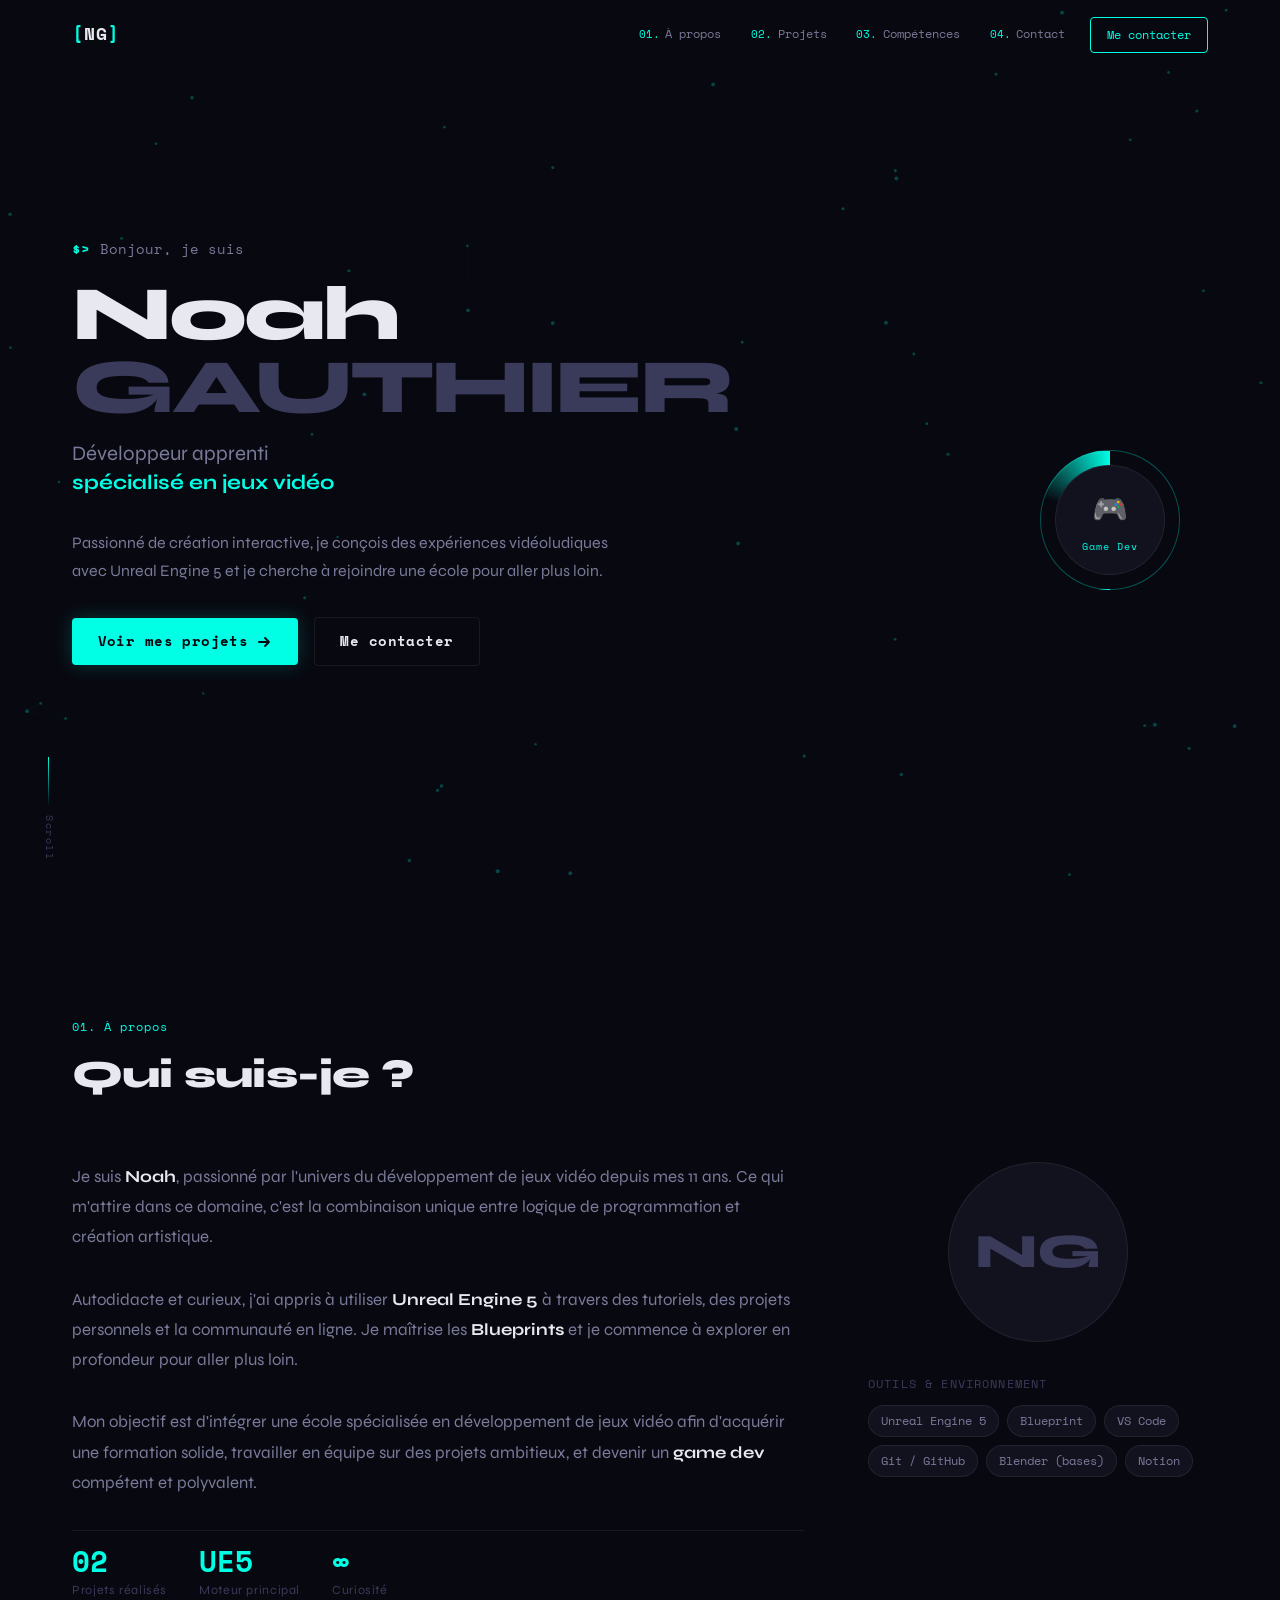
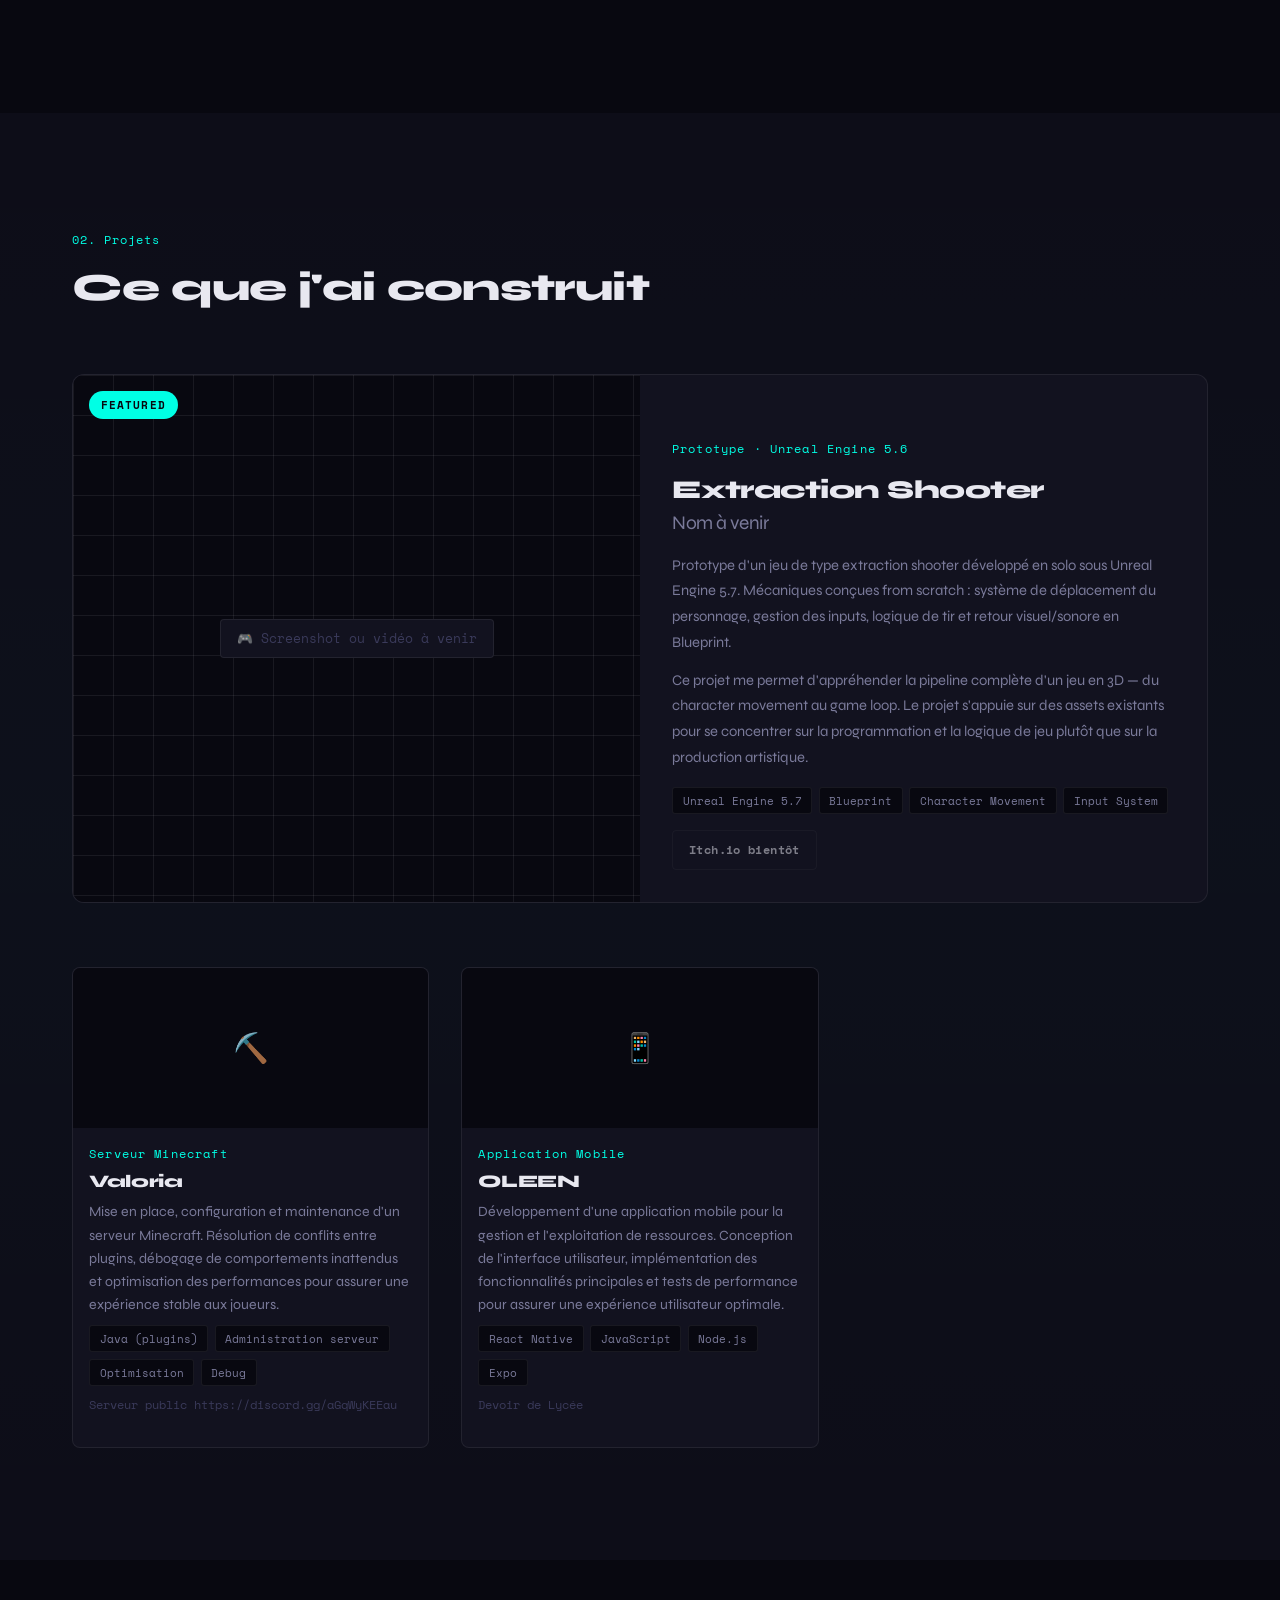
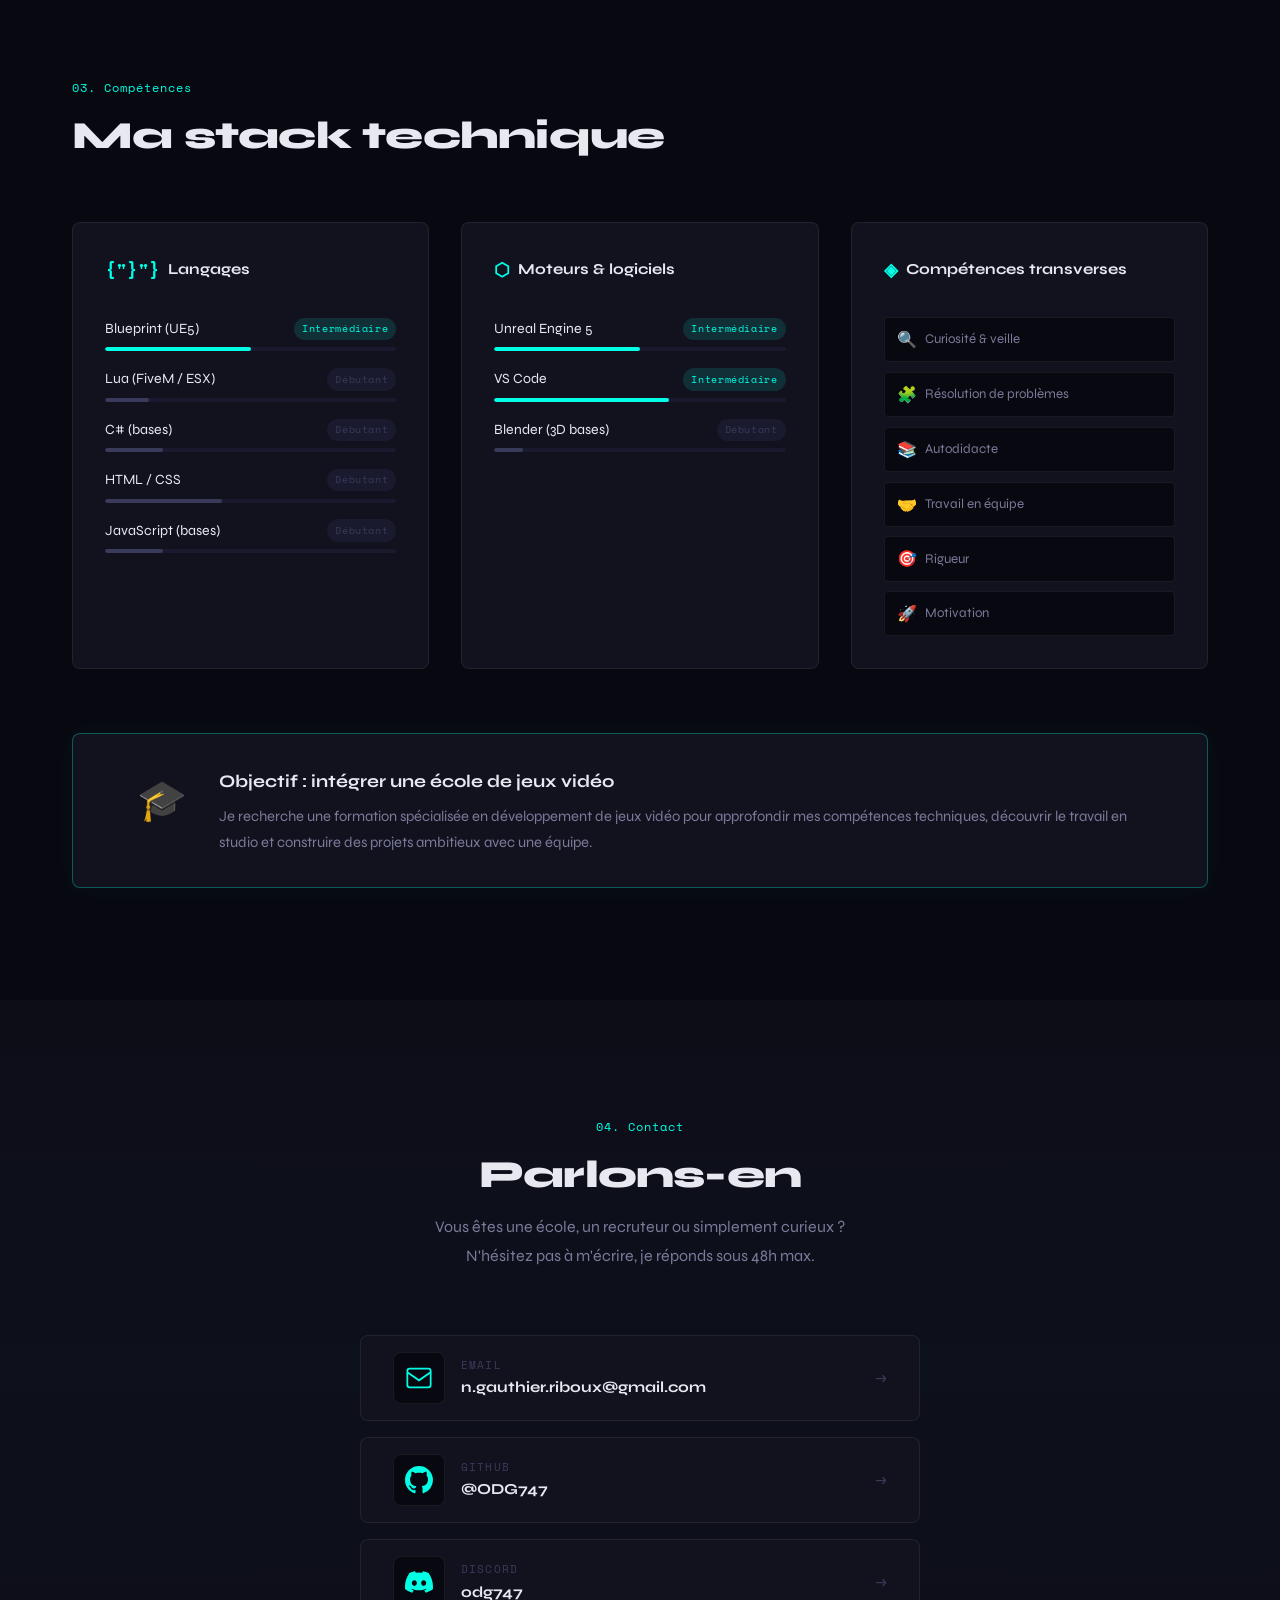
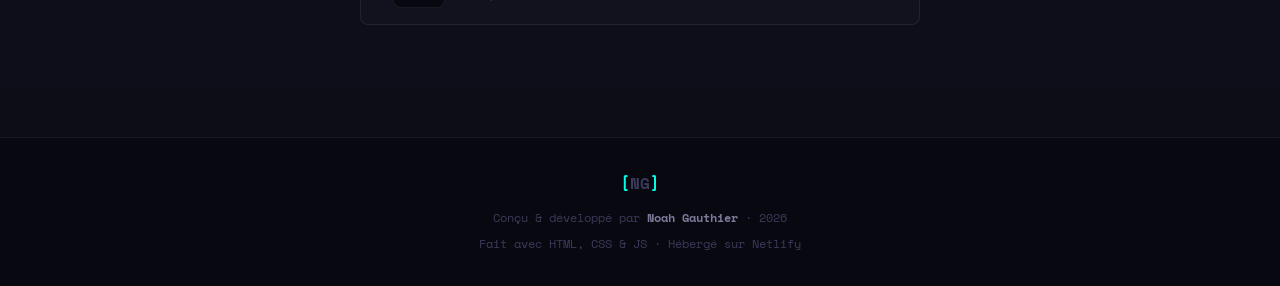
==== index.html @ 93fca639 "Mis à jour 29/05/2026" ====
<!DOCTYPE html>
<html lang="fr">
<head>
  <meta charset="UTF-8" />
  <meta name="viewport" content="width=device-width, initial-scale=1.0" />
  <meta name="description" content="Portfolio de Noah — Développeur passionné par les jeux vidéo, candidat en école de développement de jeux vidéo." />
  <meta name="author" content="Noah GAUTHIER" />
  <meta name="keywords" content="développeur jeux vidéo, Unreal Engine 5, portfolio, étudiant, game dev" />

  <meta property="og:title" content="Noah — Game Developer Portfolio" />
  <meta property="og:description" content="Développeur en devenir spécialisé en jeux vidéo · Unreal Engine 5 · Blueprint" />
  <meta property="og:type" content="website" />

  <title>Noah · Game Dev Portfolio</title>

  <link rel="icon" type="image/svg+xml" href="data:image/svg+xml,<svg xmlns='http://www.w3.org/2000/svg' viewBox='0 0 32 32'><rect width='32' height='32' rx='6' fill='%230a0a0f'/><path d='M8 16h4m0-4v8M20 12v8M20 16h4' stroke='%2300ffe5' stroke-width='2.5' stroke-linecap='round'/></svg>" />

  <link rel="preconnect" href="https://fonts.googleapis.com" />
  <link rel="preconnect" href="https://fonts.gstatic.com" crossorigin />
  <link href="https://fonts.googleapis.com/css2?family=Space+Mono:ital,wght@0,400;0,700;1,400&family=Syne:wght@400;700;800&display=swap" rel="stylesheet" />

  <link rel="stylesheet" href="style.css" />
</head>
<body>

  <canvas id="bg-canvas" aria-hidden="true"></canvas>

  <nav id="navbar" role="navigation" aria-label="Navigation principale">
    <div class="nav-inner">
      <a href="#hero" class="nav-logo" aria-label="Accueil">
        <span class="logo-bracket">[</span>NG<span class="logo-bracket">]</span>
      </a>

      <button class="nav-toggle" id="navToggle" aria-label="Ouvrir le menu" aria-expanded="false">
        <span></span><span></span><span></span>
      </button>

      <ul class="nav-links" id="navLinks" role="list">
        <li><a href="#about" class="nav-link"><span class="nav-num">01.</span>À propos</a></li>
        <li><a href="#projects" class="nav-link"><span class="nav-num">02.</span>Projets</a></li>
        <li><a href="#skills" class="nav-link"><span class="nav-num">03.</span>Compétences</a></li>
        <li><a href="#contact" class="nav-link"><span class="nav-num">04.</span>Contact</a></li>
        <li><a href="mailto:votre@email.com" class="nav-cta">Me contacter</a></li>
      </ul>
    </div>
  </nav>

  <main>

    <section id="hero" class="section-hero" aria-label="Présentation">
      <div class="hero-content">

        <p class="hero-greeting reveal">
          <span class="terminal-prompt">$></span> Bonjour, je suis
        </p>

        <h1 class="hero-name reveal reveal-delay-1">
          Noah<br />
          <span class="hero-name-sub">GAUTHIER</span>
        </h1>

        <h2 class="hero-title reveal reveal-delay-2">
          Développeur apprenti<br />
          <span class="accent">spécialisé en jeux vidéo</span>
        </h2>

        <p class="hero-desc reveal reveal-delay-3">
          Passionné de création interactive, je conçois des expériences vidéoludiques<br class="br-desktop" />
          avec Unreal Engine 5 et je cherche à rejoindre une école pour aller plus loin.
        </p>

        <div class="hero-actions reveal reveal-delay-4">
          <a href="#projects" class="btn btn-primary">
            <span>Voir mes projets</span>
            <svg width="16" height="16" viewBox="0 0 16 16" fill="none" aria-hidden="true">
              <path d="M3 8h10M9 4l4 4-4 4" stroke="currentColor" stroke-width="1.8" stroke-linecap="round" stroke-linejoin="round"/>
            </svg>
          </a>
          <a href="#contact" class="btn btn-ghost">Me contacter</a>
        </div>

        <div class="scroll-indicator reveal reveal-delay-4" aria-hidden="true">
          <span class="scroll-line"></span>
          <span class="scroll-text">Scroll</span>
        </div>
      </div>

      <div class="hero-badge reveal reveal-delay-3" aria-hidden="true">
        <div class="badge-ring"></div>
        <div class="badge-inner">
          <span class="badge-icon">🎮</span>
          <span class="badge-label">Game Dev</span>
        </div>
      </div>
    </section>

    <section id="about" class="section" aria-labelledby="about-title">
      <div class="container">
        <header class="section-header">
          <span class="section-tag">01. À propos</span>
          <h2 id="about-title" class="section-title">Qui suis-je ?</h2>
        </header>

        <div class="about-grid">
          <div class="about-text">
            <p class="about-p reveal">
              Je suis <strong>Noah</strong>, passionné par l'univers du développement de jeux vidéo depuis mes 11 ans.
              Ce qui m'attire dans ce domaine, c'est la combinaison unique entre logique de programmation et création artistique.
            </p>
            <p class="about-p reveal">
              Autodidacte et curieux, j'ai appris à utiliser <strong>Unreal Engine 5</strong> à travers des tutoriels,
              des projets personnels et la communauté en ligne. Je maîtrise les <strong>Blueprints</strong> et je commence
              à explorer en profondeur pour aller plus loin.
            </p>
            <p class="about-p reveal">
              Mon objectif est d'intégrer une école spécialisée en développement de jeux vidéo afin d'acquérir
              une formation solide, travailler en équipe sur des projets ambitieux, et devenir un
              <strong>game dev</strong> compétent et polyvalent.
            </p>

            <div class="about-highlights reveal">
              <div class="highlight-item">
                <span class="highlight-num">02</span>
                <span class="highlight-label">Projets réalisés</span>
              </div>
              <div class="highlight-item">
                <span class="highlight-num">UE5</span>
                <span class="highlight-label">Moteur principal</span>
              </div>
              <div class="highlight-item">
                <span class="highlight-num">∞</span>
                <span class="highlight-label">Curiosité</span>
              </div>
            </div>
          </div>

          <div class="about-side reveal">
            <div class="about-avatar" aria-hidden="true">
              <div class="avatar-placeholder">
                <span class="avatar-initials">NG</span>
                <div class="avatar-ring"></div>
              </div>
            </div>

            <div class="about-tools">
              <p class="tools-label">Outils & environnement</p>
              <ul class="tools-list" role="list">
                <li class="tool-tag">Unreal Engine 5</li>
                <li class="tool-tag">Blueprint</li>
                <li class="tool-tag">VS Code</li>
                <li class="tool-tag">Git / GitHub</li>
                <li class="tool-tag">Blender (bases)</li>
                <li class="tool-tag">Notion</li>
              </ul>
            </div>
          </div>
        </div>
      </div>
    </section>

    <section id="projects" class="section section-dark" aria-labelledby="projects-title">
      <div class="container">
        <header class="section-header">
          <span class="section-tag">02. Projets</span>
          <h2 id="projects-title" class="section-title">Ce que j'ai construit</h2>
        </header>

        <article class="project-featured reveal" aria-label="Projet principal">
          <div class="project-featured-visual">
            <div class="project-placeholder" aria-hidden="true">
              <div class="placeholder-grid"></div>
              <span class="placeholder-label">🎮 Screenshot ou vidéo à venir</span>
            </div>
            <div class="project-featured-badge">Featured</div>
          </div>

          <div class="project-featured-info">
            <p class="project-type">Prototype · Unreal Engine 5.6</p>
            <h3 class="project-title">Extraction Shooter<br />
              <span style="color:var(--text-muted);font-size:0.75em;font-weight:400;">Nom à venir</span>
            </h3>
            <div class="project-desc-box">
              <p>
                Prototype d'un jeu de type extraction shooter développé en solo sous Unreal Engine 5.7.
                Mécaniques conçues from scratch : système de déplacement du personnage, gestion des inputs,
                logique de tir et retour visuel/sonore en Blueprint.
              </p>
              <p>
                Ce projet me permet d'appréhender la pipeline complète d'un jeu en 3D — du character
                movement au game loop. Le projet s'appuie sur des assets existants pour se concentrer sur la programmation
                et la logique de jeu plutôt que sur la production artistique.
              </p>
            </div>
            <ul class="project-tech" role="list" aria-label="Technologies utilisées">
              <li>Unreal Engine 5.7</li>
              <li>Blueprint</li>
              <li>Character Movement</li>
              <li>Input System</li>
            </ul>
            <div class="project-links">
              <span class="btn btn-ghost btn-sm" style="opacity:0.5;cursor:default;">Itch.io bientôt</span>
            </div>
          </div>
        </article>

        <div class="projects-grid" role="list">

          <article class="project-card reveal" role="listitem">
            <div class="project-card-visual">
              <div class="project-placeholder small" aria-hidden="true">
                <span class="placeholder-label">⛏️</span>
              </div>
            </div>
            <div class="project-card-info">
              <p class="project-type">Serveur Minecraft</p>
              <h3 class="project-title">Valoria</h3>
              <p class="project-card-desc">
                Mise en place, configuration et maintenance d'un serveur Minecraft.
                Résolution de conflits entre plugins, débogage de comportements inattendus
                et optimisation des performances pour assurer une expérience stable aux joueurs.
              </p>
              <ul class="project-tech small" role="list">
                <li>Java (plugins)</li>
                <li>Administration serveur</li>
                <li>Optimisation</li>
                <li>Debug</li>
              </ul>
              <span class="project-link muted">Serveur public https://discord.gg/aGqWyKEEau</span>
            </div>
          </article>

          <article class="project-card reveal" role="listitem">
            <div class="project-card-visual">
              <div class="project-placeholder small" aria-hidden="true">
                <span class="placeholder-label">📱</span>
              </div>
            </div>
            <div class="project-card-info">
              <p class="project-type">Application Mobile</p>
              <h3 class="project-title">OLEEN</h3>
              <p class="project-card-desc">
                Développement d'une application mobile pour la gestion et l'exploitation de ressources.
                Conception de l'interface utilisateur, implémentation des fonctionnalités principales
                et tests de performance pour assurer une expérience utilisateur optimale.
              </p>
              <ul class="project-tech small" role="list">
                <li>React Native</li>
                <li>JavaScript</li>
                <li>Node.js</li>
                <li>Expo</li>
              </ul>
              <span class="project-link muted">Devoir de Lycée</span>
            </div>
          </article>

        </div>
      </div>
    </section>

    <section id="skills" class="section" aria-labelledby="skills-title">
      <div class="container">
        <header class="section-header">
          <span class="section-tag">03. Compétences</span>
          <h2 id="skills-title" class="section-title">Ma stack technique</h2>
        </header>

        <div class="skills-grid">

          <div class="skills-category reveal">
            <h3 class="skills-cat-title">
              <span class="cat-icon" aria-hidden="true">{"}"}</span>
              Langages
            </h3>
            <ul class="skills-list" role="list">
              <li class="skill-item">
                <div class="skill-header">
                  <span class="skill-name">Blueprint (UE5)</span>
                  <span class="skill-level intermediate">Intermédiaire</span>
                </div>
                <div class="skill-bar" role="progressbar" aria-valuenow="50" aria-valuemin="0" aria-valuemax="100" aria-label="Blueprint — 50%">
                  <div class="skill-fill accent" style="--fill: 50%"></div>
                </div>
              </li>
              <li class="skill-item">
                <div class="skill-header">
                  <span class="skill-name">Lua (FiveM / ESX)</span>
                  <span class="skill-level beginner">Débutant</span>
                </div>
                <div class="skill-bar" role="progressbar" aria-valuenow="15" aria-valuemin="0" aria-valuemax="100" aria-label="Lua — 15%">
                  <div class="skill-fill" style="--fill: 15%"></div>
                </div>
              </li>
              <li class="skill-item">
                <div class="skill-header">
                  <span class="skill-name">C# (bases)</span>
                  <span class="skill-level beginner">Débutant</span>
                </div>
                <div class="skill-bar" role="progressbar" aria-valuenow="20" aria-valuemin="0" aria-valuemax="100" aria-label="C# — 20%">
                  <div class="skill-fill" style="--fill: 20%"></div>
                </div>
              </li>
              <li class="skill-item">
                <div class="skill-header">
                  <span class="skill-name">HTML / CSS</span>
                  <span class="skill-level beginner">Débutant</span>
                </div>
                <div class="skill-bar" role="progressbar" aria-valuenow="40" aria-valuemin="0" aria-valuemax="100" aria-label="HTML/CSS — 40%">
                  <div class="skill-fill" style="--fill: 40%"></div>
                </div>
              </li>
              <li class="skill-item">
                <div class="skill-header">
                  <span class="skill-name">JavaScript (bases)</span>
                  <span class="skill-level beginner">Débutant</span>
                </div>
                <div class="skill-bar" role="progressbar" aria-valuenow="20" aria-valuemin="0" aria-valuemax="100" aria-label="JavaScript — 20%">
                  <div class="skill-fill" style="--fill: 20%"></div>
                </div>
              </li>
            </ul>
          </div>

          <div class="skills-category reveal">
            <h3 class="skills-cat-title">
              <span class="cat-icon" aria-hidden="true">⬡</span>
              Moteurs & logiciels
            </h3>
            <ul class="skills-list" role="list">
              <li class="skill-item">
                <div class="skill-header">
                  <span class="skill-name">Unreal Engine 5</span>
                  <span class="skill-level intermediate">Intermédiaire</span>
                </div>
                <div class="skill-bar" role="progressbar" aria-valuenow="50" aria-valuemin="0" aria-valuemax="100" aria-label="UE5 — 50%">
                  <div class="skill-fill accent" style="--fill: 50%"></div>
                </div>
              </li>
              <li class="skill-item">
                <div class="skill-header">
                  <span class="skill-name">VS Code</span>
                  <span class="skill-level intermediate">Intermédiaire</span>
                </div>
                <div class="skill-bar" role="progressbar" aria-valuenow="60" aria-valuemin="0" aria-valuemax="100" aria-label="VS Code — 60%">
                  <div class="skill-fill accent" style="--fill: 60%"></div>
                </div>
              </li>
              <li class="skill-item">
                <div class="skill-header">
                  <span class="skill-name">Blender (3D bases)</span>
                  <span class="skill-level beginner">Débutant</span>
                </div>
                <div class="skill-bar" role="progressbar" aria-valuenow="10" aria-valuemin="0" aria-valuemax="100" aria-label="Blender — 10%">
                  <div class="skill-fill" style="--fill: 10%"></div>
                </div>
              </li>
            </ul>
          </div>

          <div class="skills-category reveal">
            <h3 class="skills-cat-title">
              <span class="cat-icon" aria-hidden="true">◈</span>
              Compétences transverses
            </h3>
            <div class="soft-skills-grid" role="list">
              <div class="soft-skill" role="listitem">
                <span class="ss-icon" aria-hidden="true">🔍</span>
                <span>Curiosité & veille</span>
              </div>
              <div class="soft-skill" role="listitem">
                <span class="ss-icon" aria-hidden="true">🧩</span>
                <span>Résolution de problèmes</span>
              </div>
              <div class="soft-skill" role="listitem">
                <span class="ss-icon" aria-hidden="true">📚</span>
                <span>Autodidacte</span>
              </div>
              <div class="soft-skill" role="listitem">
                <span class="ss-icon" aria-hidden="true">🤝</span>
                <span>Travail en équipe</span>
              </div>
              <div class="soft-skill" role="listitem">
                <span class="ss-icon" aria-hidden="true">🎯</span>
                <span>Rigueur</span>
              </div>
              <div class="soft-skill" role="listitem">
                <span class="ss-icon" aria-hidden="true">🚀</span>
                <span>Motivation</span>
              </div>
            </div>
          </div>

        </div>

        <div class="objective-card reveal">
          <div class="objective-icon" aria-hidden="true">🎓</div>
          <div class="objective-text">
            <h3>Objectif : intégrer une école de jeux vidéo</h3>
            <p>
              Je recherche une formation spécialisée en développement de jeux vidéo pour approfondir
              mes compétences techniques, découvrir le travail en studio et construire des projets
              ambitieux avec une équipe.
            </p>
          </div>
        </div>
      </div>
    </section>

    <section id="contact" class="section section-dark" aria-labelledby="contact-title">
      <div class="container">
        <header class="section-header centered">
          <span class="section-tag">04. Contact</span>
          <h2 id="contact-title" class="section-title">Parlons-en</h2>
          <p class="contact-intro reveal">
            Vous êtes une école, un recruteur ou simplement curieux ?<br />
            N'hésitez pas à m'écrire, je réponds sous 48h max.
          </p>
        </header>

        <div class="contact-grid">

          <a href="mailto:n.gauthier.riboux@gmail.com" class="contact-card reveal" aria-label="Envoyer un email">
            <div class="contact-card-icon" aria-hidden="true">
              <svg viewBox="0 0 24 24" fill="none" stroke="currentColor" stroke-width="1.5" width="28" height="28">
                <rect x="2" y="4" width="20" height="16" rx="2"/>
                <path d="M2 7l10 7 10-7"/>
              </svg>
            </div>
            <div class="contact-card-info">
              <span class="contact-card-label">Email</span>
              <span class="contact-card-value">n.gauthier.riboux@gmail.com</span>
            </div>
            <span class="contact-card-arrow" aria-hidden="true">→</span>
          </a>

          <a href="https://github.com/ODG747" target="_blank" rel="noopener noreferrer" class="contact-card reveal" aria-label="Profil GitHub">
            <div class="contact-card-icon" aria-hidden="true">
              <svg viewBox="0 0 16 16" fill="currentColor" width="28" height="28">
                <path d="M8 0C3.58 0 0 3.58 0 8c0 3.54 2.29 6.53 5.47 7.59.4.07.55-.17.55-.38 0-.19-.01-.82-.01-1.49-2.01.37-2.53-.49-2.69-.94-.09-.23-.48-.94-.82-1.13-.28-.15-.68-.52-.01-.53.63-.01 1.08.58 1.23.82.72 1.21 1.87.87 2.33.66.07-.52.28-.87.51-1.07-1.78-.2-3.64-.89-3.64-3.95 0-.87.31-1.59.82-2.15-.08-.2-.36-1.02.08-2.12 0 0 .67-.21 2.2.82.64-.18 1.32-.27 2-.27.68 0 1.36.09 2 .27 1.53-1.04 2.2-.82 2.2-.82.44 1.1.16 1.92.08 2.12.51.56.82 1.27.82 2.15 0 3.07-1.87 3.75-3.65 3.95.29.25.54.73.54 1.48 0 1.07-.01 1.93-.01 2.2 0 .21.15.46.55.38A8.013 8.013 0 0016 8c0-4.42-3.58-8-8-8z"/>
              </svg>
            </div>
            <div class="contact-card-info">
              <span class="contact-card-label">GitHub</span>
              <span class="contact-card-value">@ODG747</span>
            </div>
            <span class="contact-card-arrow" aria-hidden="true">→</span>
          </a>

          <a href="https://discord.com/users/odg747" target="_blank" rel="noopener noreferrer" class="contact-card reveal" aria-label="Profil Discord">
            <div class="contact-card-icon" aria-hidden="true">
              <svg viewBox="0 0 24 24" fill="currentColor" width="28" height="28">
                <path d="M20.317 4.369a19.791 19.791 0 0 0-4.885-1.515.074.074 0 0 0-.079.037c-.21.375-.444.864-.608 1.25a18.27 18.27 0 0 0-5.487 0 12.64 12.64 0 0 0-.617-1.25.077.077 0 0 0-.079-.037A19.736 19.736 0 0 0 3.68 4.37a.07.07 0 0 0-.032.027C.533 9.045-.32 13.58.099 18.057a.082.082 0 0 0 .031.057 19.9 19.9 0 0 0 5.993 3.03.078.078 0 0 0 .084-.028c.462-.63.874-1.295 1.226-1.994a.076.076 0 0 0-.041-.106 13.107 13.107 0 0 1-1.872-.892.077.077 0 0 1-.008-.128 10.2 10.2 0 0 0 .372-.292.074.074 0 0 1 .077-.01c3.928 1.793 8.18 1.793 12.062 0a.074.074 0 0 1 .078.01c.12.098.246.198.373.292a.077.077 0 0 1-.006.127 12.299 12.299 0 0 1-1.873.892.077.077 0 0 0-.041.107c.36.698.772 1.362 1.225 1.993a.076.076 0 0 0 .084.028 19.839 19.839 0 0 0 6.002-3.03.077.077 0 0 0 .032-.054c.5-5.177-.838-9.673-3.549-13.66a.061.061 0 0 0-.031-.03zM8.02 15.33c-1.183 0-2.157-1.085-2.157-2.419 0-1.333.956-2.419 2.157-2.419 1.21 0 2.176 1.096 2.157 2.42 0 1.333-.956 2.418-2.157 2.418zm7.975 0c-1.183 0-2.157-1.085-2.157-2.419 0-1.333.955-2.419 2.157-2.419 1.21 0 2.176 1.096 2.157 2.42 0 1.333-.946 2.418-2.157 2.418z"/>
              </svg>
            </div>
            <div class="contact-card-info">
              <span class="contact-card-label">Discord</span>
              <span class="contact-card-value">odg747</span>
            </div>
            <span class="contact-card-arrow" aria-hidden="true">→</span>
          </a>

        </div>
      </div>
    </section>

  </main>

  <footer class="footer" role="contentinfo">
    <div class="footer-inner">
      <p class="footer-logo">
        <span class="logo-bracket">[</span>NG<span class="logo-bracket">]</span>
      </p>
      <p class="footer-copy">
        Conçu & développé par <strong>Noah Gauthier</strong> · <span id="footer-year"></span>
      </p>
      <p class="footer-built">
        Fait avec HTML, CSS & JS · Hébergé sur Netlify
      </p>
    </div>
  </footer>

  <script src="script.js"></script>
</body>
</html>
---- style.css ----
:root {
  --bg:           #080810;
  --bg-alt:       #0d0d18;
  --surface:      #12121f;
  --surface-2:    #1a1a2e;
  --border:       rgba(255,255,255,0.07);
  --border-hover: rgba(0,255,229,0.3);

  --accent:       #00ffe5;
  --accent-dim:   rgba(0,255,229,0.12);
  --accent-2:     #7b5cf0;

  --text:         #e8e8f0;
  --text-muted:   #7a7a9a;
  --text-faint:   #3a3a5a;

  --font-display: 'Syne', sans-serif;
  --font-mono:    'Space Mono', monospace;

  --gap-xs:  0.5rem;
  --gap-sm:  1rem;
  --gap-md:  2rem;
  --gap-lg:  4rem;
  --gap-xl:  7rem;

  --ease:    cubic-bezier(0.22, 0.61, 0.36, 1);
  --dur:     0.35s;
  --dur-fast:0.18s;

  --max-w:   1200px;
  --nav-h:   68px;
}

*, *::before, *::after { box-sizing: border-box; margin: 0; padding: 0; }

html {
  scroll-behavior: smooth;
  font-size: clamp(16px, 0.9vw + 4.5px, 20px);
}

body {
  background-color: var(--bg);
  color: var(--text);
  font-family: var(--font-display);
  line-height: 1.7;
  overflow-x: hidden;
  -webkit-font-smoothing: antialiased;
}

::selection { background: var(--accent); color: var(--bg); }

a { color: inherit; text-decoration: none; }
ul { list-style: none; }
img, video { display: block; max-width: 100%; }
button { cursor: pointer; border: none; background: none; }

::-webkit-scrollbar { width: 6px; }
::-webkit-scrollbar-track { background: var(--bg); }
::-webkit-scrollbar-thumb { background: var(--text-faint); border-radius: 3px; }
::-webkit-scrollbar-thumb:hover { background: var(--accent); }

#bg-canvas {
  position: fixed;
  inset: 0;
  z-index: 0;
  pointer-events: none;
  opacity: 0.45;
}

#navbar {
  position: fixed;
  top: 0; left: 0; right: 0;
  z-index: 100;
  height: var(--nav-h);
  transition: background var(--dur) var(--ease),
              backdrop-filter var(--dur) var(--ease),
              box-shadow var(--dur) var(--ease);
}

#navbar.scrolled {
  background: rgba(8, 8, 16, 0.88);
  backdrop-filter: blur(18px);
  box-shadow: 0 1px 0 var(--border);
}

.nav-inner {
  max-width: var(--max-w);
  margin: 0 auto;
  padding: 0 var(--gap-md);
  height: 100%;
  display: flex;
  align-items: center;
  justify-content: space-between;
  gap: var(--gap-md);
}

.nav-logo {
  font-family: var(--font-mono);
  font-size: 1.1rem;
  font-weight: 700;
  color: var(--text);
  letter-spacing: 0.05em;
  transition: color var(--dur-fast);
}
.nav-logo:hover { color: var(--accent); }
.logo-bracket { color: var(--accent); }

.nav-links {
  display: flex;
  align-items: center;
  gap: 0.25rem;
}

.nav-link {
  font-family: var(--font-mono);
  font-size: 0.78rem;
  color: var(--text-muted);
  padding: 0.4rem 0.8rem;
  border-radius: 4px;
  transition: color var(--dur-fast), background var(--dur-fast);
  display: flex;
  align-items: center;
  gap: 0.35rem;
}
.nav-link:hover { color: var(--accent); background: var(--accent-dim); }
.nav-num { color: var(--accent); font-size: 0.7rem; }

.nav-cta {
  font-family: var(--font-mono);
  font-size: 0.78rem;
  color: var(--accent);
  border: 1px solid var(--accent);
  padding: 0.45rem 1rem;
  border-radius: 4px;
  margin-left: 0.5rem;
  transition: background var(--dur-fast), color var(--dur-fast);
}
.nav-cta:hover { background: var(--accent); color: var(--bg); }

.nav-toggle {
  display: none;
  flex-direction: column;
  justify-content: center;
  align-items: center;
  gap: 5px;
  width: 36px; height: 36px;
  z-index: 110;
}
.nav-toggle span {
  display: block;
  width: 22px; height: 2px;
  background: var(--text);
  border-radius: 2px;
  transition: transform var(--dur) var(--ease), opacity var(--dur);
}
.nav-toggle.open span:nth-child(1) { transform: translateY(7px) rotate(45deg); }
.nav-toggle.open span:nth-child(2) { opacity: 0; }
.nav-toggle.open span:nth-child(3) { transform: translateY(-7px) rotate(-45deg); }

.container {
  max-width: var(--max-w);
  margin: 0 auto;
  padding: 0 var(--gap-md);
  position: relative;
  z-index: 1;
}

.section {
  padding: var(--gap-xl) 0;
  position: relative;
  z-index: 1;
}

.section-dark {
  background: var(--bg-alt);
}
.section-dark::before {
  content: '';
  position: absolute;
  inset: 0;
  background: linear-gradient(180deg, transparent 0%, rgba(0,255,229,0.015) 50%, transparent 100%);
  pointer-events: none;
}

.section-header {
  margin-bottom: var(--gap-lg);
}
.section-header.centered { text-align: center; }

.section-tag {
  display: inline-block;
  font-family: var(--font-mono);
  font-size: 0.78rem;
  color: var(--accent);
  letter-spacing: 0.08em;
  margin-bottom: var(--gap-sm);
}

.section-title {
  font-family: var(--font-display);
  font-size: clamp(2rem, 3vw, 3.8rem);
  font-weight: 800;
  line-height: 1.15;
  color: var(--text);
  letter-spacing: -0.02em;
}

.section-hero {
  min-height: 100svh;
  display: flex;
  align-items: center;
  padding: var(--nav-h) var(--gap-md) var(--gap-lg);
  position: relative;
  z-index: 1;
  max-width: var(--max-w);
  margin: 0 auto;
}

.hero-content { max-width: 700px; }

.hero-greeting {
  font-family: var(--font-mono);
  font-size: 0.9rem;
  color: var(--text-muted);
  margin-bottom: var(--gap-sm);
  display: flex;
  align-items: center;
  gap: 0.6rem;
}
.terminal-prompt {
  color: var(--accent);
  font-weight: 700;
}

.hero-name {
  font-family: var(--font-display);
  font-size: clamp(3.2rem, 6vw, 7.5rem);
  font-weight: 800;
  line-height: 0.95;
  letter-spacing: -0.04em;
  color: var(--text);
  margin-bottom: var(--gap-sm);
}
.hero-name-sub {
  color: var(--text-faint);
}

.hero-title {
  font-size: clamp(1.1rem, 1.6vw, 1.75rem);
  font-weight: 400;
  color: var(--text-muted);
  margin-bottom: var(--gap-md);
  line-height: 1.4;
}
.hero-title .accent { color: var(--accent); font-weight: 700; }

.hero-desc {
  font-size: 1rem;
  color: var(--text-muted);
  margin-bottom: var(--gap-md);
  line-height: 1.75;
  max-width: 540px;
}

.hero-actions {
  display: flex;
  align-items: center;
  gap: var(--gap-sm);
  flex-wrap: wrap;
}

.scroll-indicator {
  position: absolute;
  bottom: 2.5rem;
  left: 0;
  display: flex;
  flex-direction: column;
  align-items: center;
  gap: 0.5rem;
}
.scroll-line {
  display: block;
  width: 1px;
  height: 50px;
  background: linear-gradient(to bottom, var(--accent), transparent);
  animation: scrollPulse 2s ease-in-out infinite;
}
.scroll-text {
  font-family: var(--font-mono);
  font-size: 0.65rem;
  color: var(--text-faint);
  writing-mode: vertical-rl;
  letter-spacing: 0.15em;
}
@keyframes scrollPulse {
  0%, 100% { opacity: 0.3; transform: scaleY(0.8); }
  50%       { opacity: 1;   transform: scaleY(1); }
}

.hero-badge {
  position: absolute;
  right: max(2rem, calc(50% - 540px));
  top: 50%;
  transform: translateY(-50%);
  display: flex;
  align-items: center;
  justify-content: center;
  width: 140px; height: 140px;
}
.badge-ring {
  position: absolute;
  inset: 0;
  border: 1px solid var(--border-hover);
  border-radius: 50%;
  animation: badgeSpin 12s linear infinite;
  background: conic-gradient(from 0deg, transparent 80%, var(--accent) 100%);
}
.badge-inner {
  position: relative;
  display: flex;
  flex-direction: column;
  align-items: center;
  gap: 0.25rem;
  background: var(--surface);
  border-radius: 50%;
  width: 110px; height: 110px;
  justify-content: center;
  border: 1px solid var(--border);
}
.badge-icon { font-size: 1.8rem; }
.badge-label {
  font-family: var(--font-mono);
  font-size: 0.65rem;
  color: var(--accent);
  letter-spacing: 0.1em;
}
@keyframes badgeSpin {
  to { transform: rotate(360deg); }
}

.btn {
  display: inline-flex;
  align-items: center;
  gap: 0.5rem;
  font-family: var(--font-mono);
  font-size: 0.85rem;
  font-weight: 700;
  padding: 0.75rem 1.6rem;
  border-radius: 4px;
  transition: all var(--dur-fast) var(--ease);
  letter-spacing: 0.03em;
  white-space: nowrap;
}

.btn-primary {
  background: var(--accent);
  color: var(--bg);
  box-shadow: 0 0 20px rgba(0,255,229,0.2);
}
.btn-primary:hover {
  background: #00e6cf;
  box-shadow: 0 0 32px rgba(0,255,229,0.35);
  transform: translateY(-2px);
}

.btn-ghost {
  background: transparent;
  color: var(--text);
  border: 1px solid var(--border);
}
.btn-ghost:hover {
  border-color: var(--accent);
  color: var(--accent);
  background: var(--accent-dim);
}

.btn-sm { padding: 0.5rem 1rem; font-size: 0.78rem; }

.about-grid {
  display: grid;
  grid-template-columns: 1fr minmax(0, 340px);
  gap: var(--gap-lg);
  align-items: start;
}

.about-text { display: flex; flex-direction: column; gap: var(--gap-md); }

.about-p {
  font-size: 1.05rem;
  line-height: 1.8;
  color: var(--text-muted);
}
.about-p strong { color: var(--text); font-weight: 700; }

.about-highlights {
  display: flex;
  gap: var(--gap-md);
  padding-top: var(--gap-sm);
  border-top: 1px solid var(--border);
}
.highlight-item {
  display: flex;
  flex-direction: column;
  gap: 0.2rem;
}
.highlight-num {
  font-family: var(--font-mono);
  font-size: 1.8rem;
  font-weight: 700;
  color: var(--accent);
  line-height: 1;
}
.highlight-label {
  font-size: 0.78rem;
  color: var(--text-faint);
  letter-spacing: 0.05em;
}

.about-side {
  display: flex;
  flex-direction: column;
  gap: var(--gap-md);
  align-items: center;
}
.about-avatar { position: relative; }
.avatar-placeholder {
  width: 180px; height: 180px;
  background: var(--surface);
  border-radius: 50%;
  display: flex;
  align-items: center;
  justify-content: center;
  border: 1px solid var(--border);
  position: relative;
  overflow: hidden;
}
.avatar-placeholder img {
  width: 100%; height: 100%;
  object-fit: cover;
  border-radius: 50%;
}
.avatar-initials {
  font-family: var(--font-display);
  font-size: 3rem;
  font-weight: 800;
  color: var(--text-faint);
}
.avatar-ring {
  position: absolute;
  inset: -8px;
  border: 2px dashed var(--border);
  border-radius: 50%;
  animation: badgeSpin 20s linear infinite;
}

.about-tools { width: 100%; }
.tools-label {
  font-family: var(--font-mono);
  font-size: 0.72rem;
  color: var(--text-faint);
  letter-spacing: 0.1em;
  text-transform: uppercase;
  margin-bottom: 0.75rem;
}
.tools-list {
  display: flex;
  flex-wrap: wrap;
  gap: 0.5rem;
}
.tool-tag {
  font-family: var(--font-mono);
  font-size: 0.75rem;
  padding: 0.3rem 0.75rem;
  background: var(--surface);
  border: 1px solid var(--border);
  border-radius: 100px;
  color: var(--text-muted);
  transition: border-color var(--dur-fast), color var(--dur-fast);
}
.tool-tag:hover { border-color: var(--accent); color: var(--accent); }

.project-featured {
  display: grid;
  grid-template-columns: 1fr 1fr;
  gap: 0;
  background: var(--surface);
  border: 1px solid var(--border);
  border-radius: 12px;
  overflow: hidden;
  margin-bottom: var(--gap-lg);
  transition: border-color var(--dur) var(--ease),
              box-shadow var(--dur) var(--ease);
}
.project-featured:hover {
  border-color: var(--border-hover);
  box-shadow: 0 0 40px rgba(0,255,229,0.06);
}

.project-featured-visual {
  position: relative;
  min-height: 380px;
  overflow: hidden;
}
.project-featured-visual img {
  width: 100%; height: 100%;
  object-fit: cover;
  transition: transform 0.6s var(--ease);
}
.project-featured:hover .project-featured-visual img {
  transform: scale(1.04);
}

.project-placeholder {
  width: 100%; height: 100%;
  background: var(--bg);
  display: flex;
  align-items: center;
  justify-content: center;
  flex-direction: column;
  gap: 1rem;
  position: relative;
  overflow: hidden;
}
.placeholder-grid {
  position: absolute;
  inset: 0;
  background-image:
    linear-gradient(var(--border) 1px, transparent 1px),
    linear-gradient(90deg, var(--border) 1px, transparent 1px);
  background-size: 40px 40px;
}
.placeholder-label {
  position: relative;
  font-family: var(--font-mono);
  font-size: 0.8rem;
  color: var(--text-faint);
  text-align: center;
  padding: 0.5rem 1rem;
  background: var(--surface);
  border: 1px solid var(--border);
  border-radius: 4px;
}
.project-placeholder.small { min-height: 160px; }
.project-placeholder.small .placeholder-label {
  font-size: 1.8rem;
  background: none;
  border: none;
  padding: 0;
}

.project-featured-badge {
  position: absolute;
  top: 1rem; left: 1rem;
  font-family: var(--font-mono);
  font-size: 0.68rem;
  font-weight: 700;
  letter-spacing: 0.1em;
  text-transform: uppercase;
  padding: 0.3rem 0.75rem;
  background: var(--accent);
  color: var(--bg);
  border-radius: 100px;
}

.project-featured-info {
  padding: var(--gap-lg) var(--gap-md) var(--gap-md);
  display: flex;
  flex-direction: column;
  gap: var(--gap-sm);
}

.project-type {
  font-family: var(--font-mono);
  font-size: 0.72rem;
  color: var(--accent);
  letter-spacing: 0.1em;
}
.project-title {
  font-family: var(--font-display);
  font-size: 1.6rem;
  font-weight: 800;
  color: var(--text);
  line-height: 1.2;
  letter-spacing: -0.02em;
}
.project-desc-box {
  display: flex;
  flex-direction: column;
  gap: 0.75rem;
  color: var(--text-muted);
  font-size: 0.92rem;
  line-height: 1.75;
  flex: 1;
}

.project-tech {
  display: flex;
  flex-wrap: wrap;
  gap: 0.4rem;
  margin-top: auto;
}
.project-tech li,
.project-tech.small li {
  font-family: var(--font-mono);
  font-size: 0.7rem;
  padding: 0.2rem 0.6rem;
  background: var(--bg);
  border: 1px solid var(--border);
  border-radius: 3px;
  color: var(--text-muted);
}
.project-links { display: flex; gap: 0.75rem; flex-wrap: wrap; }

.projects-grid {
  display: grid;
  grid-template-columns: repeat(auto-fill, minmax(min(300px, 100%), 1fr));
  gap: var(--gap-md);
}

.project-card {
  background: var(--surface);
  border: 1px solid var(--border);
  border-radius: 8px;
  overflow: hidden;
  transition: border-color var(--dur) var(--ease),
              transform var(--dur) var(--ease),
              box-shadow var(--dur) var(--ease);
}
.project-card:hover {
  border-color: var(--border-hover);
  transform: translateY(-4px);
  box-shadow: 0 12px 30px rgba(0,0,0,0.3);
}
.project-card-visual { min-height: 160px; }
.project-card-info {
  padding: var(--gap-sm) var(--gap-sm) var(--gap-md);
  display: flex;
  flex-direction: column;
  gap: 0.5rem;
}
.project-card .project-title { font-size: 1.1rem; }
.project-card-desc { font-size: 0.88rem; color: var(--text-muted); line-height: 1.65; }

.project-link {
  font-family: var(--font-mono);
  font-size: 0.78rem;
  color: var(--accent);
  display: inline-flex;
  align-items: center;
  gap: 0.3rem;
  transition: gap var(--dur-fast);
}
.project-link:hover { gap: 0.6rem; }
.project-link.muted { color: var(--text-faint); pointer-events: none; }

.skills-grid {
  display: grid;
  grid-template-columns: repeat(auto-fill, minmax(min(300px, 100%), 1fr));
  gap: var(--gap-md);
  margin-bottom: var(--gap-lg);
}

.skills-category {
  background: var(--surface);
  border: 1px solid var(--border);
  border-radius: 8px;
  padding: var(--gap-md);
  transition: border-color var(--dur);
}
.skills-category:hover { border-color: var(--border-hover); }

.skills-cat-title {
  font-family: var(--font-display);
  font-size: 0.95rem;
  font-weight: 700;
  color: var(--text);
  margin-bottom: var(--gap-md);
  display: flex;
  align-items: center;
  gap: 0.5rem;
}
.cat-icon {
  font-family: var(--font-mono);
  color: var(--accent);
  font-size: 1.1rem;
}

.skills-list { display: flex; flex-direction: column; gap: var(--gap-sm); }

.skill-item { display: flex; flex-direction: column; gap: 0.4rem; }
.skill-header {
  display: flex;
  justify-content: space-between;
  align-items: center;
}
.skill-name { font-size: 0.88rem; color: var(--text); }
.skill-level {
  font-family: var(--font-mono);
  font-size: 0.65rem;
  letter-spacing: 0.06em;
  padding: 0.15rem 0.5rem;
  border-radius: 100px;
}
.skill-level.intermediate { color: var(--accent); background: var(--accent-dim); }
.skill-level.beginner { color: var(--text-faint); background: var(--surface-2); }

.skill-bar {
  height: 4px;
  background: var(--surface-2);
  border-radius: 2px;
  overflow: hidden;
}
.skill-fill {
  height: 100%;
  width: var(--fill);
  background: var(--text-faint);
  border-radius: 2px;
  transform-origin: left;
  transform: scaleX(0);
  transition: transform 1.2s var(--ease);
}
.skill-fill.accent { background: var(--accent); }
.skill-item.animated .skill-fill { transform: scaleX(1); }

.soft-skills-grid {
  display: grid;
  grid-template-columns: repeat(auto-fill, minmax(160px, 1fr));
  gap: 0.6rem;
}
.soft-skill {
  display: flex;
  align-items: center;
  gap: 0.5rem;
  font-size: 0.83rem;
  color: var(--text-muted);
  padding: 0.5rem 0.75rem;
  background: var(--bg);
  border-radius: 4px;
  border: 1px solid var(--border);
  transition: color var(--dur-fast), border-color var(--dur-fast);
}
.soft-skill:hover { color: var(--text); border-color: var(--border-hover); }
.ss-icon { font-size: 1rem; }

.objective-card {
  display: flex;
  align-items: flex-start;
  gap: var(--gap-md);
  background: var(--surface);
  border: 1px solid var(--border-hover);
  border-radius: 8px;
  padding: var(--gap-md) var(--gap-lg);
  box-shadow: 0 0 30px rgba(0,255,229,0.05);
}
.objective-icon { font-size: 2.5rem; flex-shrink: 0; }
.objective-text h3 {
  font-size: 1.1rem;
  font-weight: 700;
  color: var(--text);
  margin-bottom: 0.5rem;
}
.objective-text p { font-size: 0.92rem; color: var(--text-muted); line-height: 1.7; }

.contact-intro {
  font-size: 1rem;
  color: var(--text-muted);
  margin-top: var(--gap-sm);
  line-height: 1.8;
}

.contact-grid {
  display: flex;
  flex-direction: column;
  gap: var(--gap-sm);
  max-width: 560px;
  margin: var(--gap-lg) auto 0;
}

.contact-card {
  display: flex;
  align-items: center;
  gap: var(--gap-sm);
  background: var(--surface);
  border: 1px solid var(--border);
  border-radius: 8px;
  padding: var(--gap-sm) var(--gap-md);
  transition: border-color var(--dur), transform var(--dur), box-shadow var(--dur);
}
.contact-card:hover {
  border-color: var(--border-hover);
  transform: translateX(6px);
  box-shadow: 0 4px 20px rgba(0,0,0,0.2);
}
.contact-card-icon {
  width: 52px; height: 52px;
  background: var(--bg);
  border: 1px solid var(--border);
  border-radius: 8px;
  display: flex;
  align-items: center;
  justify-content: center;
  color: var(--accent);
  flex-shrink: 0;
}
.contact-card-info {
  display: flex;
  flex-direction: column;
  gap: 0.1rem;
  flex: 1;
}
.contact-card-label {
  font-family: var(--font-mono);
  font-size: 0.7rem;
  color: var(--text-faint);
  letter-spacing: 0.1em;
  text-transform: uppercase;
}
.contact-card-value {
  font-size: 0.95rem;
  color: var(--text);
  font-weight: 700;
}
.contact-card-arrow {
  font-family: var(--font-mono);
  font-size: 1.2rem;
  color: var(--text-faint);
  transition: color var(--dur-fast), transform var(--dur-fast);
}
.contact-card:hover .contact-card-arrow {
  color: var(--accent);
  transform: translateX(4px);
}

.footer {
  border-top: 1px solid var(--border);
  padding: var(--gap-md) 0;
  position: relative;
  z-index: 1;
}
.footer-inner {
  max-width: var(--max-w);
  margin: 0 auto;
  padding: 0 var(--gap-md);
  display: flex;
  flex-direction: column;
  align-items: center;
  gap: 0.4rem;
  text-align: center;
}
.footer-logo {
  font-family: var(--font-mono);
  font-size: 1rem;
  font-weight: 700;
  color: var(--text-faint);
  margin-bottom: 0.25rem;
}
.footer-copy, .footer-built {
  font-family: var(--font-mono);
  font-size: 0.72rem;
  color: var(--text-faint);
}
.footer-copy strong { color: var(--text-muted); }

.reveal {
  opacity: 0;
  transform: translateY(28px);
  transition: opacity 0.7s var(--ease), transform 0.7s var(--ease);
}
.reveal.visible {
  opacity: 1;
  transform: none;
}

.reveal-delay-1 { transition-delay: 0.1s; }
.reveal-delay-2 { transition-delay: 0.22s; }
.reveal-delay-3 { transition-delay: 0.35s; }
.reveal-delay-4 { transition-delay: 0.48s; }

@media (min-width: 1400px) {
  :root {
    --gap-xl: 9rem;
    --gap-lg: 5rem;
    --max-w:  1320px;
  }

  .hero-content { max-width: 820px; }
  .hero-desc { font-size: 1.1rem; max-width: 620px; }
  .about-p { font-size: 1.1rem; }
  .project-desc-box p { font-size: 1rem; }
  .project-card-desc { font-size: 0.95rem; }
  .objective-text p { font-size: 1rem; }
  .contact-intro { font-size: 1.05rem; }

  .hero-badge { width: 170px; height: 170px; }
  .badge-inner { width: 135px; height: 135px; }
  .badge-icon { font-size: 2.2rem; }
}

@media (max-width: 900px) {
  .about-grid { grid-template-columns: 1fr; }
  .about-side {
    flex-direction: row;
    justify-content: flex-start;
    align-items: center;
    flex-wrap: wrap;
    gap: var(--gap-md);
  }

  .project-featured { grid-template-columns: 1fr; }
  .project-featured-visual { min-height: 240px; }
  .project-featured-info { padding: var(--gap-md); }

  .hero-badge { display: none; }
  .br-desktop { display: none; }

  .objective-card { padding: var(--gap-md); gap: var(--gap-sm); }
}

@media (max-width: 640px) {
  :root { --gap-xl: 4rem; --gap-lg: 2.5rem; }

  .nav-toggle { display: flex; }

  .nav-links {
    position: fixed;
    inset: 0;
    background: rgba(8,8,16,0.97);
    backdrop-filter: blur(20px);
    flex-direction: column;
    justify-content: center;
    gap: 1.5rem;
    transform: translateX(100%);
    transition: transform 0.35s cubic-bezier(0.22, 0.61, 0.36, 1);
    padding: 4rem;
  }
  .nav-links.open { transform: none; }
  .nav-link, .nav-cta {
    font-size: 1.1rem;
    padding: 0.75rem 1rem;
  }
  .nav-cta { margin-left: 0; }

  .hero-name { font-size: clamp(2.5rem, 12vw, 3.5rem); }
  .hero-actions { flex-direction: column; align-items: flex-start; }
  .scroll-indicator { display: none; }

  .about-side { flex-direction: column; }
  .about-highlights { flex-wrap: wrap; gap: 1rem; }

  .project-featured { border-radius: 8px; }
  .project-featured-info { padding: 1rem; }

  .objective-card { flex-direction: column; text-align: center; align-items: center; }

  .contact-card:hover { transform: none; }

  .soft-skills-grid { grid-template-columns: 1fr 1fr; }
  .contact-grid { max-width: 100%; }

  .container { padding: 0 1rem; }
  .nav-inner { padding: 0 1rem; }
  .section-hero { padding-left: 1rem; padding-right: 1rem; }
}

@media (max-width: 400px) {
  .hero-name { font-size: clamp(2rem, 14vw, 3rem); }
  .btn { font-size: 0.78rem; padding: 0.65rem 1.1rem; }
  .project-featured-info { padding: 0.75rem; }
  .about-highlights { gap: 0.75rem; }
  .highlight-num { font-size: 1.4rem; }
}
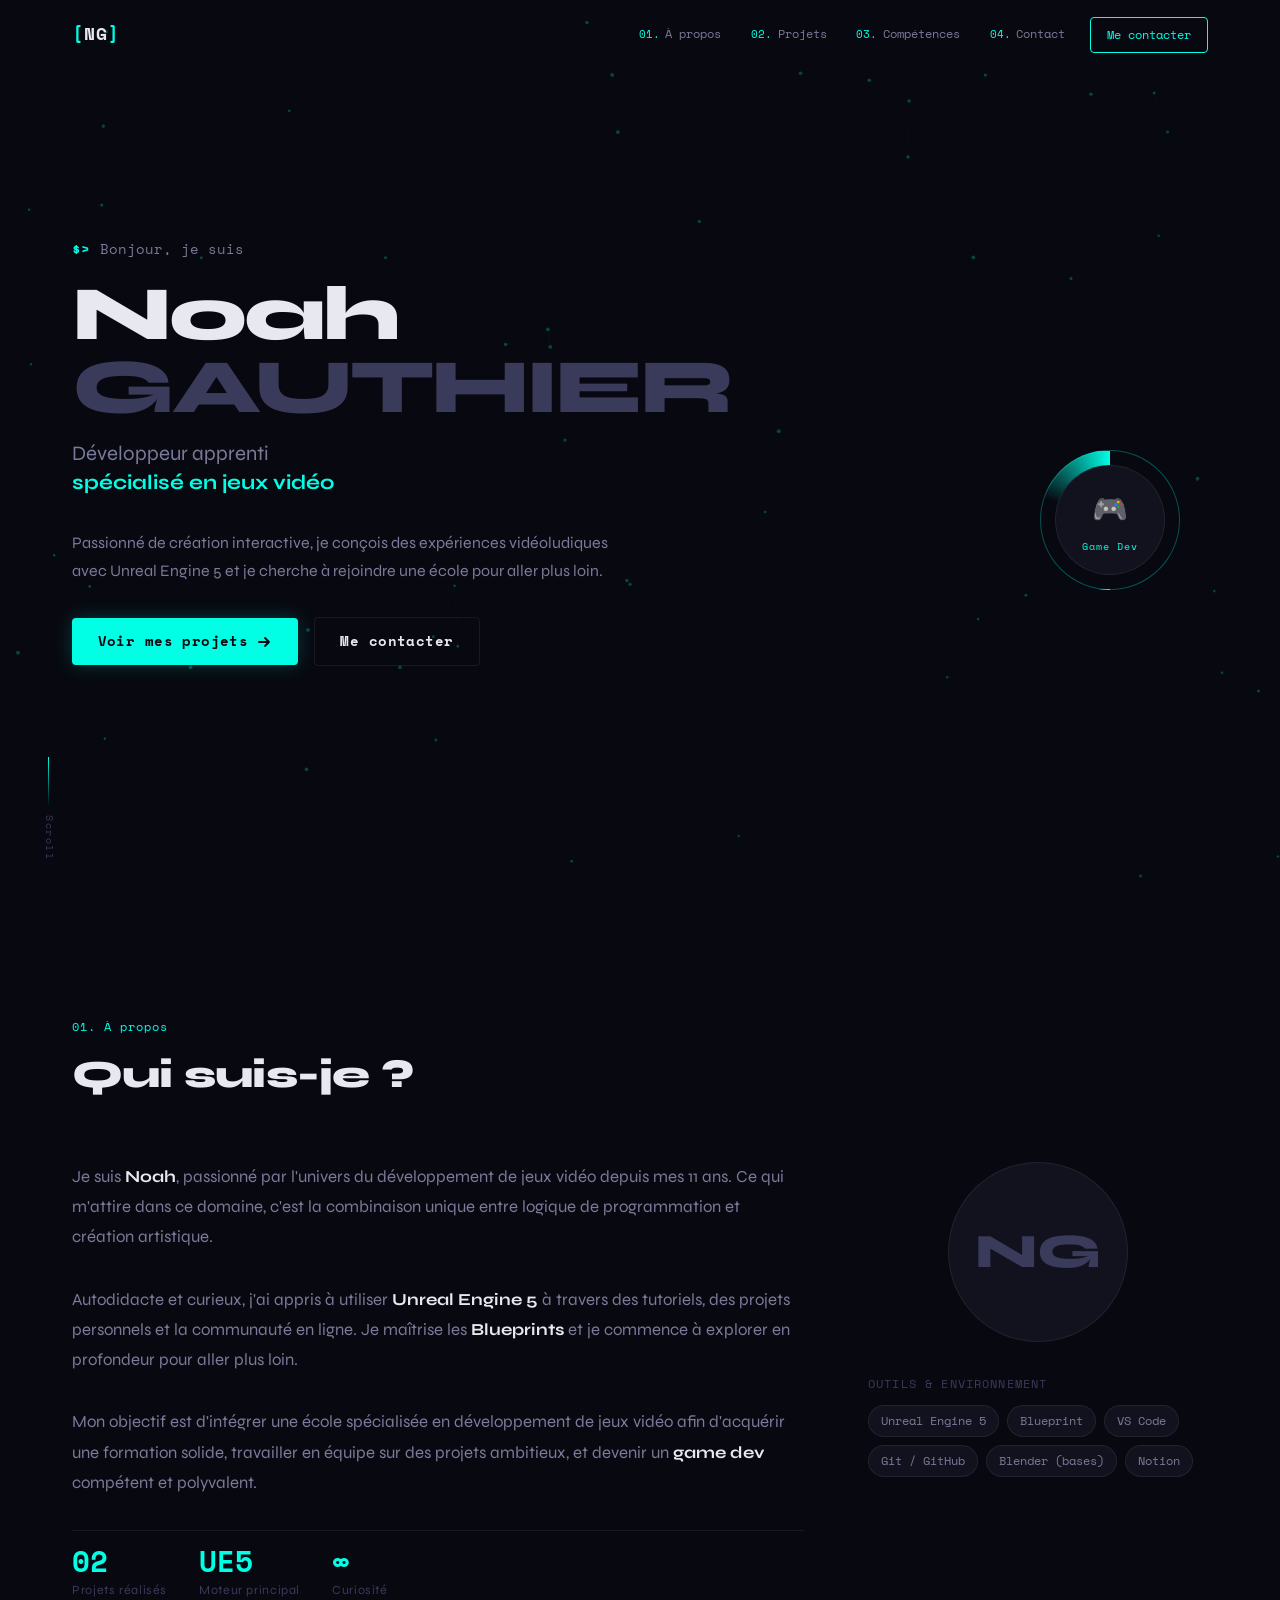
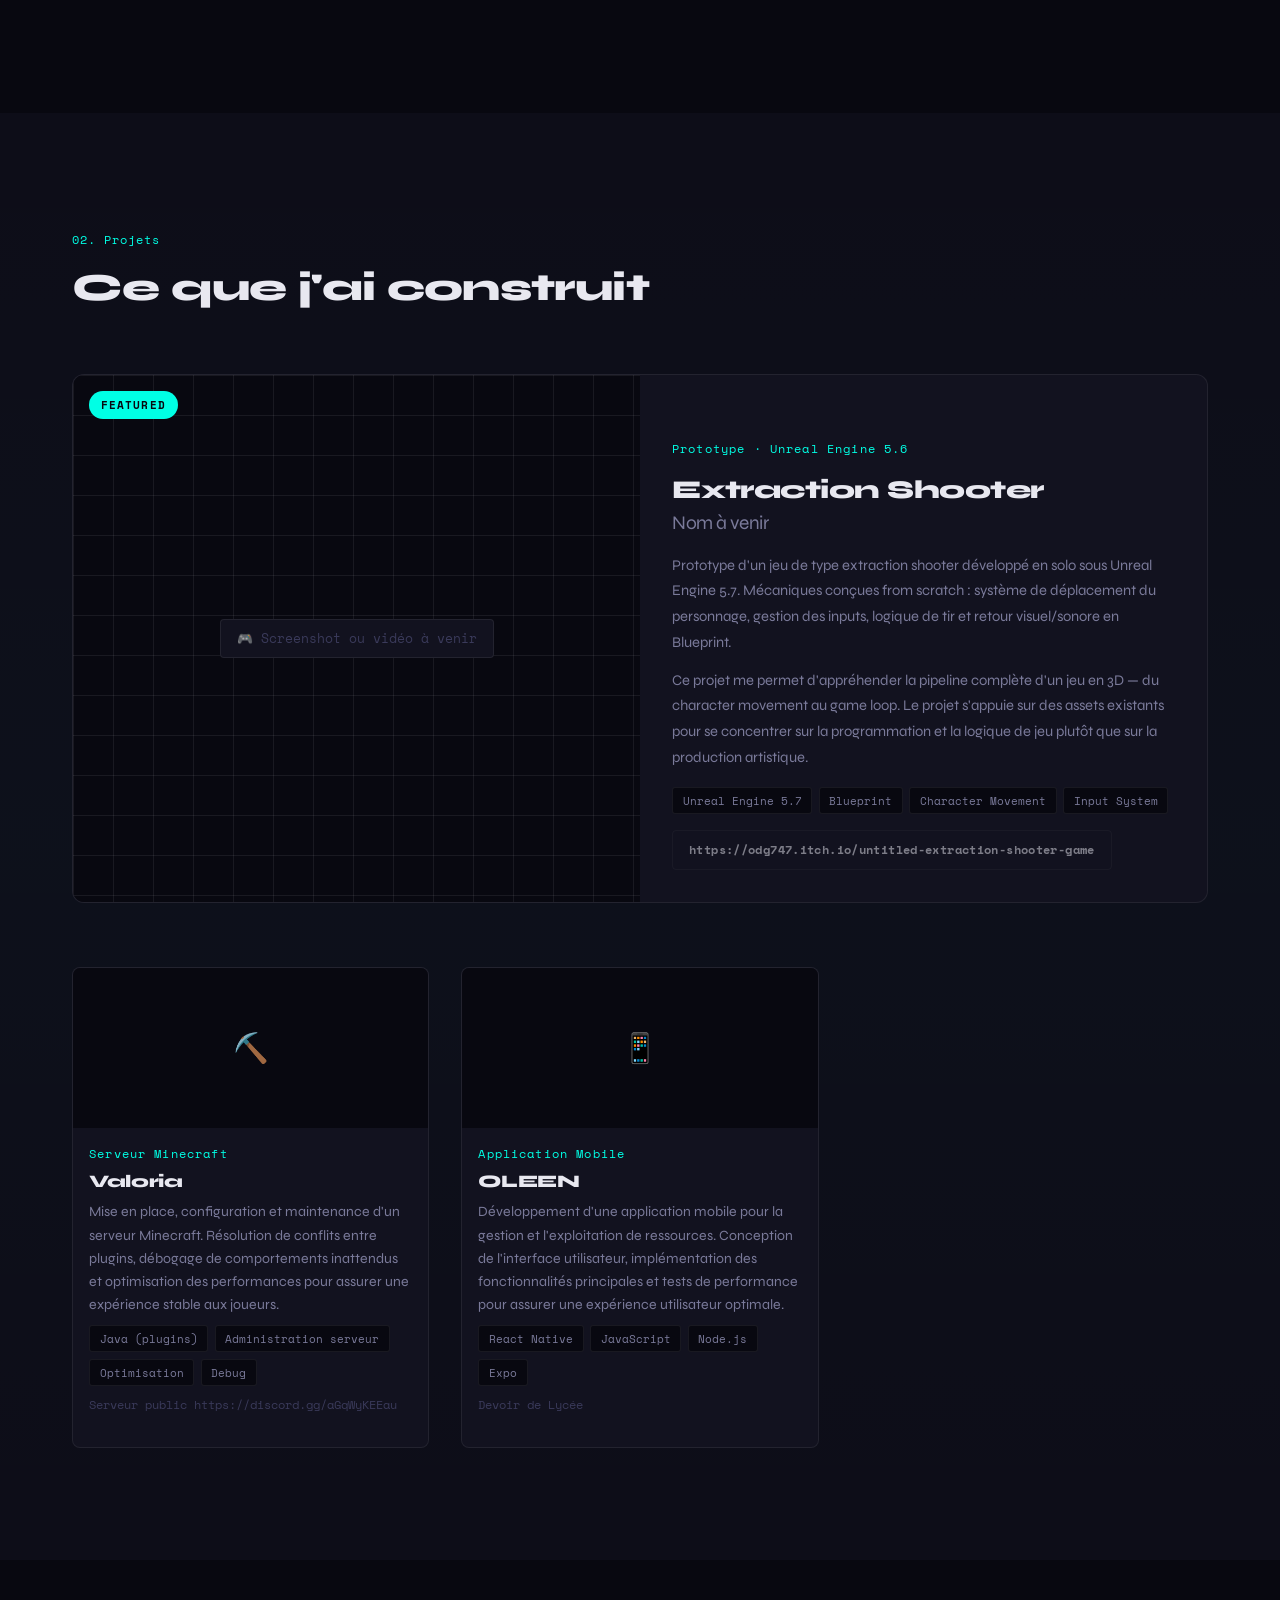
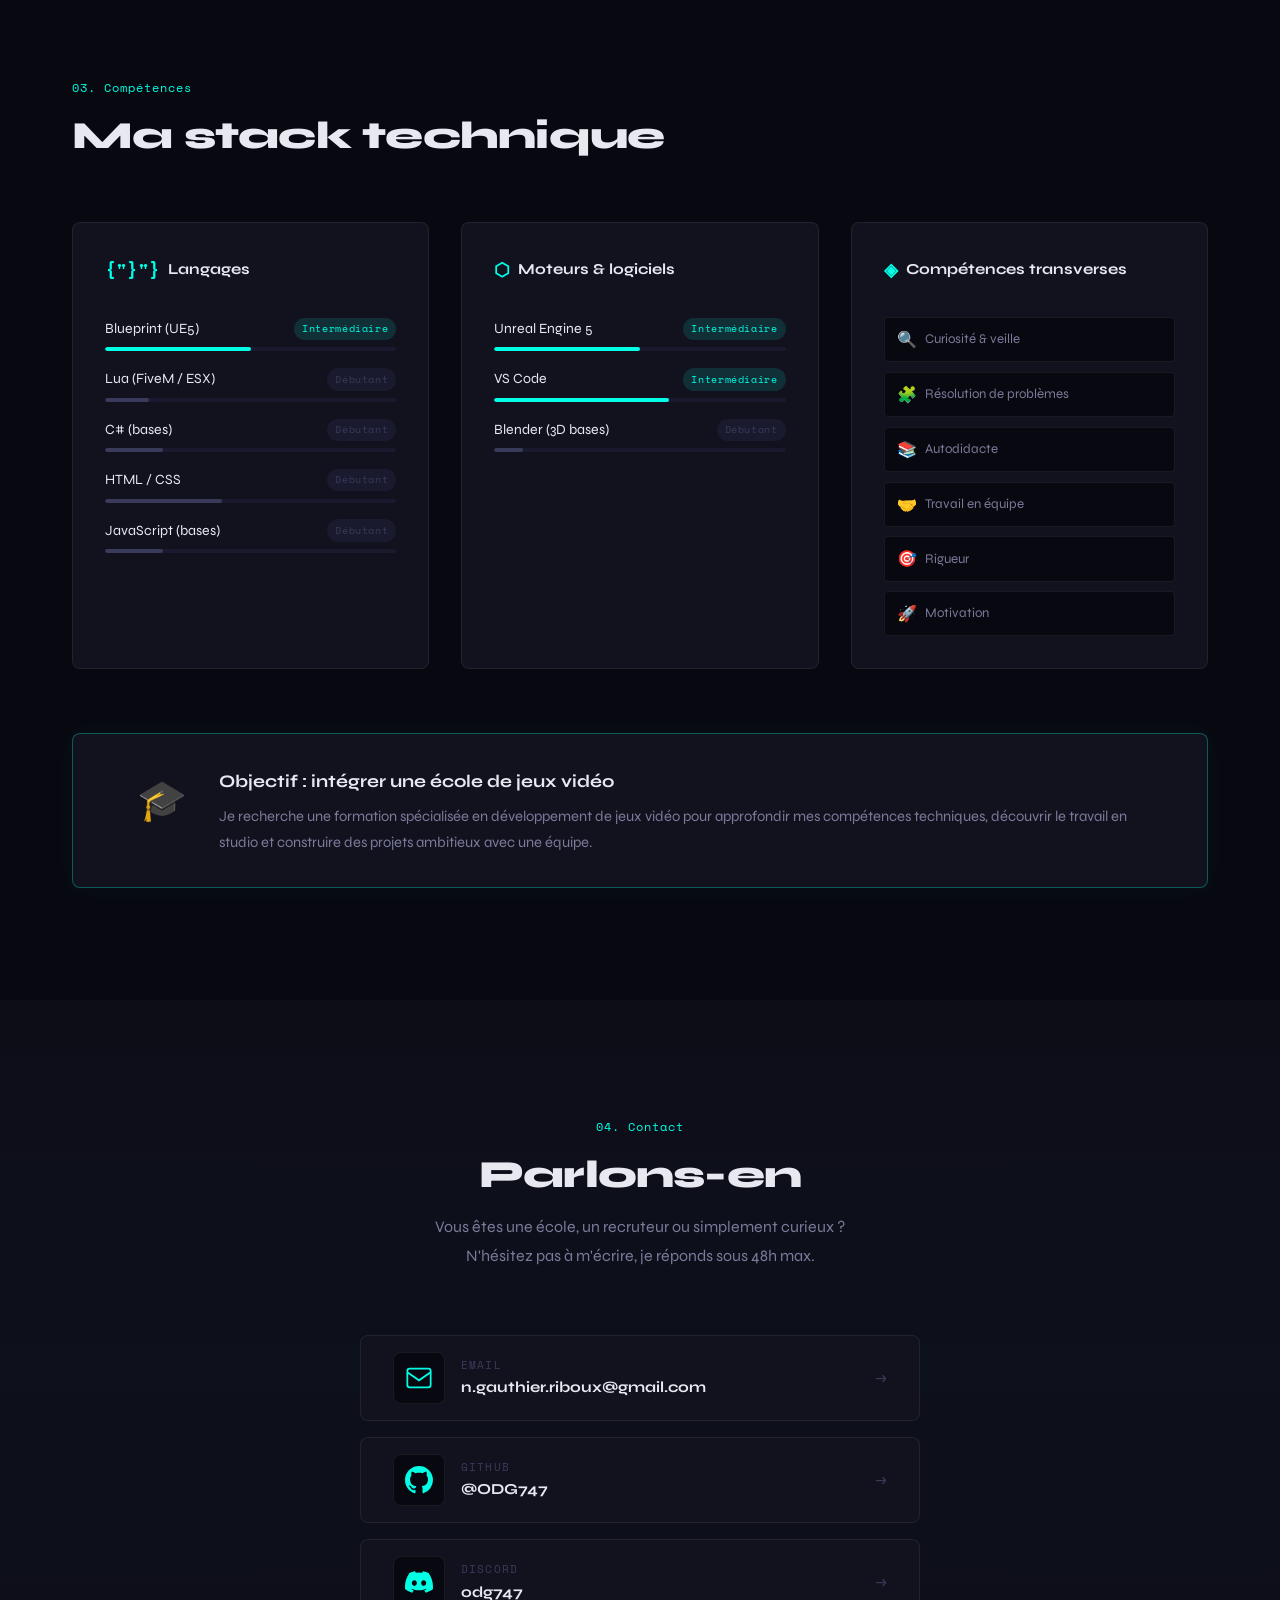
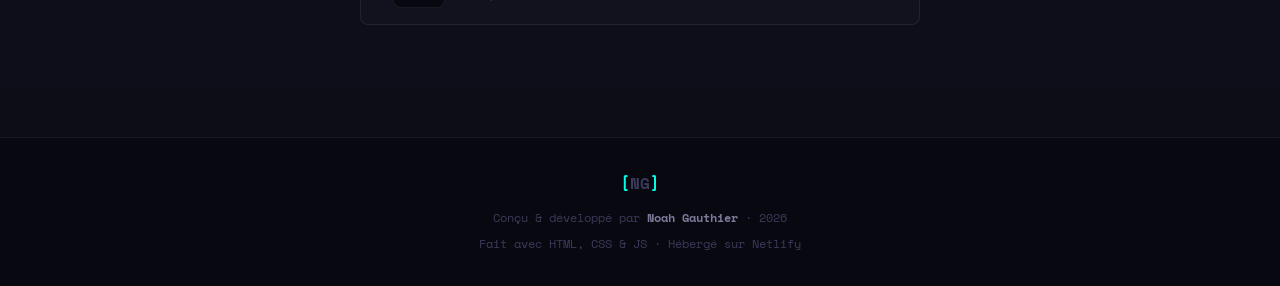
==== commit 725e8f87: "Mis à jour 29/05/2026" ====
--- a/index.html
+++ b/index.html
@@ -198,7 +198,7 @@
               <li>Input System</li>
             </ul>
             <div class="project-links">
-              <span class="btn btn-ghost btn-sm" style="opacity:0.5;cursor:default;">Itch.io bientôt</span>
+              <span class="btn btn-ghost btn-sm" style="opacity:0.5;cursor:default;">https://odg747.itch.io/untitled-extraction-shooter-game</span>
             </div>
           </div>
         </article>
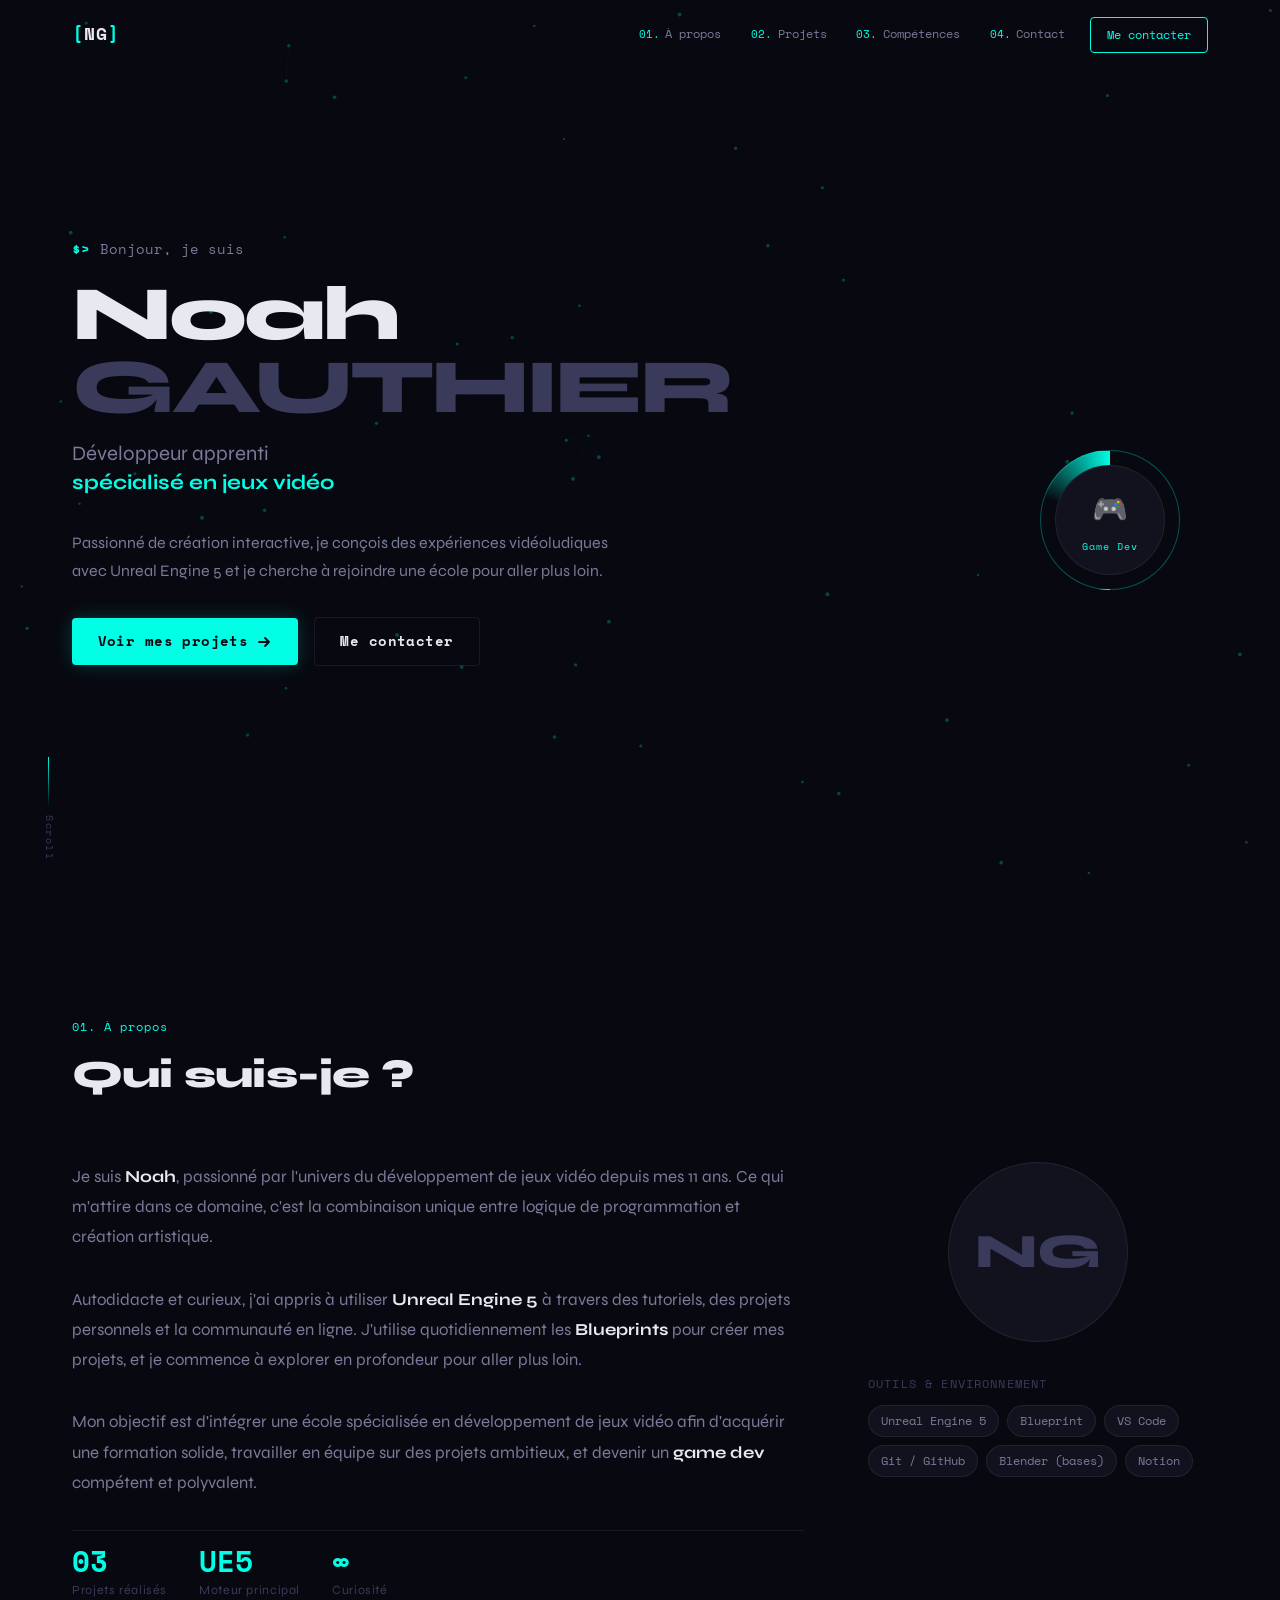
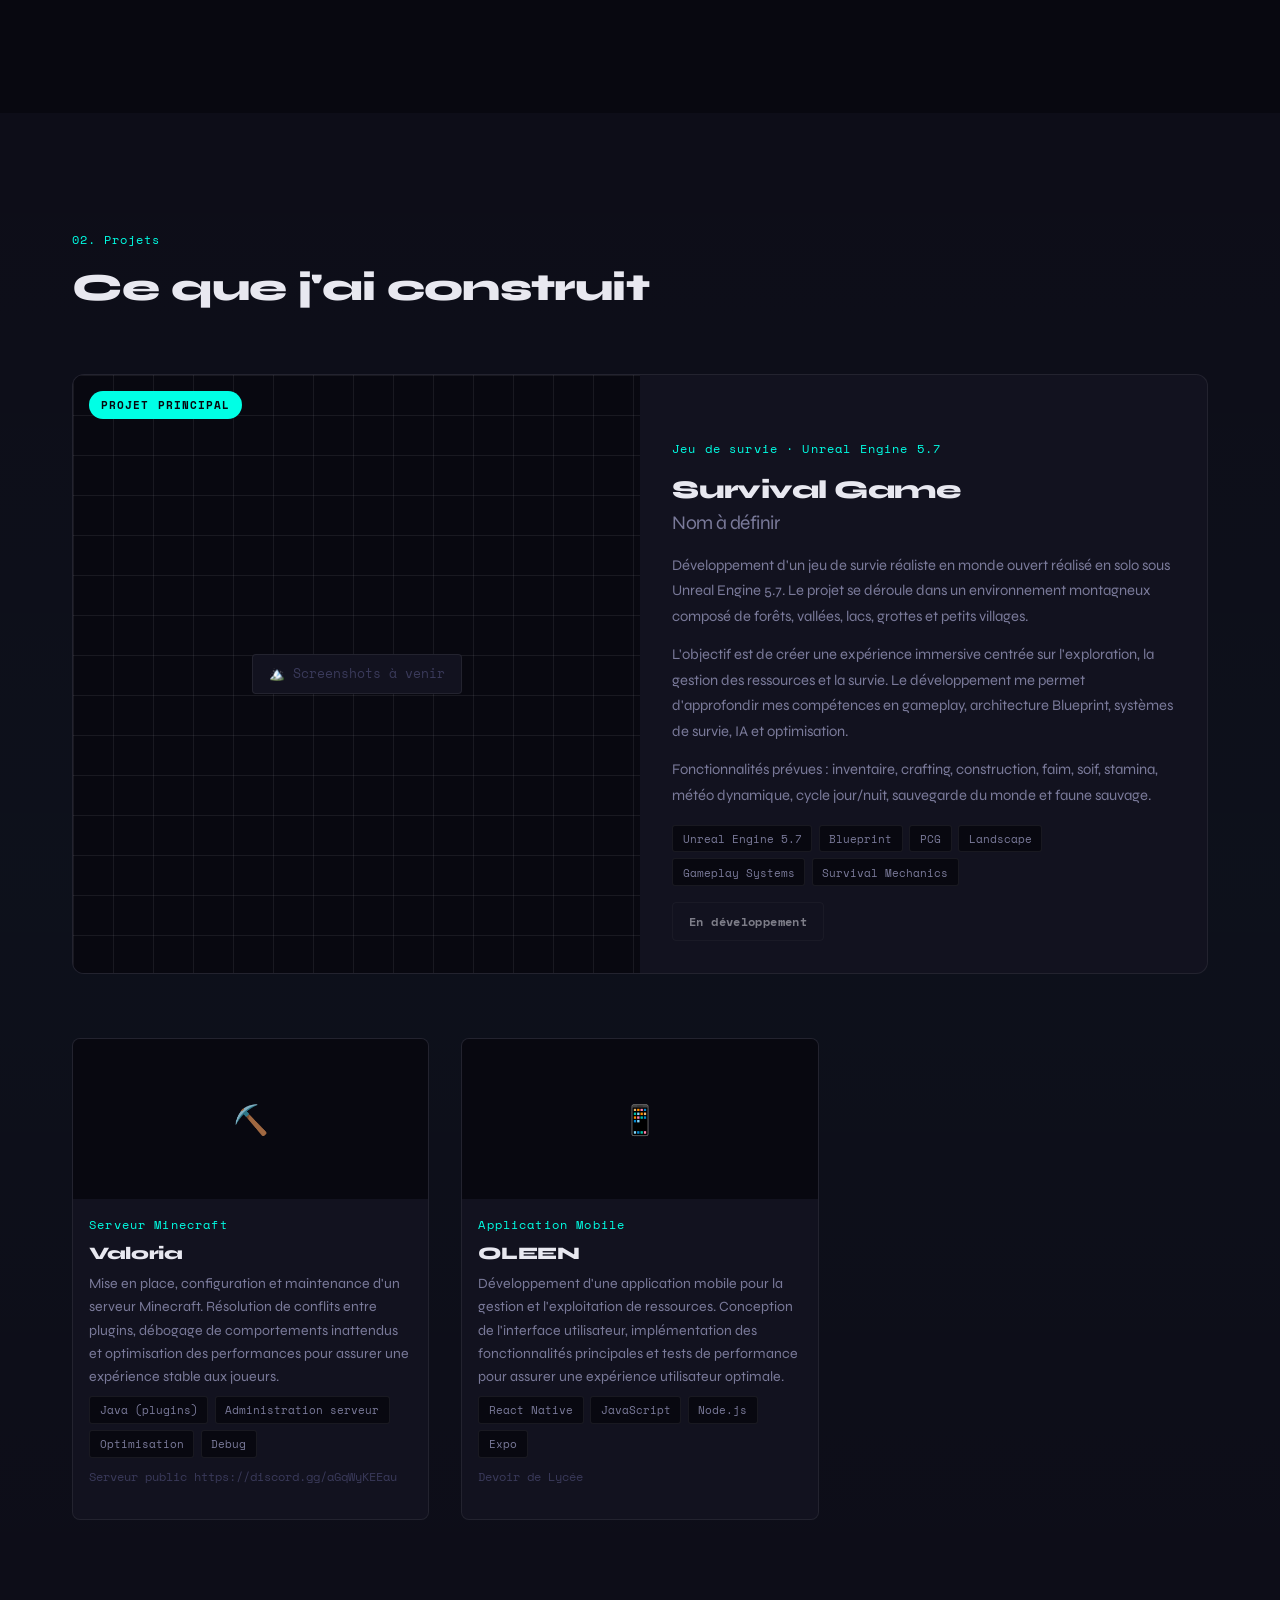
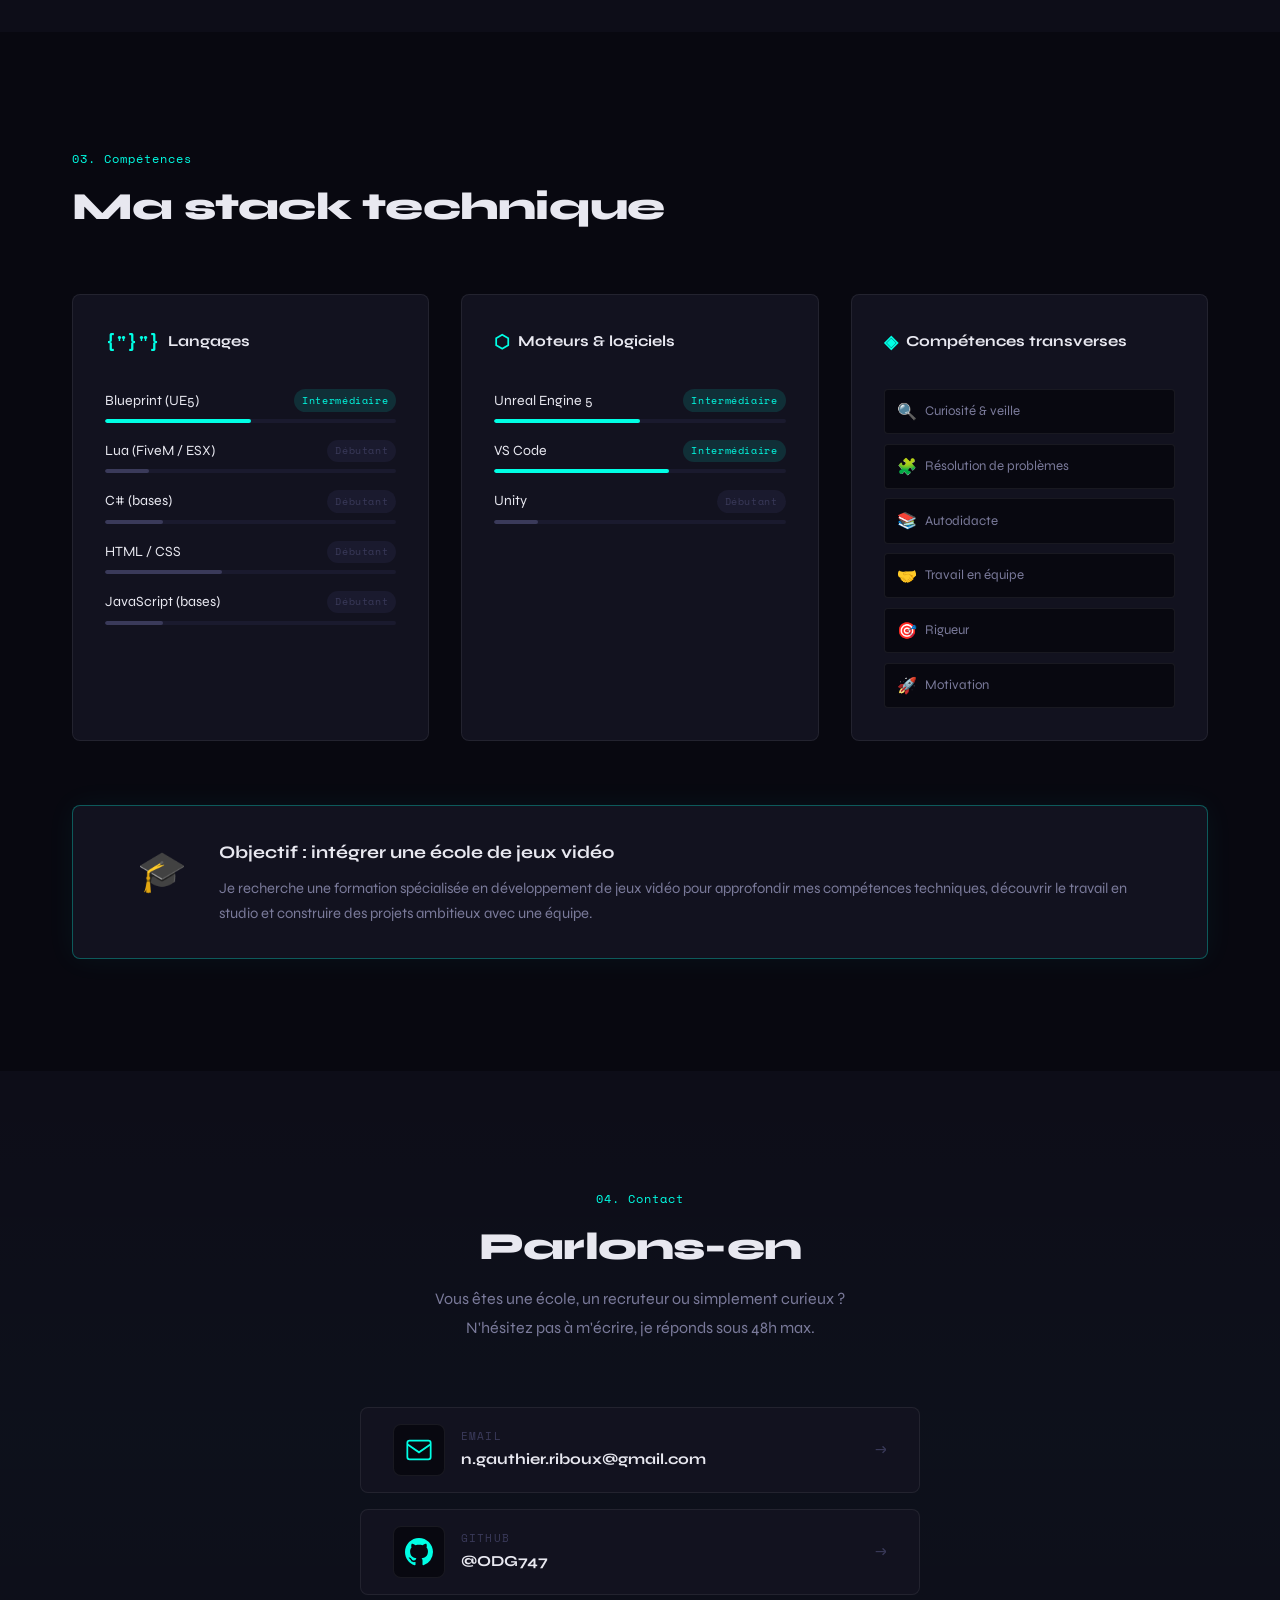
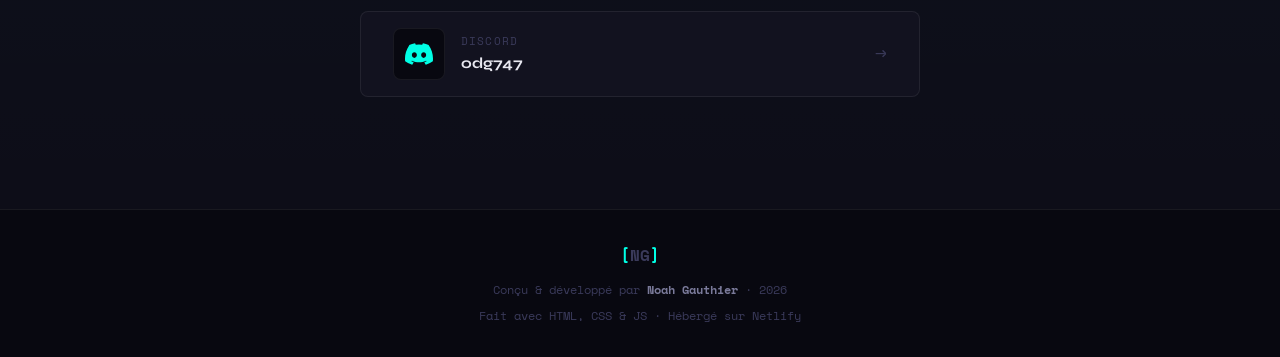
==== commit e5bd1cac: "30/05/2026" ====
--- a/index.html
+++ b/index.html
@@ -109,7 +109,7 @@
             </p>
             <p class="about-p reveal">
               Autodidacte et curieux, j'ai appris à utiliser <strong>Unreal Engine 5</strong> à travers des tutoriels,
-              des projets personnels et la communauté en ligne. Je maîtrise les <strong>Blueprints</strong> et je commence
+              des projets personnels et la communauté en ligne. J'utilise quotidiennement les <strong>Blueprints</strong> pour créer mes projets, et je commence
               à explorer en profondeur pour aller plus loin.
             </p>
             <p class="about-p reveal">
@@ -120,7 +120,7 @@
 
             <div class="about-highlights reveal">
               <div class="highlight-item">
-                <span class="highlight-num">02</span>
+                <span class="highlight-num">03</span>
                 <span class="highlight-label">Projets réalisés</span>
               </div>
               <div class="highlight-item">
@@ -165,6 +165,7 @@
           <h2 id="projects-title" class="section-title">Ce que j'ai construit</h2>
         </header>
 
+        <!--
         <article class="project-featured reveal" aria-label="Projet principal">
           <div class="project-featured-visual">
             <div class="project-placeholder" aria-hidden="true">
@@ -202,6 +203,58 @@
             </div>
           </div>
         </article>
+        -->
+
+        <article class="project-featured reveal" aria-label="Projet principal">
+          <div class="project-featured-visual">
+            <div class="project-placeholder" aria-hidden="true">
+              <div class="placeholder-grid"></div>
+              <span class="placeholder-label">🏔️ Screenshots à venir</span>
+            </div>
+            <div class="project-featured-badge">Projet principal</div>
+          </div>
+
+          <div class="project-featured-info">
+            <p class="project-type">Jeu de survie · Unreal Engine 5.7</p>
+            <h3 class="project-title">
+              Survival Game
+              <br />
+              <span style="color:var(--text-muted);font-size:0.75em;font-weight:400;">
+                Nom à définir
+              </span>
+            </h3>
+            <div class="project-desc-box">
+              <p>
+                Développement d'un jeu de survie réaliste en monde ouvert réalisé en solo sous Unreal Engine 5.7.
+                Le projet se déroule dans un environnement montagneux composé de forêts, vallées, lacs,
+                grottes et petits villages.
+              </p>
+              <p>
+                L'objectif est de créer une expérience immersive centrée sur l'exploration, la gestion des
+                ressources et la survie. Le développement me permet d'approfondir mes compétences en gameplay,
+                architecture Blueprint, systèmes de survie, IA et optimisation.
+              </p>
+              <p>
+                Fonctionnalités prévues :
+                inventaire, crafting, construction, faim, soif, stamina, météo dynamique,
+                cycle jour/nuit, sauvegarde du monde et faune sauvage.
+              </p>
+            </div>
+            <ul class="project-tech" role="list">
+              <li>Unreal Engine 5.7</li>
+              <li>Blueprint</li>
+              <li>PCG</li>
+              <li>Landscape</li>
+              <li>Gameplay Systems</li>
+              <li>Survival Mechanics</li>
+            </ul>
+            <div class="project-links">
+              <span class="btn btn-ghost btn-sm" style="opacity:0.5;cursor:default;">
+                En développement
+              </span>
+            </div>
+          </div>
+        </article>
 
         <div class="projects-grid" role="list">
 
@@ -346,11 +399,11 @@
               </li>
               <li class="skill-item">
                 <div class="skill-header">
-                  <span class="skill-name">Blender (3D bases)</span>
+                  <span class="skill-name">Unity</span>
                   <span class="skill-level beginner">Débutant</span>
                 </div>
-                <div class="skill-bar" role="progressbar" aria-valuenow="10" aria-valuemin="0" aria-valuemax="100" aria-label="Blender — 10%">
-                  <div class="skill-fill" style="--fill: 10%"></div>
+                <div class="skill-bar" role="progressbar" aria-valuenow="15" aria-valuemin="0" aria-valuemax="100" aria-label="Unity — 15%">
+                  <div class="skill-fill" style="--fill: 15%"></div>
                 </div>
               </li>
             </ul>
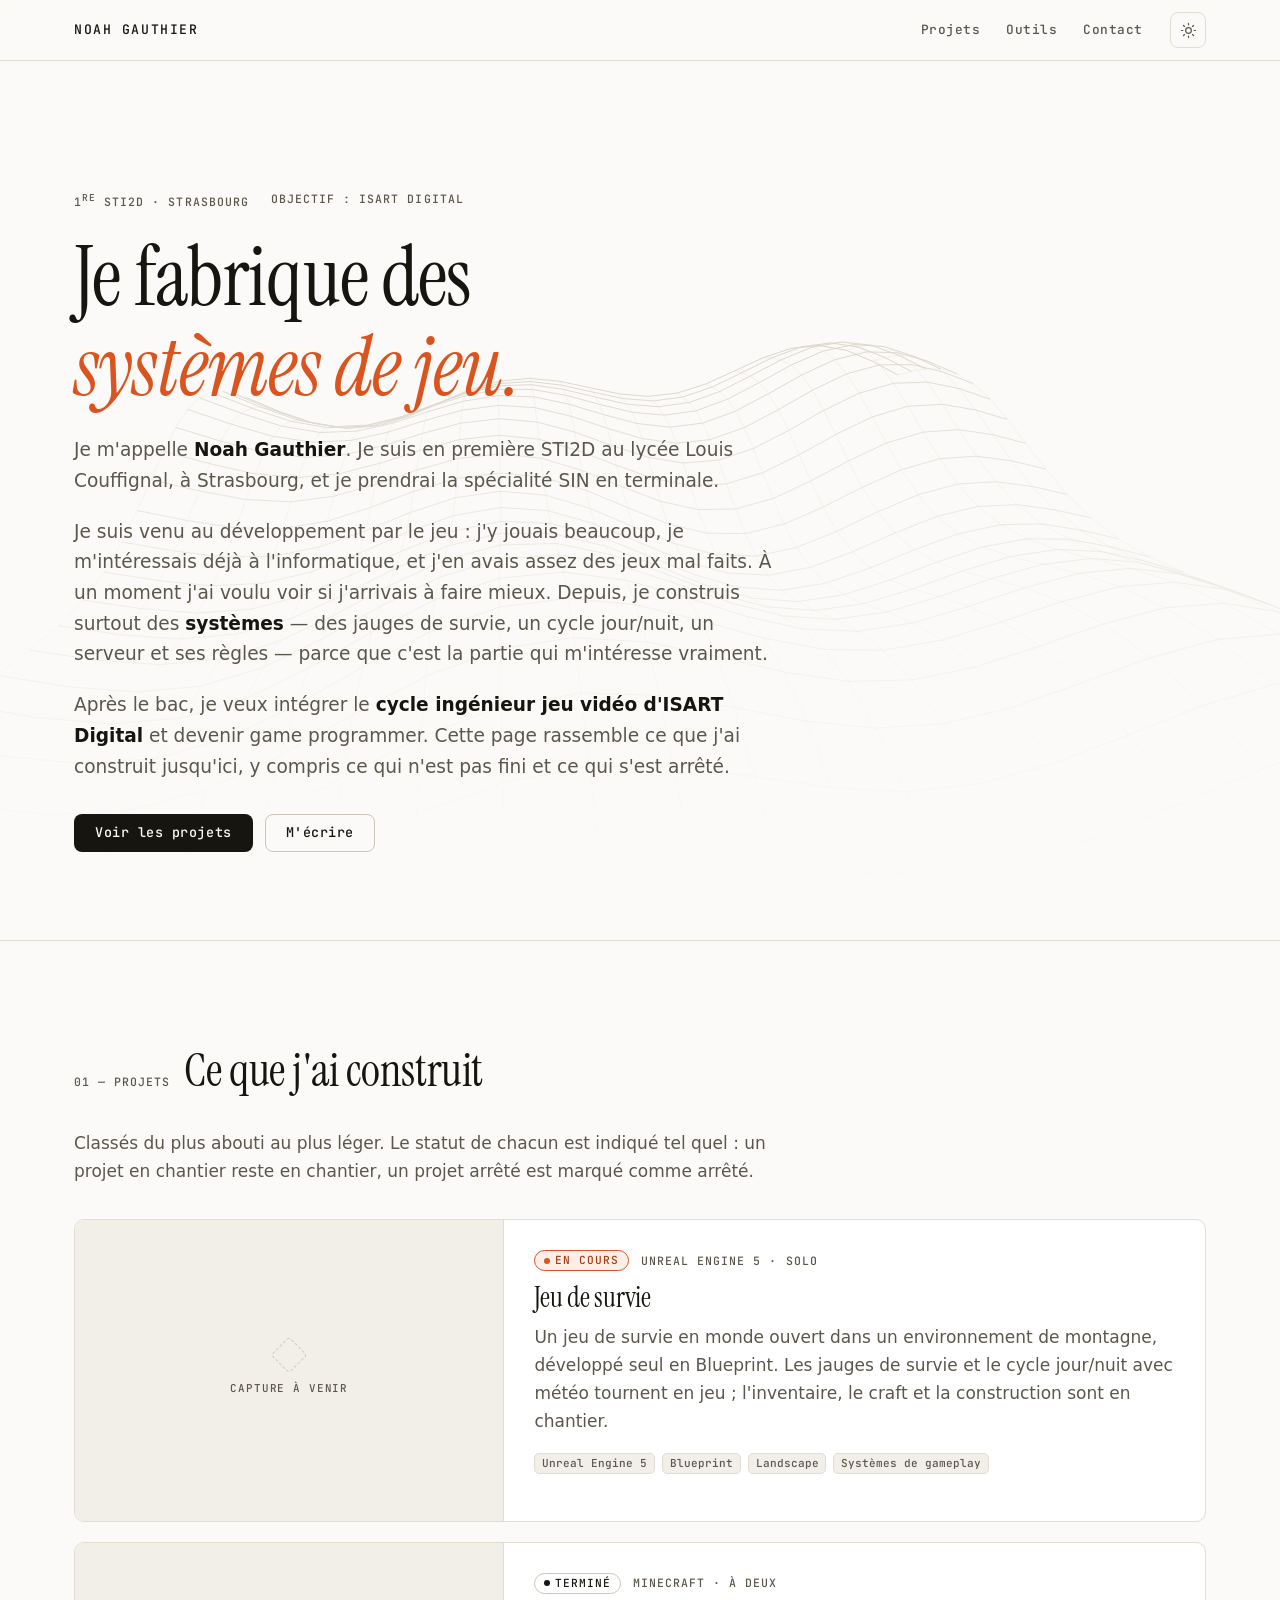
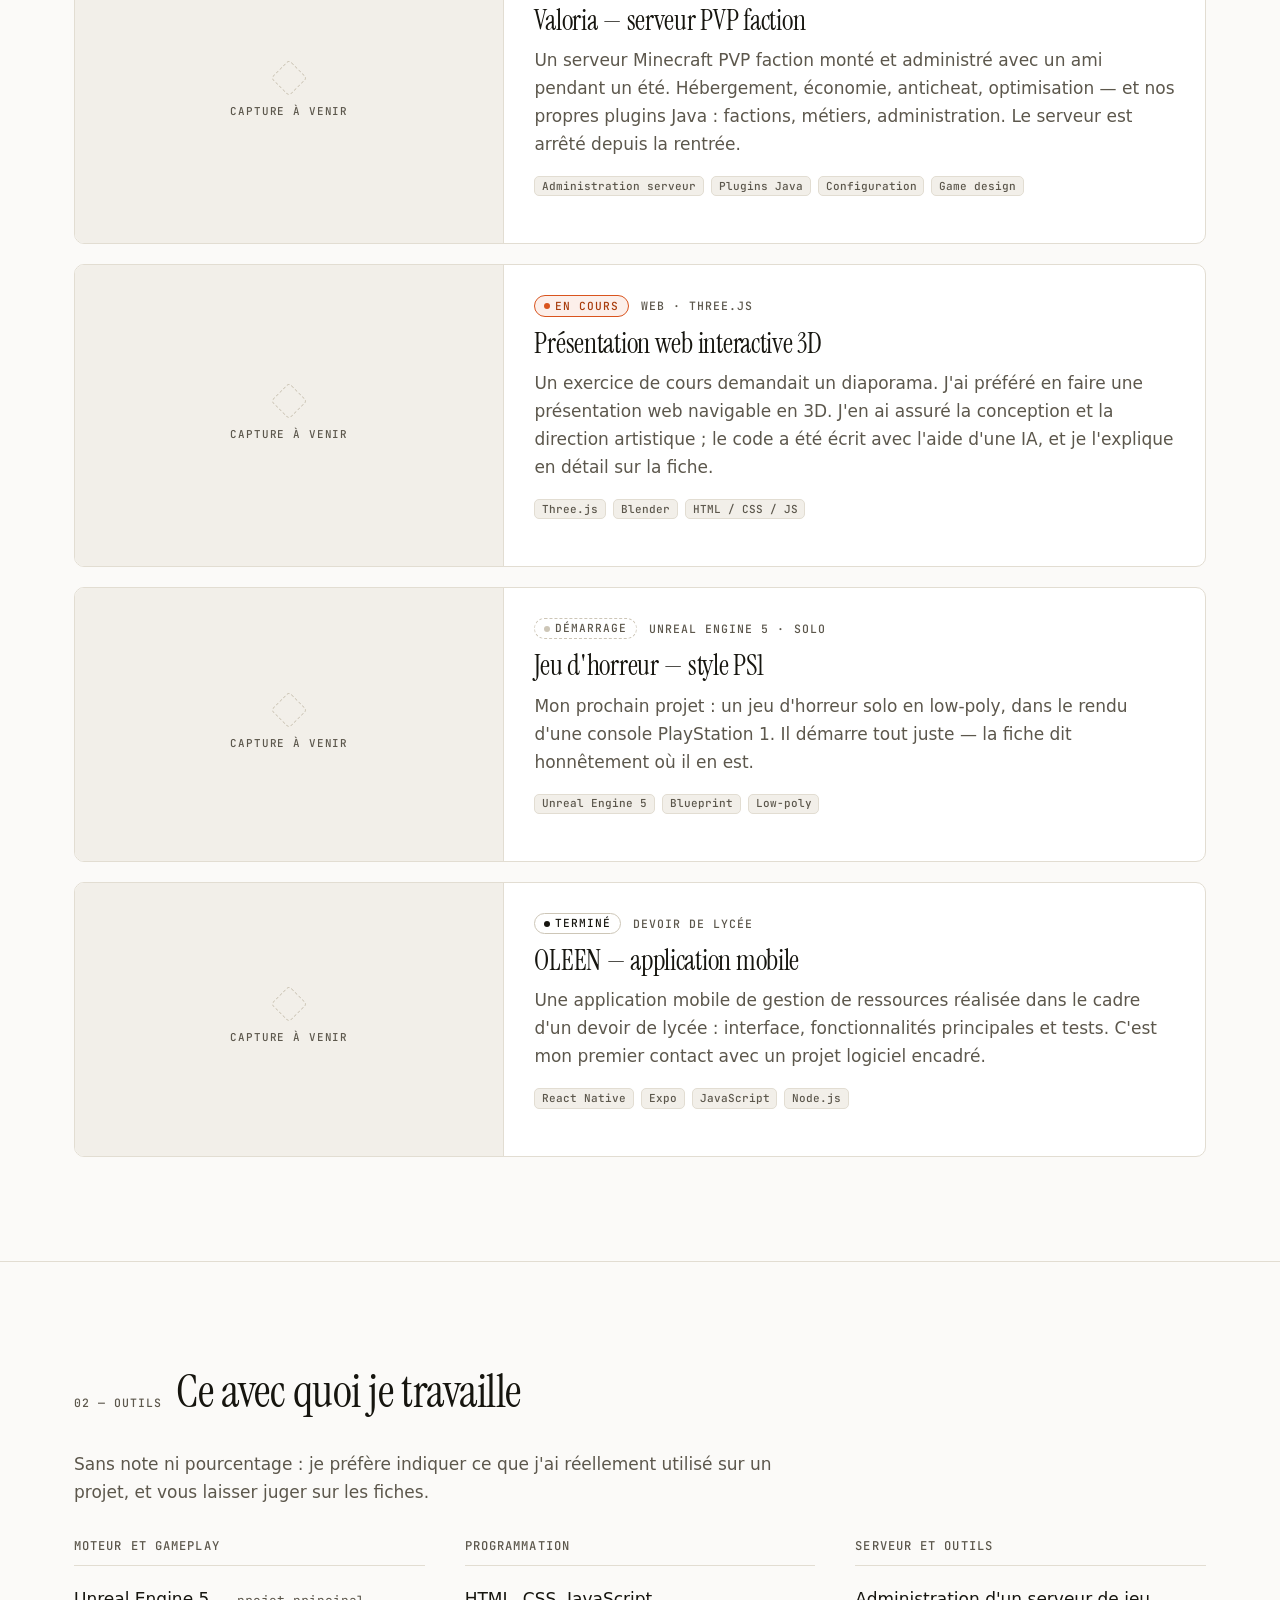
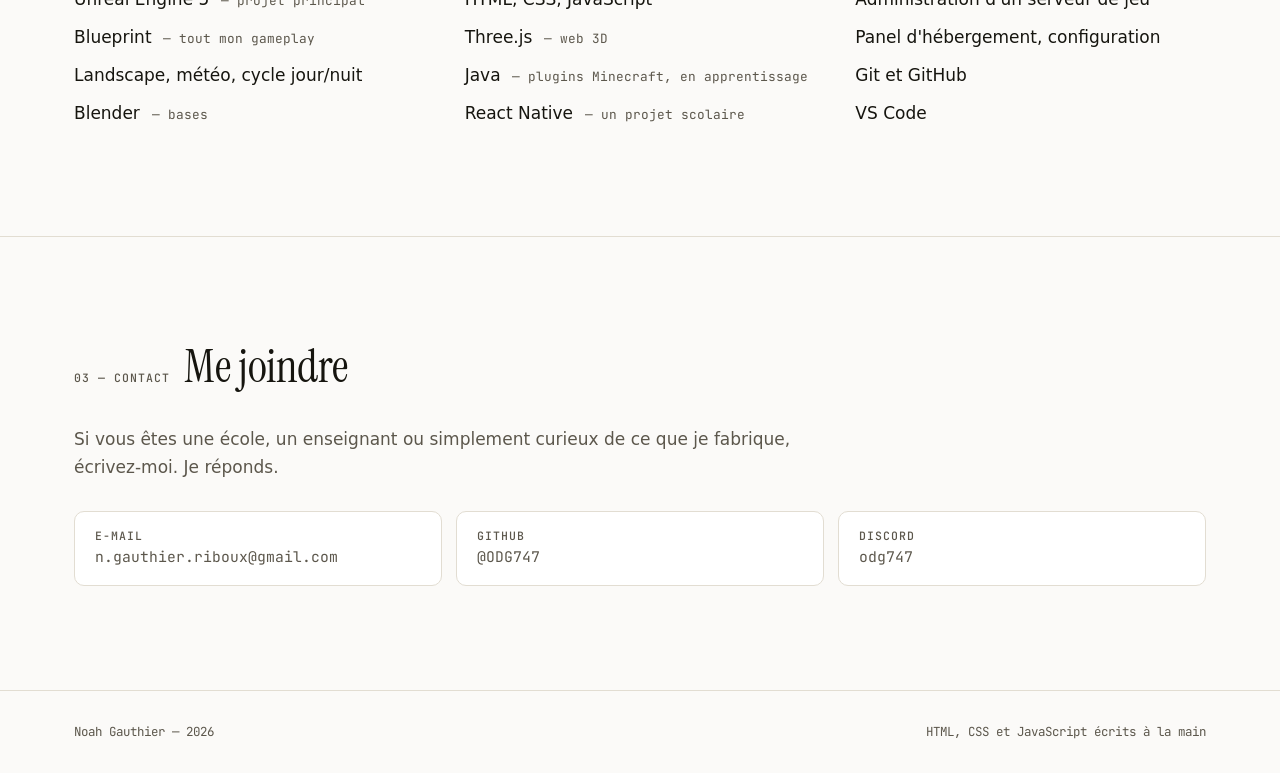
==== commit 8cc28926: "Refonte complète du portfolio Réécriture depuis zéro : nouveau contenu, nouvelle structure, nouvelle" ====
--- a/index.html
+++ b/index.html
@@ -1,536 +1,308 @@
-<!DOCTYPE html>
+<!doctype html>
 <html lang="fr">
 <head>
-  <meta charset="UTF-8" />
-  <meta name="viewport" content="width=device-width, initial-scale=1.0" />
-  <meta name="description" content="Portfolio de Noah — Développeur passionné par les jeux vidéo, candidat en école de développement de jeux vidéo." />
-  <meta name="author" content="Noah GAUTHIER" />
-  <meta name="keywords" content="développeur jeux vidéo, Unreal Engine 5, portfolio, étudiant, game dev" />
-
-  <meta property="og:title" content="Noah — Game Developer Portfolio" />
-  <meta property="og:description" content="Développeur en devenir spécialisé en jeux vidéo · Unreal Engine 5 · Blueprint" />
-  <meta property="og:type" content="website" />
-
-  <title>Noah · Game Dev Portfolio</title>
-
-  <link rel="icon" type="image/svg+xml" href="data:image/svg+xml,<svg xmlns='http://www.w3.org/2000/svg' viewBox='0 0 32 32'><rect width='32' height='32' rx='6' fill='%230a0a0f'/><path d='M8 16h4m0-4v8M20 12v8M20 16h4' stroke='%2300ffe5' stroke-width='2.5' stroke-linecap='round'/></svg>" />
-
-  <link rel="preconnect" href="https://fonts.googleapis.com" />
-  <link rel="preconnect" href="https://fonts.gstatic.com" crossorigin />
-  <link href="https://fonts.googleapis.com/css2?family=Space+Mono:ital,wght@0,400;0,700;1,400&family=Syne:wght@400;700;800&display=swap" rel="stylesheet" />
-
-  <link rel="stylesheet" href="style.css" />
+<meta charset="utf-8">
+<meta name="viewport" content="width=device-width, initial-scale=1">
+<title>Noah Gauthier — Portfolio</title>
+<meta name="description" content="Élève en 1re STI2D à Strasbourg. Je fabrique des systèmes de jeu sous Unreal Engine 5 et j'ai administré un serveur Minecraft PVP faction. Objectif : cycle ingénieur jeu vidéo à ISART Digital.">
+<meta name="author" content="Noah Gauthier">
+<meta name="theme-color" content="#fbfaf8" media="(prefers-color-scheme: light)">
+<meta name="theme-color" content="#100f0d" media="(prefers-color-scheme: dark)">
+<link rel="canonical" href="https://odg747.github.io/Portfolio/">
+
+<meta property="og:type" content="website">
+<meta property="og:locale" content="fr_FR">
+<meta property="og:site_name" content="Noah Gauthier">
+<meta property="og:title" content="Noah Gauthier — Portfolio">
+<meta property="og:description" content="Élève en 1re STI2D à Strasbourg. Systèmes de jeu sous Unreal Engine 5, serveur Minecraft PVP faction, web 3D. Objectif : ISART Digital, game programming.">
+<meta property="og:url" content="https://odg747.github.io/Portfolio/">
+<meta property="og:image" content="https://odg747.github.io/Portfolio/images/og.png">
+<meta property="og:image:width" content="1200">
+<meta property="og:image:height" content="630">
+<meta property="og:image:alt" content="Noah Gauthier — portfolio de développement de jeux vidéo">
+<meta name="twitter:card" content="summary_large_image">
+
+<link rel="icon" href="data:image/svg+xml,%3Csvg xmlns='http://www.w3.org/2000/svg' viewBox='0 0 32 32'%3E%3Crect width='32' height='32' rx='7' fill='%23d9541e'/%3E%3Ctext x='16' y='22' font-family='Georgia,serif' font-size='17' fill='%23fff' text-anchor='middle'%3ENG%3C/text%3E%3C/svg%3E">
+
+<link rel="preconnect" href="https://fonts.googleapis.com">
+<link rel="preconnect" href="https://fonts.gstatic.com" crossorigin>
+<!-- Les polices sont chargées sans bloquer l'affichage : si Google Fonts est lent
+     ou injoignable, le texte s'affiche tout de suite avec les polices de secours. -->
+<link rel="stylesheet" media="print" onload="this.media='all'" href="https://fonts.googleapis.com/css2?family=Instrument+Serif:ital@0;1&family=JetBrains+Mono:wght@400;500&display=swap">
+<noscript><link rel="stylesheet" href="https://fonts.googleapis.com/css2?family=Instrument+Serif:ital@0;1&family=JetBrains+Mono:wght@400;500&display=swap"></noscript>
+<link rel="stylesheet" href="assets/style.css">
+
+<script>
+  // Applique le thème enregistré avant le premier rendu, pour éviter le clignotement.
+  try {
+    var t = localStorage.getItem("theme");
+    if (t === "dark" || t === "light") document.documentElement.setAttribute("data-theme", t);
+  } catch (e) {}
+</script>
 </head>
+
 <body>
-
-  <canvas id="bg-canvas" aria-hidden="true"></canvas>
-
-  <nav id="navbar" role="navigation" aria-label="Navigation principale">
-    <div class="nav-inner">
-      <a href="#hero" class="nav-logo" aria-label="Accueil">
-        <span class="logo-bracket">[</span>NG<span class="logo-bracket">]</span>
-      </a>
-
-      <button class="nav-toggle" id="navToggle" aria-label="Ouvrir le menu" aria-expanded="false">
-        <span></span><span></span><span></span>
-      </button>
-
-      <ul class="nav-links" id="navLinks" role="list">
-        <li><a href="#about" class="nav-link"><span class="nav-num">01.</span>À propos</a></li>
-        <li><a href="#projects" class="nav-link"><span class="nav-num">02.</span>Projets</a></li>
-        <li><a href="#skills" class="nav-link"><span class="nav-num">03.</span>Compétences</a></li>
-        <li><a href="#contact" class="nav-link"><span class="nav-num">04.</span>Contact</a></li>
-        <li><a href="mailto:votre@email.com" class="nav-cta">Me contacter</a></li>
-      </ul>
+<a class="saut-contenu" href="#contenu">Aller au contenu</a>
+
+<header class="bandeau">
+  <div class="bandeau__interieur">
+    <a class="marque" href="./"><span class="marque__long">Noah Gauthier</span><span class="marque__court" aria-hidden="true">NG</span></a>
+    <nav class="nav" aria-label="Navigation principale">
+      <a href="#projets">Projets</a>
+      <a href="#outils">Outils</a>
+      <a href="#contact">Contact</a>
+    </nav>
+    <button class="bouton-theme" type="button" aria-label="Changer de thème">
+      <svg class="icone-soleil" viewBox="0 0 24 24" fill="none" stroke="currentColor" stroke-width="1.7" stroke-linecap="round" aria-hidden="true"><circle cx="12" cy="12" r="4"/><path d="M12 2v2M12 20v2M4.9 4.9l1.4 1.4M17.7 17.7l1.4 1.4M2 12h2M20 12h2M4.9 19.1l1.4-1.4M17.7 6.3l1.4-1.4"/></svg>
+      <svg class="icone-lune" viewBox="0 0 24 24" fill="none" stroke="currentColor" stroke-width="1.7" stroke-linecap="round" stroke-linejoin="round" aria-hidden="true"><path d="M21 12.8A9 9 0 1 1 11.2 3a7 7 0 0 0 9.8 9.8z"/></svg>
+    </button>
+  </div>
+</header>
+
+<main id="contenu">
+
+  <!-- ================= INTRO ================= -->
+  <section class="hero">
+    <canvas class="hero__toile" id="maillage" aria-hidden="true"></canvas>
+    <div class="hero__interieur">
+      <div class="hero__meta">
+        <span class="etiquette">1<sup>re</sup> STI2D · Strasbourg</span>
+        <span class="etiquette">Objectif : ISART Digital</span>
+      </div>
+      <h1>Je fabrique des<br><span class="accent">systèmes de jeu.</span></h1>
+      <div class="hero__intro">
+        <p>Je m'appelle <strong>Noah Gauthier</strong>. Je suis en première STI2D au lycée Louis
+        Couffignal, à Strasbourg, et je prendrai la spécialité SIN en terminale.</p>
+        <p>Je suis venu au développement par le jeu : j'y jouais beaucoup, je m'intéressais
+        déjà à l'informatique, et j'en avais assez des jeux mal faits. À un moment j'ai
+        voulu voir si j'arrivais à faire mieux. Depuis, je construis surtout des
+        <strong>systèmes</strong> — des jauges de survie, un cycle jour/nuit, un serveur
+        et ses règles — parce que c'est la partie qui m'intéresse vraiment.</p>
+        <p>Après le bac, je veux intégrer le <strong>cycle ingénieur jeu vidéo d'ISART Digital</strong>
+        et devenir game programmer. Cette page rassemble ce que j'ai construit jusqu'ici,
+        y compris ce qui n'est pas fini et ce qui s'est arrêté.</p>
+      </div>
+      <div class="hero__actions">
+        <a class="bouton bouton--plein" href="#projets">Voir les projets</a>
+        <a class="bouton bouton--vide" href="mailto:n.gauthier.riboux@gmail.com">M'écrire</a>
+      </div>
     </div>
-  </nav>
-
-  <main>
-
-    <section id="hero" class="section-hero" aria-label="Présentation">
-      <div class="hero-content">
-
-        <p class="hero-greeting reveal">
-          <span class="terminal-prompt">$></span> Bonjour, je suis
-        </p>
-
-        <h1 class="hero-name reveal reveal-delay-1">
-          Noah<br />
-          <span class="hero-name-sub">GAUTHIER</span>
-        </h1>
-
-        <h2 class="hero-title reveal reveal-delay-2">
-          Développeur apprenti<br />
-          <span class="accent">spécialisé en jeux vidéo</span>
-        </h2>
-
-        <p class="hero-desc reveal reveal-delay-3">
-          Passionné de création interactive, je conçois des expériences vidéoludiques<br class="br-desktop" />
-          avec Unreal Engine 5 et je cherche à rejoindre une école pour aller plus loin.
-        </p>
-
-        <div class="hero-actions reveal reveal-delay-4">
-          <a href="#projects" class="btn btn-primary">
-            <span>Voir mes projets</span>
-            <svg width="16" height="16" viewBox="0 0 16 16" fill="none" aria-hidden="true">
-              <path d="M3 8h10M9 4l4 4-4 4" stroke="currentColor" stroke-width="1.8" stroke-linecap="round" stroke-linejoin="round"/>
-            </svg>
-          </a>
-          <a href="#contact" class="btn btn-ghost">Me contacter</a>
+  </section>
+
+  <!-- ================= PROJETS ================= -->
+  <section class="section" id="projets">
+    <div class="enveloppe">
+      <div class="section__titre">
+        <span class="etiquette">01 — Projets</span>
+        <h2>Ce que j'ai construit</h2>
+      </div>
+      <p class="colonne" style="color:var(--encre-douce); margin-bottom:34px;">
+        Classés du plus abouti au plus léger. Le statut de chacun est indiqué tel quel :
+        un projet en chantier reste en chantier, un projet arrêté est marqué comme arrêté.
+      </p>
+
+      <div class="projets">
+
+        <!-- === PROJET : jeu de survie === -->
+        <article class="carte">
+          <div class="carte__visuel">
+            <img src="images/survie-ue5.webp" alt="Capture du jeu de survie développé sous Unreal Engine 5" loading="lazy" width="800" height="500">
+            <p class="visuel-absent">Capture à venir</p>
+          </div>
+          <div class="carte__corps">
+            <div class="carte__entete">
+              <span class="statut" data-statut="en-cours">En cours</span>
+              <span class="etiquette">Unreal Engine 5 · solo</span>
+            </div>
+            <h3><a href="projets/survie-ue5.html">Jeu de survie</a></h3>
+            <p class="carte__texte">
+              Un jeu de survie en monde ouvert dans un environnement de montagne, développé
+              seul en Blueprint. Les jauges de survie et le cycle jour/nuit avec météo
+              tournent en jeu ; l'inventaire, le craft et la construction sont en chantier.
+            </p>
+            <ul class="technos">
+              <li>Unreal Engine 5</li><li>Blueprint</li><li>Landscape</li><li>Systèmes de gameplay</li>
+            </ul>
+          </div>
+        </article>
+
+        <!-- === PROJET : serveur Valoria === -->
+        <article class="carte">
+          <div class="carte__visuel">
+            <img src="images/valoria.webp" alt="Capture du serveur Minecraft PVP faction Valoria" loading="lazy" width="800" height="500">
+            <p class="visuel-absent">Capture à venir</p>
+          </div>
+          <div class="carte__corps">
+            <div class="carte__entete">
+              <span class="statut" data-statut="termine">Terminé</span>
+              <span class="etiquette">Minecraft · à deux</span>
+            </div>
+            <h3><a href="projets/serveur-valoria.html">Valoria — serveur PVP faction</a></h3>
+            <p class="carte__texte">
+              Un serveur Minecraft PVP faction monté et administré avec un ami pendant un été.
+              Hébergement, économie, anticheat, optimisation — et nos propres plugins Java :
+              factions, métiers, administration. Le serveur est arrêté depuis la rentrée.
+            </p>
+            <ul class="technos">
+              <li>Administration serveur</li><li>Plugins Java</li><li>Configuration</li><li>Game design</li>
+            </ul>
+          </div>
+        </article>
+
+        <!-- === PROJET : présentation web 3D === -->
+        <article class="carte">
+          <div class="carte__visuel">
+            <img src="images/presentation-3d.webp" alt="Capture de la présentation web interactive en 3D" loading="lazy" width="800" height="500">
+            <p class="visuel-absent">Capture à venir</p>
+          </div>
+          <div class="carte__corps">
+            <div class="carte__entete">
+              <span class="statut" data-statut="en-cours">En cours</span>
+              <span class="etiquette">Web · Three.js</span>
+            </div>
+            <h3><a href="projets/presentation-3d.html">Présentation web interactive 3D</a></h3>
+            <p class="carte__texte">
+              Un exercice de cours demandait un diaporama. J'ai préféré en faire une
+              présentation web navigable en 3D. J'en ai assuré la conception et la
+              direction artistique ; le code a été écrit avec l'aide d'une IA, et je
+              l'explique en détail sur la fiche.
+            </p>
+            <ul class="technos">
+              <li>Three.js</li><li>Blender</li><li>HTML / CSS / JS</li>
+            </ul>
+          </div>
+        </article>
+
+        <!-- === PROJET : jeu d'horreur PS1 === -->
+        <article class="carte">
+          <div class="carte__visuel">
+            <img src="images/horreur-ps1.webp" alt="Capture du jeu d'horreur en style PS1" loading="lazy" width="800" height="500">
+            <p class="visuel-absent">Capture à venir</p>
+          </div>
+          <div class="carte__corps">
+            <div class="carte__entete">
+              <span class="statut" data-statut="demarrage">Démarrage</span>
+              <span class="etiquette">Unreal Engine 5 · solo</span>
+            </div>
+            <h3><a href="projets/horreur-ps1.html">Jeu d'horreur — style PS1</a></h3>
+            <p class="carte__texte">
+              Mon prochain projet : un jeu d'horreur solo en low-poly, dans le rendu
+              d'une console PlayStation 1. Il démarre tout juste — la fiche dit
+              honnêtement où il en est.
+            </p>
+            <ul class="technos">
+              <li>Unreal Engine 5</li><li>Blueprint</li><li>Low-poly</li>
+            </ul>
+          </div>
+        </article>
+
+        <!-- === PROJET : OLEEN === -->
+        <article class="carte">
+          <div class="carte__visuel">
+            <img src="images/oleen.webp" alt="Capture de l'application mobile OLEEN" loading="lazy" width="800" height="500">
+            <p class="visuel-absent">Capture à venir</p>
+          </div>
+          <div class="carte__corps">
+            <div class="carte__entete">
+              <span class="statut" data-statut="termine">Terminé</span>
+              <span class="etiquette">Devoir de lycée</span>
+            </div>
+            <h3><a href="projets/oleen.html">OLEEN — application mobile</a></h3>
+            <p class="carte__texte">
+              Une application mobile de gestion de ressources réalisée dans le cadre d'un
+              devoir de lycée : interface, fonctionnalités principales et tests. C'est mon
+              premier contact avec un projet logiciel encadré.
+            </p>
+            <ul class="technos">
+              <li>React Native</li><li>Expo</li><li>JavaScript</li><li>Node.js</li>
+            </ul>
+          </div>
+        </article>
+
+      </div>
+    </div>
+  </section>
+
+  <!-- ================= OUTILS ================= -->
+  <section class="section" id="outils">
+    <div class="enveloppe">
+      <div class="section__titre">
+        <span class="etiquette">02 — Outils</span>
+        <h2>Ce avec quoi je travaille</h2>
+      </div>
+      <p class="colonne" style="color:var(--encre-douce); margin-bottom:34px;">
+        Sans note ni pourcentage : je préfère indiquer ce que j'ai réellement utilisé sur
+        un projet, et vous laisser juger sur les fiches.
+      </p>
+      <div class="outils">
+        <div>
+          <h3>Moteur et gameplay</h3>
+          <ul>
+            <li>Unreal Engine 5 <span>— projet principal</span></li>
+            <li>Blueprint <span>— tout mon gameplay</span></li>
+            <li>Landscape, météo, cycle jour/nuit</li>
+            <li>Blender <span>— bases</span></li>
+          </ul>
         </div>
-
-        <div class="scroll-indicator reveal reveal-delay-4" aria-hidden="true">
-          <span class="scroll-line"></span>
-          <span class="scroll-text">Scroll</span>
+        <div>
+          <h3>Programmation</h3>
+          <ul>
+            <li>HTML, CSS, JavaScript</li>
+            <li>Three.js <span>— web 3D</span></li>
+            <li>Java <span>— plugins Minecraft, en apprentissage</span></li>
+            <li>React Native <span>— un projet scolaire</span></li>
+          </ul>
         </div>
-      </div>
-
-      <div class="hero-badge reveal reveal-delay-3" aria-hidden="true">
-        <div class="badge-ring"></div>
-        <div class="badge-inner">
-          <span class="badge-icon">🎮</span>
-          <span class="badge-label">Game Dev</span>
+        <div>
+          <h3>Serveur et outils</h3>
+          <ul>
+            <li>Administration d'un serveur de jeu</li>
+            <li>Panel d'hébergement, configuration</li>
+            <li>Git et GitHub</li>
+            <li>VS Code</li>
+          </ul>
         </div>
       </div>
-    </section>
-
-    <section id="about" class="section" aria-labelledby="about-title">
-      <div class="container">
-        <header class="section-header">
-          <span class="section-tag">01. À propos</span>
-          <h2 id="about-title" class="section-title">Qui suis-je ?</h2>
-        </header>
-
-        <div class="about-grid">
-          <div class="about-text">
-            <p class="about-p reveal">
-              Je suis <strong>Noah</strong>, passionné par l'univers du développement de jeux vidéo depuis mes 11 ans.
-              Ce qui m'attire dans ce domaine, c'est la combinaison unique entre logique de programmation et création artistique.
-            </p>
-            <p class="about-p reveal">
-              Autodidacte et curieux, j'ai appris à utiliser <strong>Unreal Engine 5</strong> à travers des tutoriels,
-              des projets personnels et la communauté en ligne. J'utilise quotidiennement les <strong>Blueprints</strong> pour créer mes projets, et je commence
-              à explorer en profondeur pour aller plus loin.
-            </p>
-            <p class="about-p reveal">
-              Mon objectif est d'intégrer une école spécialisée en développement de jeux vidéo afin d'acquérir
-              une formation solide, travailler en équipe sur des projets ambitieux, et devenir un
-              <strong>game dev</strong> compétent et polyvalent.
-            </p>
-
-            <div class="about-highlights reveal">
-              <div class="highlight-item">
-                <span class="highlight-num">03</span>
-                <span class="highlight-label">Projets réalisés</span>
-              </div>
-              <div class="highlight-item">
-                <span class="highlight-num">UE5</span>
-                <span class="highlight-label">Moteur principal</span>
-              </div>
-              <div class="highlight-item">
-                <span class="highlight-num">∞</span>
-                <span class="highlight-label">Curiosité</span>
-              </div>
-            </div>
-          </div>
-
-          <div class="about-side reveal">
-            <div class="about-avatar" aria-hidden="true">
-              <div class="avatar-placeholder">
-                <span class="avatar-initials">NG</span>
-                <div class="avatar-ring"></div>
-              </div>
-            </div>
-
-            <div class="about-tools">
-              <p class="tools-label">Outils & environnement</p>
-              <ul class="tools-list" role="list">
-                <li class="tool-tag">Unreal Engine 5</li>
-                <li class="tool-tag">Blueprint</li>
-                <li class="tool-tag">VS Code</li>
-                <li class="tool-tag">Git / GitHub</li>
-                <li class="tool-tag">Blender (bases)</li>
-                <li class="tool-tag">Notion</li>
-              </ul>
-            </div>
-          </div>
-        </div>
-      </div>
-    </section>
-
-    <section id="projects" class="section section-dark" aria-labelledby="projects-title">
-      <div class="container">
-        <header class="section-header">
-          <span class="section-tag">02. Projets</span>
-          <h2 id="projects-title" class="section-title">Ce que j'ai construit</h2>
-        </header>
-
-        <!--
-        <article class="project-featured reveal" aria-label="Projet principal">
-          <div class="project-featured-visual">
-            <div class="project-placeholder" aria-hidden="true">
-              <div class="placeholder-grid"></div>
-              <span class="placeholder-label">🎮 Screenshot ou vidéo à venir</span>
-            </div>
-            <div class="project-featured-badge">Featured</div>
-          </div>
-
-          <div class="project-featured-info">
-            <p class="project-type">Prototype · Unreal Engine 5.6</p>
-            <h3 class="project-title">Extraction Shooter<br />
-              <span style="color:var(--text-muted);font-size:0.75em;font-weight:400;">Nom à venir</span>
-            </h3>
-            <div class="project-desc-box">
-              <p>
-                Prototype d'un jeu de type extraction shooter développé en solo sous Unreal Engine 5.7.
-                Mécaniques conçues from scratch : système de déplacement du personnage, gestion des inputs,
-                logique de tir et retour visuel/sonore en Blueprint.
-              </p>
-              <p>
-                Ce projet me permet d'appréhender la pipeline complète d'un jeu en 3D — du character
-                movement au game loop. Le projet s'appuie sur des assets existants pour se concentrer sur la programmation
-                et la logique de jeu plutôt que sur la production artistique.
-              </p>
-            </div>
-            <ul class="project-tech" role="list" aria-label="Technologies utilisées">
-              <li>Unreal Engine 5.7</li>
-              <li>Blueprint</li>
-              <li>Character Movement</li>
-              <li>Input System</li>
-            </ul>
-            <div class="project-links">
-              <span class="btn btn-ghost btn-sm" style="opacity:0.5;cursor:default;">https://odg747.itch.io/untitled-extraction-shooter-game</span>
-            </div>
-          </div>
-        </article>
-        -->
-
-        <article class="project-featured reveal" aria-label="Projet principal">
-          <div class="project-featured-visual">
-            <div class="project-placeholder" aria-hidden="true">
-              <div class="placeholder-grid"></div>
-              <span class="placeholder-label">🏔️ Screenshots à venir</span>
-            </div>
-            <div class="project-featured-badge">Projet principal</div>
-          </div>
-
-          <div class="project-featured-info">
-            <p class="project-type">Jeu de survie · Unreal Engine 5.7</p>
-            <h3 class="project-title">
-              Survival Game
-              <br />
-              <span style="color:var(--text-muted);font-size:0.75em;font-weight:400;">
-                Nom à définir
-              </span>
-            </h3>
-            <div class="project-desc-box">
-              <p>
-                Développement d'un jeu de survie réaliste en monde ouvert réalisé en solo sous Unreal Engine 5.7.
-                Le projet se déroule dans un environnement montagneux composé de forêts, vallées, lacs,
-                grottes et petits villages.
-              </p>
-              <p>
-                L'objectif est de créer une expérience immersive centrée sur l'exploration, la gestion des
-                ressources et la survie. Le développement me permet d'approfondir mes compétences en gameplay,
-                architecture Blueprint, systèmes de survie, IA et optimisation.
-              </p>
-              <p>
-                Fonctionnalités prévues :
-                inventaire, crafting, construction, faim, soif, stamina, météo dynamique,
-                cycle jour/nuit, sauvegarde du monde et faune sauvage.
-              </p>
-            </div>
-            <ul class="project-tech" role="list">
-              <li>Unreal Engine 5.7</li>
-              <li>Blueprint</li>
-              <li>PCG</li>
-              <li>Landscape</li>
-              <li>Gameplay Systems</li>
-              <li>Survival Mechanics</li>
-            </ul>
-            <div class="project-links">
-              <span class="btn btn-ghost btn-sm" style="opacity:0.5;cursor:default;">
-                En développement
-              </span>
-            </div>
-          </div>
-        </article>
-
-        <div class="projects-grid" role="list">
-
-          <article class="project-card reveal" role="listitem">
-            <div class="project-card-visual">
-              <div class="project-placeholder small" aria-hidden="true">
-                <span class="placeholder-label">⛏️</span>
-              </div>
-            </div>
-            <div class="project-card-info">
-              <p class="project-type">Serveur Minecraft</p>
-              <h3 class="project-title">Valoria</h3>
-              <p class="project-card-desc">
-                Mise en place, configuration et maintenance d'un serveur Minecraft.
-                Résolution de conflits entre plugins, débogage de comportements inattendus
-                et optimisation des performances pour assurer une expérience stable aux joueurs.
-              </p>
-              <ul class="project-tech small" role="list">
-                <li>Java (plugins)</li>
-                <li>Administration serveur</li>
-                <li>Optimisation</li>
-                <li>Debug</li>
-              </ul>
-              <span class="project-link muted">Serveur public https://discord.gg/aGqWyKEEau</span>
-            </div>
-          </article>
-
-          <article class="project-card reveal" role="listitem">
-            <div class="project-card-visual">
-              <div class="project-placeholder small" aria-hidden="true">
-                <span class="placeholder-label">📱</span>
-              </div>
-            </div>
-            <div class="project-card-info">
-              <p class="project-type">Application Mobile</p>
-              <h3 class="project-title">OLEEN</h3>
-              <p class="project-card-desc">
-                Développement d'une application mobile pour la gestion et l'exploitation de ressources.
-                Conception de l'interface utilisateur, implémentation des fonctionnalités principales
-                et tests de performance pour assurer une expérience utilisateur optimale.
-              </p>
-              <ul class="project-tech small" role="list">
-                <li>React Native</li>
-                <li>JavaScript</li>
-                <li>Node.js</li>
-                <li>Expo</li>
-              </ul>
-              <span class="project-link muted">Devoir de Lycée</span>
-            </div>
-          </article>
-
-        </div>
-      </div>
-    </section>
-
-    <section id="skills" class="section" aria-labelledby="skills-title">
-      <div class="container">
-        <header class="section-header">
-          <span class="section-tag">03. Compétences</span>
-          <h2 id="skills-title" class="section-title">Ma stack technique</h2>
-        </header>
-
-        <div class="skills-grid">
-
-          <div class="skills-category reveal">
-            <h3 class="skills-cat-title">
-              <span class="cat-icon" aria-hidden="true">{"}"}</span>
-              Langages
-            </h3>
-            <ul class="skills-list" role="list">
-              <li class="skill-item">
-                <div class="skill-header">
-                  <span class="skill-name">Blueprint (UE5)</span>
-                  <span class="skill-level intermediate">Intermédiaire</span>
-                </div>
-                <div class="skill-bar" role="progressbar" aria-valuenow="50" aria-valuemin="0" aria-valuemax="100" aria-label="Blueprint — 50%">
-                  <div class="skill-fill accent" style="--fill: 50%"></div>
-                </div>
-              </li>
-              <li class="skill-item">
-                <div class="skill-header">
-                  <span class="skill-name">Lua (FiveM / ESX)</span>
-                  <span class="skill-level beginner">Débutant</span>
-                </div>
-                <div class="skill-bar" role="progressbar" aria-valuenow="15" aria-valuemin="0" aria-valuemax="100" aria-label="Lua — 15%">
-                  <div class="skill-fill" style="--fill: 15%"></div>
-                </div>
-              </li>
-              <li class="skill-item">
-                <div class="skill-header">
-                  <span class="skill-name">C# (bases)</span>
-                  <span class="skill-level beginner">Débutant</span>
-                </div>
-                <div class="skill-bar" role="progressbar" aria-valuenow="20" aria-valuemin="0" aria-valuemax="100" aria-label="C# — 20%">
-                  <div class="skill-fill" style="--fill: 20%"></div>
-                </div>
-              </li>
-              <li class="skill-item">
-                <div class="skill-header">
-                  <span class="skill-name">HTML / CSS</span>
-                  <span class="skill-level beginner">Débutant</span>
-                </div>
-                <div class="skill-bar" role="progressbar" aria-valuenow="40" aria-valuemin="0" aria-valuemax="100" aria-label="HTML/CSS — 40%">
-                  <div class="skill-fill" style="--fill: 40%"></div>
-                </div>
-              </li>
-              <li class="skill-item">
-                <div class="skill-header">
-                  <span class="skill-name">JavaScript (bases)</span>
-                  <span class="skill-level beginner">Débutant</span>
-                </div>
-                <div class="skill-bar" role="progressbar" aria-valuenow="20" aria-valuemin="0" aria-valuemax="100" aria-label="JavaScript — 20%">
-                  <div class="skill-fill" style="--fill: 20%"></div>
-                </div>
-              </li>
-            </ul>
-          </div>
-
-          <div class="skills-category reveal">
-            <h3 class="skills-cat-title">
-              <span class="cat-icon" aria-hidden="true">⬡</span>
-              Moteurs & logiciels
-            </h3>
-            <ul class="skills-list" role="list">
-              <li class="skill-item">
-                <div class="skill-header">
-                  <span class="skill-name">Unreal Engine 5</span>
-                  <span class="skill-level intermediate">Intermédiaire</span>
-                </div>
-                <div class="skill-bar" role="progressbar" aria-valuenow="50" aria-valuemin="0" aria-valuemax="100" aria-label="UE5 — 50%">
-                  <div class="skill-fill accent" style="--fill: 50%"></div>
-                </div>
-              </li>
-              <li class="skill-item">
-                <div class="skill-header">
-                  <span class="skill-name">VS Code</span>
-                  <span class="skill-level intermediate">Intermédiaire</span>
-                </div>
-                <div class="skill-bar" role="progressbar" aria-valuenow="60" aria-valuemin="0" aria-valuemax="100" aria-label="VS Code — 60%">
-                  <div class="skill-fill accent" style="--fill: 60%"></div>
-                </div>
-              </li>
-              <li class="skill-item">
-                <div class="skill-header">
-                  <span class="skill-name">Unity</span>
-                  <span class="skill-level beginner">Débutant</span>
-                </div>
-                <div class="skill-bar" role="progressbar" aria-valuenow="15" aria-valuemin="0" aria-valuemax="100" aria-label="Unity — 15%">
-                  <div class="skill-fill" style="--fill: 15%"></div>
-                </div>
-              </li>
-            </ul>
-          </div>
-
-          <div class="skills-category reveal">
-            <h3 class="skills-cat-title">
-              <span class="cat-icon" aria-hidden="true">◈</span>
-              Compétences transverses
-            </h3>
-            <div class="soft-skills-grid" role="list">
-              <div class="soft-skill" role="listitem">
-                <span class="ss-icon" aria-hidden="true">🔍</span>
-                <span>Curiosité & veille</span>
-              </div>
-              <div class="soft-skill" role="listitem">
-                <span class="ss-icon" aria-hidden="true">🧩</span>
-                <span>Résolution de problèmes</span>
-              </div>
-              <div class="soft-skill" role="listitem">
-                <span class="ss-icon" aria-hidden="true">📚</span>
-                <span>Autodidacte</span>
-              </div>
-              <div class="soft-skill" role="listitem">
-                <span class="ss-icon" aria-hidden="true">🤝</span>
-                <span>Travail en équipe</span>
-              </div>
-              <div class="soft-skill" role="listitem">
-                <span class="ss-icon" aria-hidden="true">🎯</span>
-                <span>Rigueur</span>
-              </div>
-              <div class="soft-skill" role="listitem">
-                <span class="ss-icon" aria-hidden="true">🚀</span>
-                <span>Motivation</span>
-              </div>
-            </div>
-          </div>
-
-        </div>
-
-        <div class="objective-card reveal">
-          <div class="objective-icon" aria-hidden="true">🎓</div>
-          <div class="objective-text">
-            <h3>Objectif : intégrer une école de jeux vidéo</h3>
-            <p>
-              Je recherche une formation spécialisée en développement de jeux vidéo pour approfondir
-              mes compétences techniques, découvrir le travail en studio et construire des projets
-              ambitieux avec une équipe.
-            </p>
-          </div>
-        </div>
-      </div>
-    </section>
-
-    <section id="contact" class="section section-dark" aria-labelledby="contact-title">
-      <div class="container">
-        <header class="section-header centered">
-          <span class="section-tag">04. Contact</span>
-          <h2 id="contact-title" class="section-title">Parlons-en</h2>
-          <p class="contact-intro reveal">
-            Vous êtes une école, un recruteur ou simplement curieux ?<br />
-            N'hésitez pas à m'écrire, je réponds sous 48h max.
-          </p>
-        </header>
-
-        <div class="contact-grid">
-
-          <a href="mailto:n.gauthier.riboux@gmail.com" class="contact-card reveal" aria-label="Envoyer un email">
-            <div class="contact-card-icon" aria-hidden="true">
-              <svg viewBox="0 0 24 24" fill="none" stroke="currentColor" stroke-width="1.5" width="28" height="28">
-                <rect x="2" y="4" width="20" height="16" rx="2"/>
-                <path d="M2 7l10 7 10-7"/>
-              </svg>
-            </div>
-            <div class="contact-card-info">
-              <span class="contact-card-label">Email</span>
-              <span class="contact-card-value">n.gauthier.riboux@gmail.com</span>
-            </div>
-            <span class="contact-card-arrow" aria-hidden="true">→</span>
-          </a>
-
-          <a href="https://github.com/ODG747" target="_blank" rel="noopener noreferrer" class="contact-card reveal" aria-label="Profil GitHub">
-            <div class="contact-card-icon" aria-hidden="true">
-              <svg viewBox="0 0 16 16" fill="currentColor" width="28" height="28">
-                <path d="M8 0C3.58 0 0 3.58 0 8c0 3.54 2.29 6.53 5.47 7.59.4.07.55-.17.55-.38 0-.19-.01-.82-.01-1.49-2.01.37-2.53-.49-2.69-.94-.09-.23-.48-.94-.82-1.13-.28-.15-.68-.52-.01-.53.63-.01 1.08.58 1.23.82.72 1.21 1.87.87 2.33.66.07-.52.28-.87.51-1.07-1.78-.2-3.64-.89-3.64-3.95 0-.87.31-1.59.82-2.15-.08-.2-.36-1.02.08-2.12 0 0 .67-.21 2.2.82.64-.18 1.32-.27 2-.27.68 0 1.36.09 2 .27 1.53-1.04 2.2-.82 2.2-.82.44 1.1.16 1.92.08 2.12.51.56.82 1.27.82 2.15 0 3.07-1.87 3.75-3.65 3.95.29.25.54.73.54 1.48 0 1.07-.01 1.93-.01 2.2 0 .21.15.46.55.38A8.013 8.013 0 0016 8c0-4.42-3.58-8-8-8z"/>
-              </svg>
-            </div>
-            <div class="contact-card-info">
-              <span class="contact-card-label">GitHub</span>
-              <span class="contact-card-value">@ODG747</span>
-            </div>
-            <span class="contact-card-arrow" aria-hidden="true">→</span>
-          </a>
-
-          <a href="https://discord.com/users/odg747" target="_blank" rel="noopener noreferrer" class="contact-card reveal" aria-label="Profil Discord">
-            <div class="contact-card-icon" aria-hidden="true">
-              <svg viewBox="0 0 24 24" fill="currentColor" width="28" height="28">
-                <path d="M20.317 4.369a19.791 19.791 0 0 0-4.885-1.515.074.074 0 0 0-.079.037c-.21.375-.444.864-.608 1.25a18.27 18.27 0 0 0-5.487 0 12.64 12.64 0 0 0-.617-1.25.077.077 0 0 0-.079-.037A19.736 19.736 0 0 0 3.68 4.37a.07.07 0 0 0-.032.027C.533 9.045-.32 13.58.099 18.057a.082.082 0 0 0 .031.057 19.9 19.9 0 0 0 5.993 3.03.078.078 0 0 0 .084-.028c.462-.63.874-1.295 1.226-1.994a.076.076 0 0 0-.041-.106 13.107 13.107 0 0 1-1.872-.892.077.077 0 0 1-.008-.128 10.2 10.2 0 0 0 .372-.292.074.074 0 0 1 .077-.01c3.928 1.793 8.18 1.793 12.062 0a.074.074 0 0 1 .078.01c.12.098.246.198.373.292a.077.077 0 0 1-.006.127 12.299 12.299 0 0 1-1.873.892.077.077 0 0 0-.041.107c.36.698.772 1.362 1.225 1.993a.076.076 0 0 0 .084.028 19.839 19.839 0 0 0 6.002-3.03.077.077 0 0 0 .032-.054c.5-5.177-.838-9.673-3.549-13.66a.061.061 0 0 0-.031-.03zM8.02 15.33c-1.183 0-2.157-1.085-2.157-2.419 0-1.333.956-2.419 2.157-2.419 1.21 0 2.176 1.096 2.157 2.42 0 1.333-.956 2.418-2.157 2.418zm7.975 0c-1.183 0-2.157-1.085-2.157-2.419 0-1.333.955-2.419 2.157-2.419 1.21 0 2.176 1.096 2.157 2.42 0 1.333-.946 2.418-2.157 2.418z"/>
-              </svg>
-            </div>
-            <div class="contact-card-info">
-              <span class="contact-card-label">Discord</span>
-              <span class="contact-card-value">odg747</span>
-            </div>
-            <span class="contact-card-arrow" aria-hidden="true">→</span>
-          </a>
-
-        </div>
-      </div>
-    </section>
-
-  </main>
-
-  <footer class="footer" role="contentinfo">
-    <div class="footer-inner">
-      <p class="footer-logo">
-        <span class="logo-bracket">[</span>NG<span class="logo-bracket">]</span>
+    </div>
+  </section>
+
+  <!-- ================= CONTACT ================= -->
+  <section class="section" id="contact">
+    <div class="enveloppe">
+      <div class="section__titre">
+        <span class="etiquette">03 — Contact</span>
+        <h2>Me joindre</h2>
+      </div>
+      <p class="colonne" style="color:var(--encre-douce);">
+        Si vous êtes une école, un enseignant ou simplement curieux de ce que je fabrique,
+        écrivez-moi. Je réponds.
       </p>
-      <p class="footer-copy">
-        Conçu & développé par <strong>Noah Gauthier</strong> · <span id="footer-year"></span>
-      </p>
-      <p class="footer-built">
-        Fait avec HTML, CSS & JS · Hébergé sur Netlify
-      </p>
+      <div class="contacts">
+        <a href="mailto:n.gauthier.riboux@gmail.com">
+          <span class="etiquette">E-mail</span>
+          <span>n.gauthier.riboux@gmail.com</span>
+        </a>
+        <a href="https://github.com/ODG747" rel="me noopener">
+          <span class="etiquette">GitHub</span>
+          <span>@ODG747</span>
+        </a>
+        <a href="https://discord.com/users/odg747" rel="noopener">
+          <span class="etiquette">Discord</span>
+          <span>odg747</span>
+        </a>
+      </div>
     </div>
-  </footer>
-
-  <script src="script.js"></script>
+  </section>
+
+</main>
+
+<footer class="pied">
+  <div class="enveloppe pied__interieur">
+    <span>Noah Gauthier — 2026</span>
+    <span>HTML, CSS et JavaScript écrits à la main</span>
+  </div>
+</footer>
+
+<script src="assets/site.js" defer></script>
 </body>
-</html>+</html>
--- a/assets/style.css
+++ b/assets/style.css
@@ -0,0 +1,472 @@
+/* =========================================================================
+   Portfolio — Noah Gauthier
+   Feuille de style unique. Organisée en 8 sections :
+   1. Jetons (couleurs, typo, espaces)  5. Cartes projet
+   2. Base et accessibilité             6. Fiches projet
+   3. En-tête et navigation             7. Pied de page
+   4. Mise en page générale             8. Impression
+   ========================================================================= */
+
+/* 1. JETONS ------------------------------------------------------------- */
+
+:root {
+  /* Thème clair (valeurs de référence : toutes les couleurs sont définies ici) */
+  --fond:          #fbfaf8;
+  --fond-creux:    #f2efe9;
+  --fond-carte:    #ffffff;
+  --trait:         #e2ddd2;
+  --trait-fort:    #cdc6b7;
+  --encre:         #16150f;
+  --encre-douce:   #5c574c;
+  --accent:        #d9541e;
+  --accent-encre:  #a83c0c;
+  --accent-voile:  rgba(217, 84, 30, 0.09);
+  --ombre:         0 1px 2px rgba(22, 21, 15, .05), 0 8px 24px -16px rgba(22, 21, 15, .25);
+
+  --serif: "Instrument Serif", "Iowan Old Style", Georgia, "Times New Roman", serif;
+  --sans:  ui-sans-serif, system-ui, -apple-system, "Segoe UI", Inter, Roboto, "Helvetica Neue", Arial, sans-serif;
+  --mono:  "JetBrains Mono", ui-monospace, SFMono-Regular, "SF Mono", Menlo, Consolas, monospace;
+
+  --lisible: 68ch;      /* largeur de la colonne de lecture */
+  --large:   1180px;    /* largeur maximale de la page */
+  --gouttiere: 24px;
+
+  --rayon: 10px;
+  --transition: 180ms cubic-bezier(.2, .6, .3, 1);
+
+  color-scheme: light dark;
+}
+
+/* Thème sombre : par préférence système, sauf choix explicite « clair » */
+@media (prefers-color-scheme: dark) {
+  :root:not([data-theme="light"]) {
+    --fond:         #100f0d;
+    --fond-creux:   #171613;
+    --fond-carte:   #1a1815;
+    --trait:        #2c2925;
+    --trait-fort:   #423d36;
+    --encre:        #edeae3;
+    --encre-douce:  #a39c8e;
+    --accent:       #ff8a4c;
+    --accent-encre: #ff9a5c;
+    --accent-voile: rgba(255, 138, 76, 0.12);
+    --ombre:        0 1px 2px rgba(0, 0, 0, .5), 0 8px 24px -16px rgba(0, 0, 0, .8);
+  }
+}
+
+/* Thème sombre : choix explicite (le bouton gagne dans les deux sens) */
+:root[data-theme="dark"] {
+  --fond:         #100f0d;
+  --fond-creux:   #171613;
+  --fond-carte:   #1a1815;
+  --trait:        #2c2925;
+  --trait-fort:   #423d36;
+  --encre:        #edeae3;
+  --encre-douce:  #a39c8e;
+  --accent:       #ff8a4c;
+  --accent-encre: #ff9a5c;
+  --accent-voile: rgba(255, 138, 76, 0.12);
+  --ombre:        0 1px 2px rgba(0, 0, 0, .5), 0 8px 24px -16px rgba(0, 0, 0, .8);
+}
+
+/* 2. BASE ET ACCESSIBILITÉ ---------------------------------------------- */
+
+*, *::before, *::after { box-sizing: border-box; }
+
+html { -webkit-text-size-adjust: 100%; scroll-behavior: smooth; }
+@media (prefers-reduced-motion: reduce) {
+  html { scroll-behavior: auto; }
+  *, *::before, *::after {
+    animation-duration: .01ms !important;
+    animation-iteration-count: 1 !important;
+    transition-duration: .01ms !important;
+  }
+}
+
+body {
+  margin: 0;
+  background: var(--fond);
+  color: var(--encre);
+  font-family: var(--sans);
+  font-size: 17px;
+  line-height: 1.65;
+  -webkit-font-smoothing: antialiased;
+  text-rendering: optimizeLegibility;
+}
+
+h1, h2, h3 { font-family: var(--serif); font-weight: 400; line-height: 1.08; letter-spacing: -.01em; margin: 0; }
+h1 { font-size: clamp(2.8rem, 9vw, 5.2rem); }
+h2 { font-size: clamp(2rem, 5vw, 2.9rem); }
+h3 { font-size: clamp(1.4rem, 3vw, 1.75rem); }
+
+p  { margin: 0 0 1.1em; }
+p:last-child { margin-bottom: 0; }
+
+a { color: var(--accent-encre); text-decoration-thickness: 1px; text-underline-offset: 3px; }
+a:hover { text-decoration-thickness: 2px; }
+
+img { max-width: 100%; height: auto; display: block; }
+
+:focus-visible {
+  outline: 2px solid var(--accent);
+  outline-offset: 3px;
+  border-radius: 3px;
+}
+
+.saut-contenu {
+  position: absolute; left: 8px; top: -60px; z-index: 100;
+  padding: 10px 16px; border-radius: var(--rayon);
+  background: var(--encre); color: var(--fond);
+  font: 500 .85rem/1 var(--mono); text-decoration: none;
+  transition: top var(--transition);
+}
+.saut-contenu:focus { top: 8px; }
+
+.visuellement-cache {
+  position: absolute; width: 1px; height: 1px; padding: 0; margin: -1px;
+  overflow: hidden; clip: rect(0 0 0 0); white-space: nowrap; border: 0;
+}
+
+/* Étiquette monospace : sert à distinguer une donnée d'une phrase */
+.etiquette {
+  font: 500 .72rem/1 var(--mono);
+  letter-spacing: .09em;
+  text-transform: uppercase;
+  color: var(--encre-douce);
+}
+
+/* Pastille de statut */
+.statut {
+  display: inline-flex; align-items: center; gap: .5em;
+  padding: .38em .75em .34em;
+  border: 1px solid var(--trait-fort);
+  border-radius: 100px;
+  font: 500 .7rem/1 var(--mono);
+  letter-spacing: .09em; text-transform: uppercase;
+  color: var(--encre-douce);
+  white-space: nowrap;
+}
+.statut::before {
+  content: ""; width: 6px; height: 6px; border-radius: 50%;
+  background: var(--trait-fort); flex: none;
+}
+.statut[data-statut="termine"]   { color: var(--encre); border-color: var(--trait-fort); }
+.statut[data-statut="termine"]::before   { background: var(--encre); }
+.statut[data-statut="en-cours"]  { color: var(--accent-encre); border-color: var(--accent); background: var(--accent-voile); }
+.statut[data-statut="en-cours"]::before  { background: var(--accent); }
+.statut[data-statut="demarrage"] { color: var(--encre-douce); border-style: dashed; }
+
+/* 3. EN-TÊTE ET NAVIGATION ---------------------------------------------- */
+
+.bandeau {
+  position: sticky; top: 0; z-index: 50;
+  background: color-mix(in srgb, var(--fond) 88%, transparent);
+  backdrop-filter: blur(10px);
+  border-bottom: 1px solid var(--trait);
+}
+.bandeau__interieur {
+  max-width: var(--large); margin: 0 auto;
+  padding: 12px var(--gouttiere);
+  display: flex; align-items: center; gap: 16px;
+}
+.marque {
+  font: 500 .82rem/1 var(--mono);
+  letter-spacing: .12em; text-transform: uppercase;
+  color: var(--encre); text-decoration: none; margin-right: auto;
+  white-space: nowrap;
+}
+.marque:hover { color: var(--accent-encre); }
+
+.nav { display: flex; align-items: center; gap: 4px; }
+.nav a {
+  padding: 7px 11px; border-radius: 7px;
+  font: 500 .8rem/1 var(--mono); letter-spacing: .04em;
+  color: var(--encre-douce); text-decoration: none;
+}
+.nav a:hover { color: var(--encre); background: var(--fond-creux); }
+
+.bouton-theme {
+  flex: none;
+  width: 36px; height: 36px;
+  display: grid; place-items: center;
+  border: 1px solid var(--trait); border-radius: 8px;
+  background: transparent; color: var(--encre-douce);
+  cursor: pointer; transition: color var(--transition), border-color var(--transition);
+}
+.bouton-theme:hover { color: var(--accent-encre); border-color: var(--trait-fort); }
+.bouton-theme svg { width: 17px; height: 17px; }
+.bouton-theme .icone-lune { display: none; }
+:root[data-theme="dark"] .bouton-theme .icone-lune,
+:root:not([data-theme="light"]) .bouton-theme .icone-lune { display: block; }
+:root[data-theme="dark"] .bouton-theme .icone-soleil { display: none; }
+
+@media (prefers-color-scheme: light) {
+  :root:not([data-theme="dark"]) .bouton-theme .icone-lune { display: none; }
+  :root:not([data-theme="dark"]) .bouton-theme .icone-soleil { display: block; }
+}
+@media (prefers-color-scheme: dark) {
+  :root:not([data-theme="light"]) .bouton-theme .icone-soleil { display: none; }
+}
+:root[data-theme="light"] .bouton-theme .icone-lune { display: none; }
+:root[data-theme="light"] .bouton-theme .icone-soleil { display: block; }
+
+.marque__court { display: none; }
+
+@media (max-width: 620px) {
+  .bandeau__interieur { gap: 10px; }
+  .nav { gap: 0; }
+  .nav a { padding: 7px 7px; font-size: .72rem; letter-spacing: 0; }
+  /* La marque passe en initiales, mais reste lisible par un lecteur d'écran. */
+  .marque__long {
+    position: absolute; width: 1px; height: 1px; padding: 0; margin: -1px;
+    overflow: hidden; clip: rect(0 0 0 0); white-space: nowrap;
+  }
+  .marque__court { display: inline; font-size: .8rem; letter-spacing: .14em; }
+}
+
+@media (max-width: 400px) {
+  :root { --gouttiere: 18px; }
+  .nav a { padding: 7px 5px; font-size: .68rem; }
+}
+
+/* 4. MISE EN PAGE GÉNÉRALE ---------------------------------------------- */
+
+.enveloppe { max-width: var(--large); margin: 0 auto; padding-inline: var(--gouttiere); }
+.colonne   { max-width: var(--lisible); }
+
+.section { padding-block: clamp(56px, 9vw, 104px); }
+/* L'en-tête est collant : sans cette marge, une ancre cache son propre titre. */
+[id] { scroll-margin-top: 76px; }
+.section + .section { border-top: 1px solid var(--trait); }
+
+.section__titre {
+  display: flex; align-items: baseline; gap: 14px;
+  margin-bottom: 34px; flex-wrap: wrap;
+}
+.section__titre .etiquette { flex: none; }
+
+/* --- Hero --- */
+.hero { position: relative; overflow: hidden; border-bottom: 1px solid var(--trait); }
+.hero__toile {
+  position: absolute; inset: 0; width: 100%; height: 100%;
+  opacity: .8; pointer-events: none;
+  mask-image: linear-gradient(to bottom, #000 25%, transparent 96%);
+  -webkit-mask-image: linear-gradient(to bottom, #000 25%, transparent 96%);
+}
+.hero__interieur {
+  position: relative;
+  max-width: var(--large); margin: 0 auto;
+  padding-inline: var(--gouttiere);
+  padding-block: clamp(64px, 13vw, 132px) clamp(48px, 8vw, 88px);
+}
+.hero h1 { margin-bottom: 22px; }
+.hero h1 .accent { color: var(--accent); font-style: italic; }
+.hero__intro { max-width: 60ch; font-size: clamp(1.02rem, 2.1vw, 1.16rem); color: var(--encre-douce); }
+.hero__intro strong { color: var(--encre); font-weight: 600; }
+.hero__meta {
+  display: flex; flex-wrap: wrap; gap: 10px 22px;
+  margin-bottom: 26px;
+}
+.hero__actions { display: flex; flex-wrap: wrap; gap: 12px; margin-top: 32px; }
+
+.bouton {
+  display: inline-flex; align-items: center; gap: .55em;
+  padding: 11px 20px; border-radius: 8px;
+  font: 500 .84rem/1 var(--mono); letter-spacing: .04em;
+  text-decoration: none; border: 1px solid transparent;
+  transition: background var(--transition), border-color var(--transition), color var(--transition);
+}
+.bouton--plein { background: var(--encre); color: var(--fond); }
+.bouton--plein:hover { background: var(--accent-encre); color: #fff; }
+.bouton--vide { border-color: var(--trait-fort); color: var(--encre); }
+.bouton--vide:hover { border-color: var(--accent); color: var(--accent-encre); background: var(--accent-voile); }
+
+/* 5. CARTES PROJET ------------------------------------------------------ */
+
+.projets { display: flex; flex-direction: column; gap: 20px; }
+
+.carte {
+  display: grid;
+  grid-template-columns: minmax(0, 38%) minmax(0, 1fr);
+  gap: 0;
+  background: var(--fond-carte);
+  border: 1px solid var(--trait);
+  border-radius: var(--rayon);
+  overflow: hidden;
+  transition: border-color var(--transition), box-shadow var(--transition), transform var(--transition);
+}
+.carte:hover { border-color: var(--trait-fort); box-shadow: var(--ombre); }
+.carte:focus-within { border-color: var(--accent); }
+
+.carte__visuel {
+  position: relative;
+  background: var(--fond-creux);
+  border-right: 1px solid var(--trait);
+  min-height: 210px;
+  display: grid; place-items: center;
+}
+.carte__visuel img { width: 100%; height: 100%; object-fit: cover; }
+.carte__visuel.sans-image img { display: none; }
+
+/* Emplacement honnête quand la capture n'existe pas encore */
+.visuel-absent {
+  display: none;
+  padding: 22px; text-align: center;
+  font: 500 .68rem/1.6 var(--mono);
+  letter-spacing: .08em; text-transform: uppercase;
+  color: var(--encre-douce);
+}
+.carte__visuel.sans-image .visuel-absent,
+.fiche__visuel.sans-image .visuel-absent { display: block; }
+.visuel-absent::before {
+  content: ""; display: block; width: 26px; height: 26px; margin: 0 auto 12px;
+  border: 1px dashed var(--trait-fort); border-radius: 4px;
+  transform: rotate(45deg);
+}
+
+.carte__corps { padding: clamp(20px, 3vw, 30px); display: flex; flex-direction: column; }
+.carte__entete { display: flex; align-items: center; gap: 12px; flex-wrap: wrap; margin-bottom: 12px; }
+.carte h3 { margin-bottom: 10px; }
+.carte h3 a { color: inherit; text-decoration: none; }
+.carte h3 a:hover { color: var(--accent-encre); }
+.carte h3 a::after { content: ""; position: absolute; inset: 0; } /* toute la carte cliquable */
+.carte { position: relative; }
+.carte__texte { color: var(--encre-douce); margin-bottom: 18px; }
+
+.technos { display: flex; flex-wrap: wrap; gap: 7px; margin-top: auto; padding: 0; list-style: none; }
+.technos li {
+  padding: .34em .62em .3em;
+  border: 1px solid var(--trait);
+  border-radius: 5px;
+  background: var(--fond-creux);
+  font: 500 .69rem/1 var(--mono);
+  color: var(--encre-douce);
+  white-space: nowrap;
+}
+
+@media (max-width: 760px) {
+  .carte { grid-template-columns: 1fr; }
+  .carte__visuel { border-right: 0; border-bottom: 1px solid var(--trait); min-height: 175px; }
+}
+
+/* 6. FICHES PROJET ------------------------------------------------------ */
+
+.fiche__entete { padding-block: clamp(40px, 7vw, 76px) clamp(28px, 4vw, 44px); }
+.fil-ariane {
+  display: inline-flex; align-items: center; gap: .5em;
+  margin-bottom: 26px;
+  font: 500 .76rem/1 var(--mono);
+  color: var(--encre-douce); text-decoration: none;
+}
+.fil-ariane:hover { color: var(--accent-encre); }
+
+.fiche__entete h1 { font-size: clamp(2.3rem, 6.5vw, 3.9rem); margin-bottom: 18px; }
+.fiche__chapeau {
+  max-width: 62ch; font-size: clamp(1.02rem, 2vw, 1.13rem);
+  color: var(--encre-douce); margin-bottom: 26px;
+}
+.fiche__meta { display: flex; flex-wrap: wrap; gap: 12px 20px; align-items: center; margin-bottom: 26px; }
+
+.fiche__visuel {
+  position: relative;
+  border: 1px solid var(--trait); border-radius: var(--rayon);
+  background: var(--fond-creux);
+  overflow: hidden;
+  min-height: 200px;
+  display: grid; place-items: center;
+  margin-bottom: 8px;
+}
+.fiche__visuel img { width: 100%; }
+.fiche__visuel.sans-image img { display: none; }
+figure { margin: 0 0 clamp(32px, 5vw, 52px); }
+figcaption { margin-top: 10px; font: 400 .8rem/1.5 var(--mono); color: var(--encre-douce); }
+
+.fiche__corps { padding-bottom: clamp(56px, 9vw, 96px); }
+.fiche__corps section { margin-bottom: clamp(34px, 5vw, 52px); }
+.fiche__corps h2 {
+  font-size: clamp(1.5rem, 3.4vw, 2rem);
+  margin-bottom: 16px;
+  padding-top: 22px;
+  border-top: 1px solid var(--trait);
+}
+.fiche__corps p, .fiche__corps ul { max-width: var(--lisible); }
+.fiche__corps ul { padding-left: 0; list-style: none; margin: 0 0 1.1em; }
+.fiche__corps ul li {
+  position: relative; padding-left: 26px; margin-bottom: .55em;
+  color: var(--encre-douce);
+}
+.fiche__corps ul li::before {
+  content: ""; position: absolute; left: 4px; top: .62em;
+  width: 9px; height: 1px; background: var(--accent);
+}
+.fiche__corps ul li strong { color: var(--encre); font-weight: 600; }
+
+/* Liste « fait / en chantier » sur deux colonnes */
+.bilan { display: grid; grid-template-columns: repeat(auto-fit, minmax(258px, 1fr)); gap: 18px; max-width: 900px; }
+.bilan > div {
+  padding: 20px 22px;
+  border: 1px solid var(--trait); border-radius: var(--rayon);
+  background: var(--fond-carte);
+}
+.bilan h3 { font-family: var(--mono); font-size: .76rem; font-weight: 500;
+  letter-spacing: .09em; text-transform: uppercase; color: var(--encre-douce); margin-bottom: 14px; }
+.bilan ul li::before { background: var(--trait-fort); }
+.bilan .fait li::before { background: var(--accent); }
+
+.citation {
+  margin: 0; padding: 20px 24px;
+  border-left: 2px solid var(--accent);
+  background: var(--accent-voile);
+  border-radius: 0 var(--rayon) var(--rayon) 0;
+  max-width: var(--lisible);
+}
+.citation p { font-size: 1.02rem; }
+
+/* Navigation entre fiches */
+.fiche__suite { border-top: 1px solid var(--trait); padding-block: 34px; }
+.fiche__suite .etiquette { display: block; margin-bottom: 8px; }
+.fiche__suite a { font-family: var(--serif); font-size: clamp(1.5rem, 4vw, 2.1rem); text-decoration: none; color: var(--encre); }
+.fiche__suite a:hover { color: var(--accent-encre); }
+
+/* --- Outils --- */
+.outils { display: grid; grid-template-columns: repeat(auto-fit, minmax(230px, 1fr)); gap: 30px 40px; }
+.outils h3 { font-family: var(--mono); font-size: .76rem; font-weight: 500;
+  letter-spacing: .09em; text-transform: uppercase; color: var(--encre-douce);
+  padding-bottom: 12px; margin-bottom: 14px; border-bottom: 1px solid var(--trait); }
+.outils ul { list-style: none; padding: 0; margin: 0; }
+.outils li { padding: 5px 0; color: var(--encre); }
+.outils li span { color: var(--encre-douce); font: 400 .8rem/1 var(--mono); margin-left: .5em; }
+
+/* --- Contact --- */
+.contacts { display: grid; grid-template-columns: repeat(auto-fit, minmax(230px, 1fr)); gap: 14px; margin-top: 30px; }
+.contacts a {
+  display: flex; flex-direction: column; gap: 5px;
+  padding: 18px 20px;
+  border: 1px solid var(--trait); border-radius: var(--rayon);
+  background: var(--fond-carte);
+  text-decoration: none; color: var(--encre);
+  transition: border-color var(--transition), background var(--transition);
+}
+.contacts a:hover { border-color: var(--accent); background: var(--accent-voile); }
+.contacts a span:last-child { font: 400 .92rem/1.4 var(--mono); color: var(--encre-douce); word-break: break-all; }
+.contacts a:hover span:last-child { color: var(--accent-encre); }
+
+/* 7. PIED DE PAGE -------------------------------------------------------- */
+
+.pied {
+  border-top: 1px solid var(--trait);
+  padding-block: 30px;
+  font: 400 .78rem/1.7 var(--mono);
+  color: var(--encre-douce);
+}
+.pied__interieur { display: flex; flex-wrap: wrap; gap: 8px 24px; justify-content: space-between; }
+.pied a { color: var(--encre-douce); }
+.pied a:hover { color: var(--accent-encre); }
+
+/* 8. IMPRESSION ---------------------------------------------------------- */
+
+@media print {
+  .bandeau, .hero__toile, .hero__actions, .fiche__suite { display: none; }
+  body { background: #fff; color: #000; font-size: 11pt; }
+  .carte, .contacts a { break-inside: avoid; }
+}
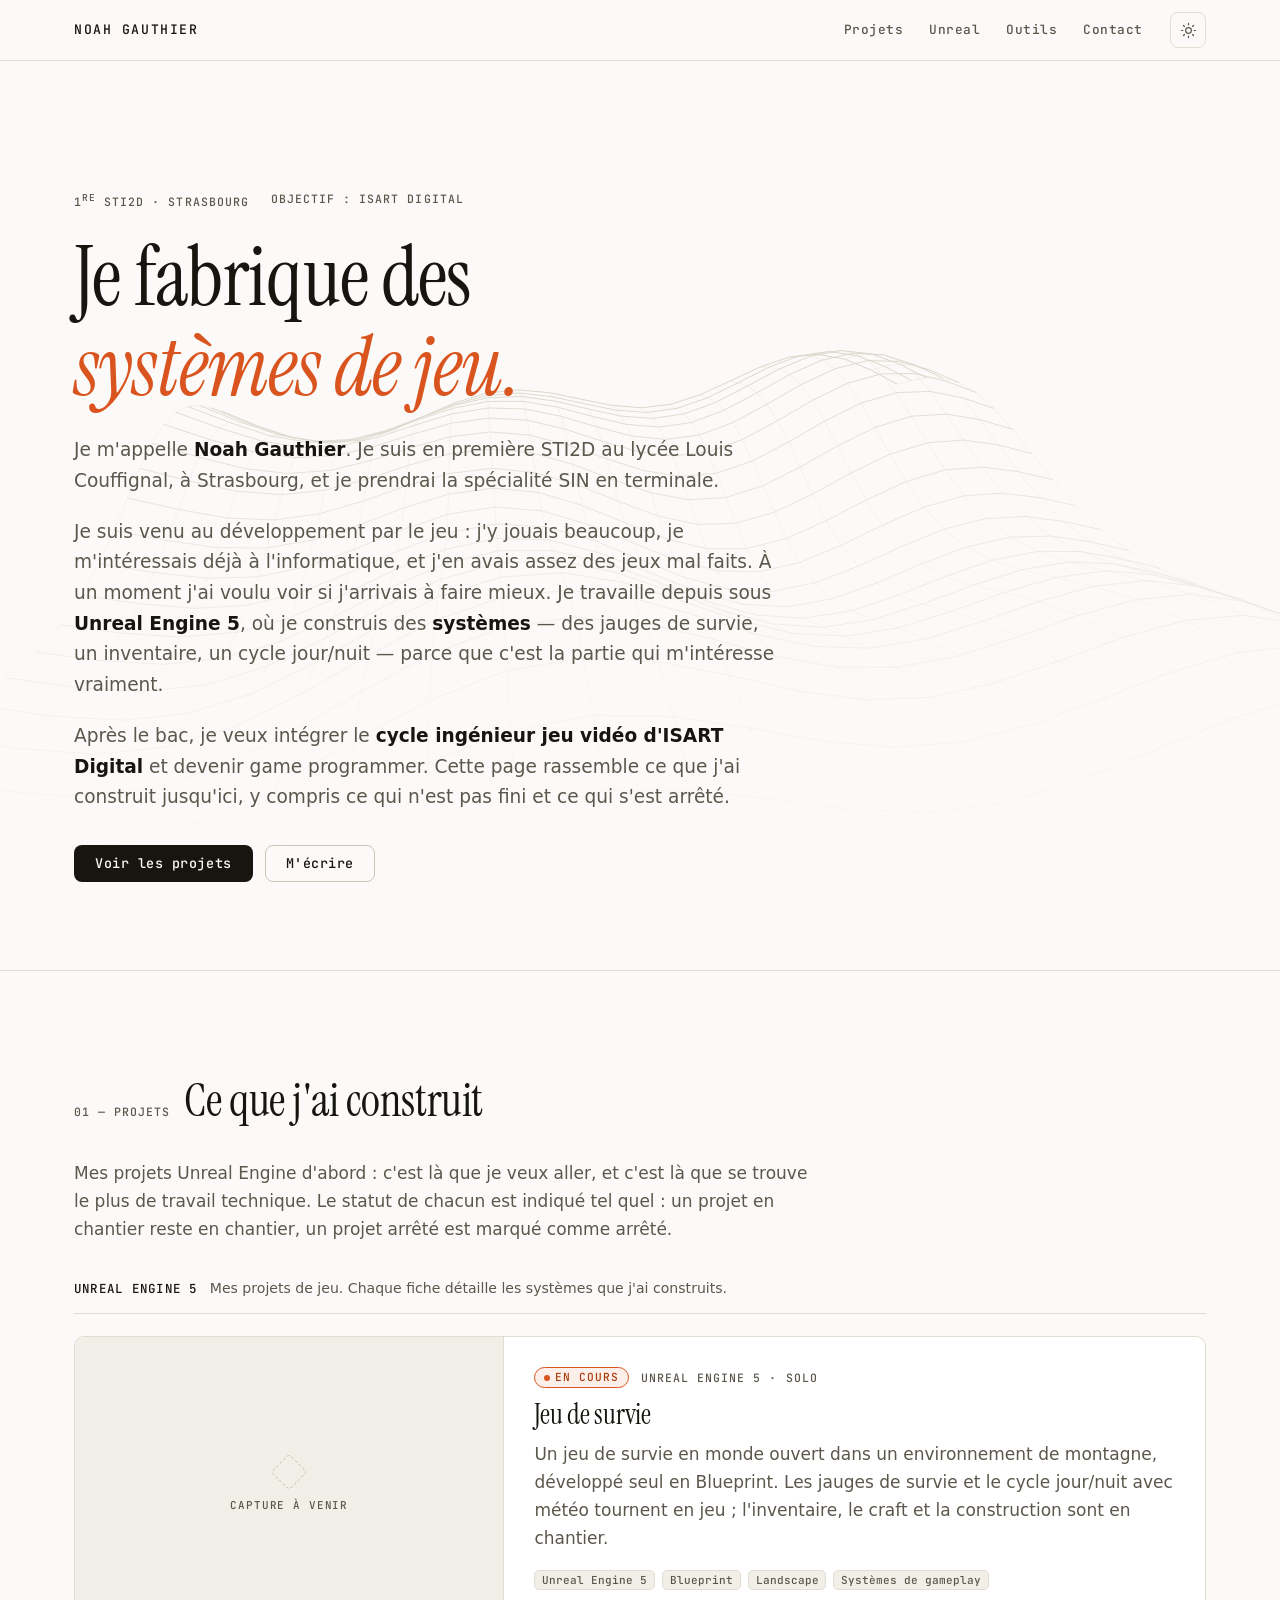
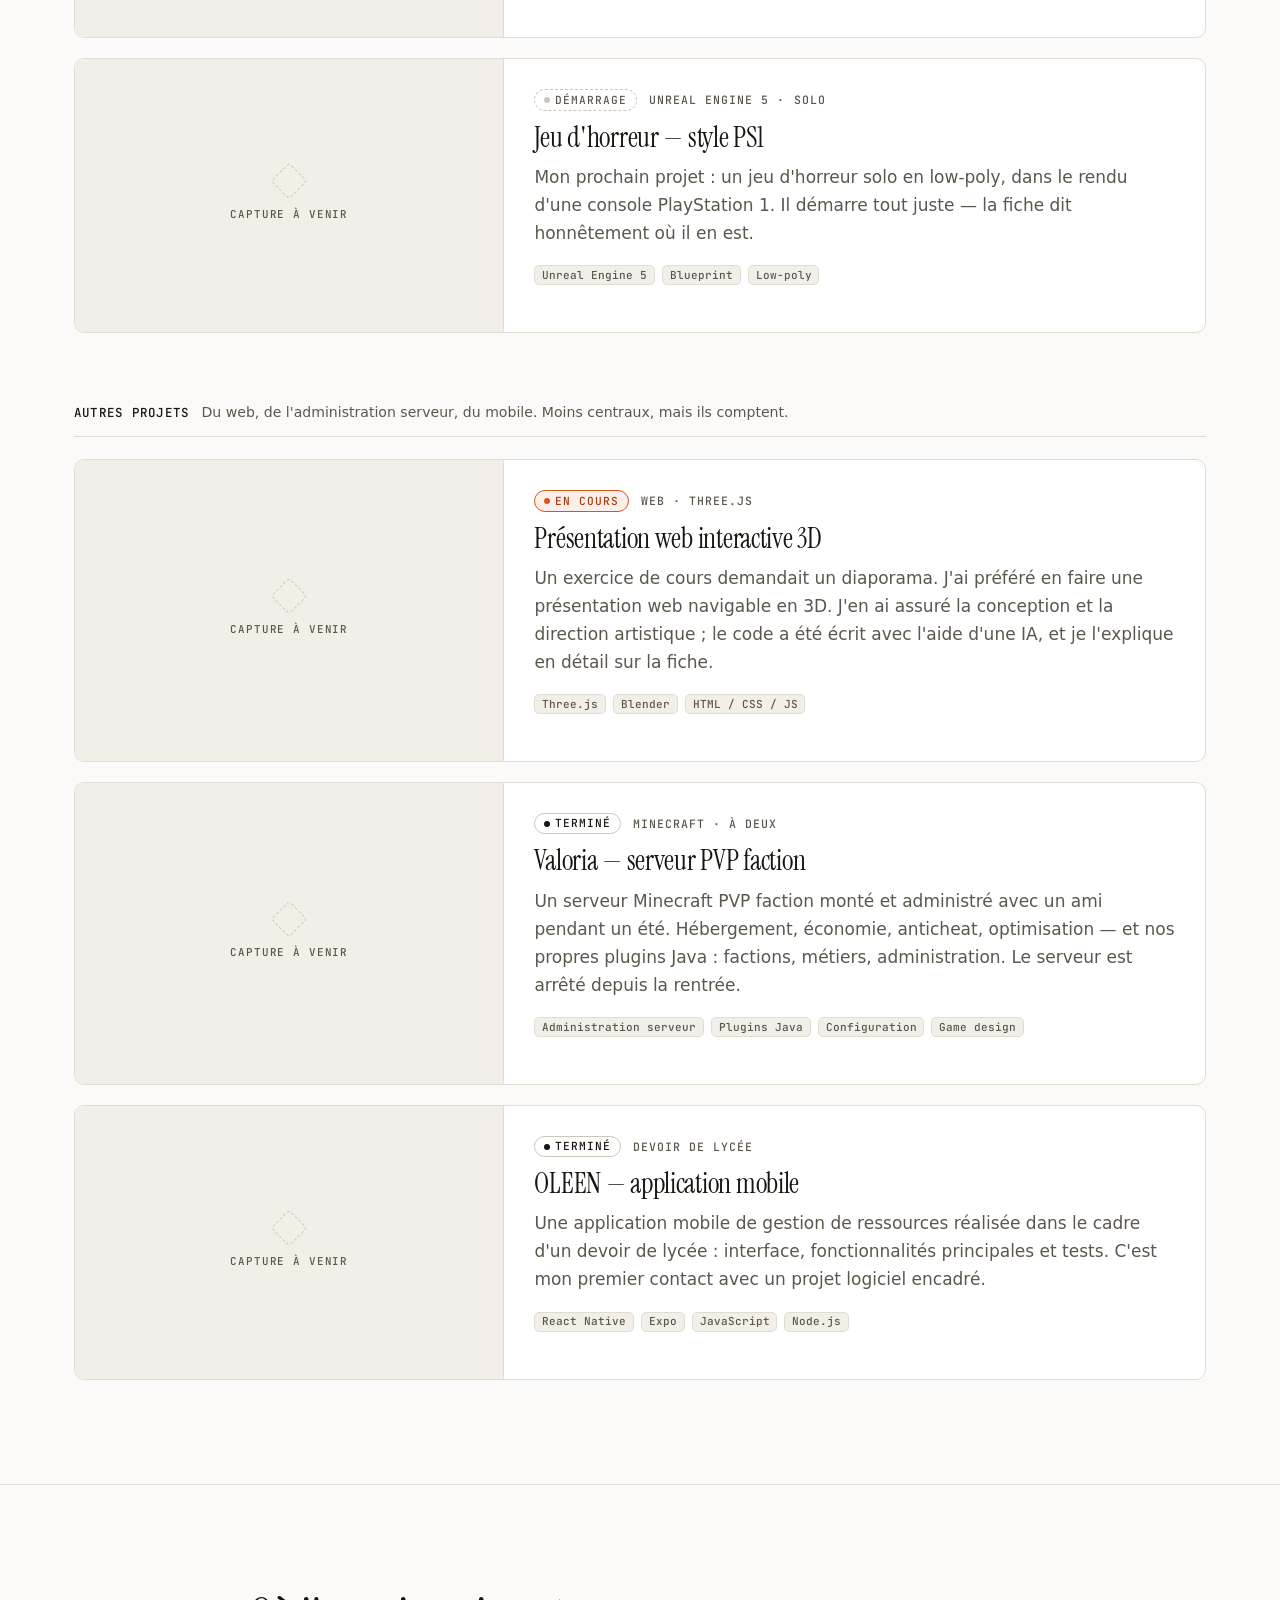
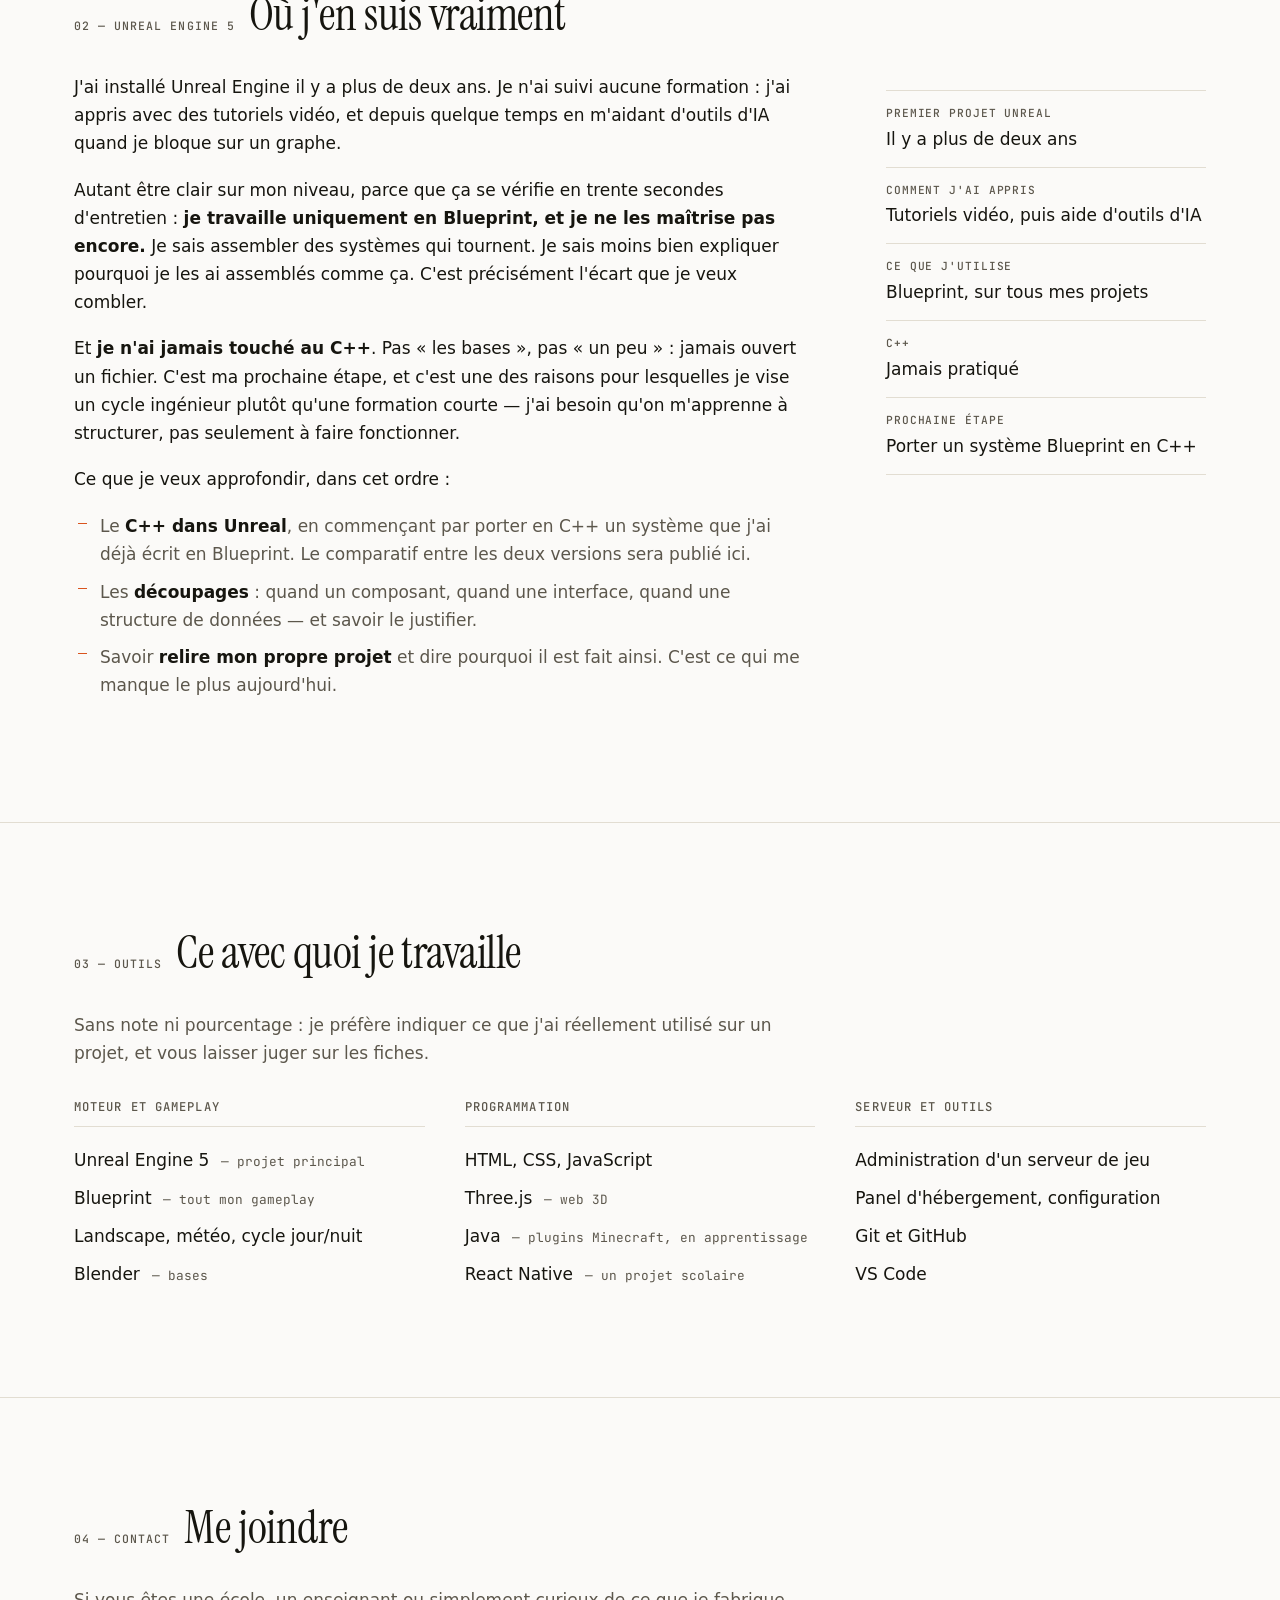
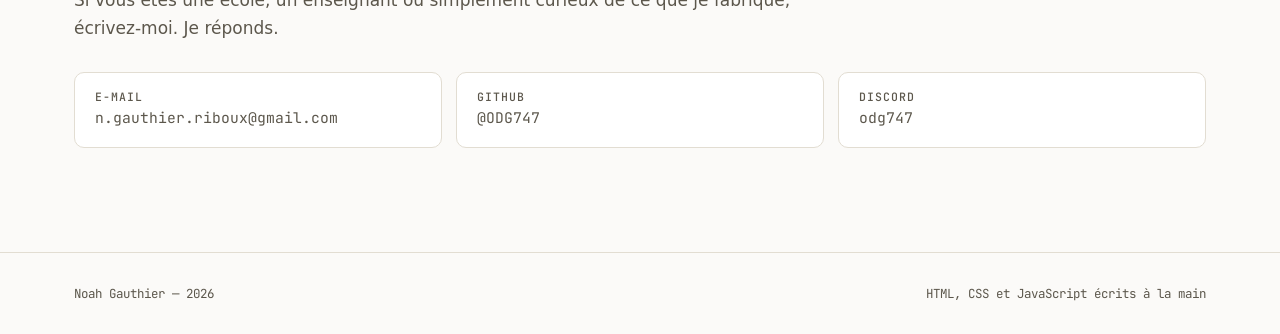
==== commit 11574c5b: "Réorganisation du portfolio autour d'Unreal Engine 5 Correction de fond demandée : ISART travaille b" ====
--- a/index.html
+++ b/index.html
@@ -49,6 +49,7 @@
     <a class="marque" href="./"><span class="marque__long">Noah Gauthier</span><span class="marque__court" aria-hidden="true">NG</span></a>
     <nav class="nav" aria-label="Navigation principale">
       <a href="#projets">Projets</a>
+      <a href="#unreal">Unreal</a>
       <a href="#outils">Outils</a>
       <a href="#contact">Contact</a>
     </nav>
@@ -75,9 +76,10 @@
         Couffignal, à Strasbourg, et je prendrai la spécialité SIN en terminale.</p>
         <p>Je suis venu au développement par le jeu : j'y jouais beaucoup, je m'intéressais
         déjà à l'informatique, et j'en avais assez des jeux mal faits. À un moment j'ai
-        voulu voir si j'arrivais à faire mieux. Depuis, je construis surtout des
-        <strong>systèmes</strong> — des jauges de survie, un cycle jour/nuit, un serveur
-        et ses règles — parce que c'est la partie qui m'intéresse vraiment.</p>
+        voulu voir si j'arrivais à faire mieux. Je travaille depuis sous
+        <strong>Unreal Engine 5</strong>, où je construis des <strong>systèmes</strong> —
+        des jauges de survie, un inventaire, un cycle jour/nuit — parce que c'est la
+        partie qui m'intéresse vraiment.</p>
         <p>Après le bac, je veux intégrer le <strong>cycle ingénieur jeu vidéo d'ISART Digital</strong>
         et devenir game programmer. Cette page rassemble ce que j'ai construit jusqu'ici,
         y compris ce qui n'est pas fini et ce qui s'est arrêté.</p>
@@ -97,11 +99,17 @@
         <h2>Ce que j'ai construit</h2>
       </div>
       <p class="colonne" style="color:var(--encre-douce); margin-bottom:34px;">
-        Classés du plus abouti au plus léger. Le statut de chacun est indiqué tel quel :
+        Mes projets Unreal Engine d'abord : c'est là que je veux aller, et c'est là que
+        se trouve le plus de travail technique. Le statut de chacun est indiqué tel quel :
         un projet en chantier reste en chantier, un projet arrêté est marqué comme arrêté.
       </p>
 
-      <div class="projets">
+      <div class="groupe-projets">
+        <div class="groupe-projets__titre">
+          <h3>Unreal Engine 5</h3>
+          <p>Mes projets de jeu. Chaque fiche détaille les systèmes que j'ai construits.</p>
+        </div>
+        <div class="projets">
 
         <!-- === PROJET : jeu de survie === -->
         <article class="carte">
@@ -126,28 +134,38 @@
           </div>
         </article>
 
-        <!-- === PROJET : serveur Valoria === -->
-        <article class="carte">
-          <div class="carte__visuel">
-            <img src="images/valoria.webp" alt="Capture du serveur Minecraft PVP faction Valoria" loading="lazy" width="800" height="500">
-            <p class="visuel-absent">Capture à venir</p>
-          </div>
-          <div class="carte__corps">
-            <div class="carte__entete">
-              <span class="statut" data-statut="termine">Terminé</span>
-              <span class="etiquette">Minecraft · à deux</span>
-            </div>
-            <h3><a href="projets/serveur-valoria.html">Valoria — serveur PVP faction</a></h3>
-            <p class="carte__texte">
-              Un serveur Minecraft PVP faction monté et administré avec un ami pendant un été.
-              Hébergement, économie, anticheat, optimisation — et nos propres plugins Java :
-              factions, métiers, administration. Le serveur est arrêté depuis la rentrée.
-            </p>
-            <ul class="technos">
-              <li>Administration serveur</li><li>Plugins Java</li><li>Configuration</li><li>Game design</li>
-            </ul>
-          </div>
-        </article>
+        <!-- === PROJET : jeu d'horreur PS1 === -->
+        <article class="carte">
+          <div class="carte__visuel">
+            <img src="images/horreur-ps1.webp" alt="Capture du jeu d'horreur en style PS1" loading="lazy" width="800" height="500">
+            <p class="visuel-absent">Capture à venir</p>
+          </div>
+          <div class="carte__corps">
+            <div class="carte__entete">
+              <span class="statut" data-statut="demarrage">Démarrage</span>
+              <span class="etiquette">Unreal Engine 5 · solo</span>
+            </div>
+            <h3><a href="projets/horreur-ps1.html">Jeu d'horreur — style PS1</a></h3>
+            <p class="carte__texte">
+              Mon prochain projet : un jeu d'horreur solo en low-poly, dans le rendu
+              d'une console PlayStation 1. Il démarre tout juste — la fiche dit
+              honnêtement où il en est.
+            </p>
+            <ul class="technos">
+              <li>Unreal Engine 5</li><li>Blueprint</li><li>Low-poly</li>
+            </ul>
+          </div>
+        </article>
+
+        </div>
+      </div>
+
+      <div class="groupe-projets">
+        <div class="groupe-projets__titre">
+          <h3>Autres projets</h3>
+          <p>Du web, de l'administration serveur, du mobile. Moins centraux, mais ils comptent.</p>
+        </div>
+        <div class="projets">
 
         <!-- === PROJET : présentation web 3D === -->
         <article class="carte">
@@ -173,25 +191,25 @@
           </div>
         </article>
 
-        <!-- === PROJET : jeu d'horreur PS1 === -->
-        <article class="carte">
-          <div class="carte__visuel">
-            <img src="images/horreur-ps1.webp" alt="Capture du jeu d'horreur en style PS1" loading="lazy" width="800" height="500">
-            <p class="visuel-absent">Capture à venir</p>
-          </div>
-          <div class="carte__corps">
-            <div class="carte__entete">
-              <span class="statut" data-statut="demarrage">Démarrage</span>
-              <span class="etiquette">Unreal Engine 5 · solo</span>
-            </div>
-            <h3><a href="projets/horreur-ps1.html">Jeu d'horreur — style PS1</a></h3>
-            <p class="carte__texte">
-              Mon prochain projet : un jeu d'horreur solo en low-poly, dans le rendu
-              d'une console PlayStation 1. Il démarre tout juste — la fiche dit
-              honnêtement où il en est.
-            </p>
-            <ul class="technos">
-              <li>Unreal Engine 5</li><li>Blueprint</li><li>Low-poly</li>
+        <!-- === PROJET : serveur Valoria === -->
+        <article class="carte">
+          <div class="carte__visuel">
+            <img src="images/valoria.webp" alt="Capture du serveur Minecraft PVP faction Valoria" loading="lazy" width="800" height="500">
+            <p class="visuel-absent">Capture à venir</p>
+          </div>
+          <div class="carte__corps">
+            <div class="carte__entete">
+              <span class="statut" data-statut="termine">Terminé</span>
+              <span class="etiquette">Minecraft · à deux</span>
+            </div>
+            <h3><a href="projets/serveur-valoria.html">Valoria — serveur PVP faction</a></h3>
+            <p class="carte__texte">
+              Un serveur Minecraft PVP faction monté et administré avec un ami pendant un été.
+              Hébergement, économie, anticheat, optimisation — et nos propres plugins Java :
+              factions, métiers, administration. Le serveur est arrêté depuis la rentrée.
+            </p>
+            <ul class="technos">
+              <li>Administration serveur</li><li>Plugins Java</li><li>Configuration</li><li>Game design</li>
             </ul>
           </div>
         </article>
@@ -219,6 +237,55 @@
           </div>
         </article>
 
+        </div>
+      </div>
+      </div>
+    </div>
+  </section>
+
+
+  <!-- ================= UNREAL ENGINE 5 ================= -->
+  <section class="section" id="unreal">
+    <div class="enveloppe">
+      <div class="section__titre">
+        <span class="etiquette">02 — Unreal Engine 5</span>
+        <h2>Où j'en suis vraiment</h2>
+      </div>
+      <div class="ue5">
+        <div class="colonne">
+          <p>
+            J'ai installé Unreal Engine il y a plus de deux ans. Je n'ai suivi aucune
+            formation : j'ai appris avec des tutoriels vidéo, et depuis quelque temps
+            en m'aidant d'outils d'IA quand je bloque sur un graphe.
+          </p>
+          <p>
+            Autant être clair sur mon niveau, parce que ça se vérifie en trente secondes
+            d'entretien : <strong>je travaille uniquement en Blueprint, et je ne les
+            maîtrise pas encore.</strong> Je sais assembler des systèmes qui tournent.
+            Je sais moins bien expliquer pourquoi je les ai assemblés comme ça. C'est
+            précisément l'écart que je veux combler.
+          </p>
+          <p>
+            Et <strong>je n'ai jamais touché au C++</strong>. Pas « les bases », pas
+            « un peu » : jamais ouvert un fichier. C'est ma prochaine étape, et c'est
+            une des raisons pour lesquelles je vise un cycle ingénieur plutôt qu'une
+            formation courte — j'ai besoin qu'on m'apprenne à structurer, pas seulement
+            à faire fonctionner.
+          </p>
+          <p>Ce que je veux approfondir, dans cet ordre :</p>
+          <ul class="liste-fleche">
+            <li>Le <strong>C++ dans Unreal</strong>, en commençant par porter en C++ un système que j'ai déjà écrit en Blueprint. Le comparatif entre les deux versions sera publié ici.</li>
+            <li>Les <strong>découpages</strong> : quand un composant, quand une interface, quand une structure de données — et savoir le justifier.</li>
+            <li>Savoir <strong>relire mon propre projet</strong> et dire pourquoi il est fait ainsi. C'est ce qui me manque le plus aujourd'hui.</li>
+          </ul>
+        </div>
+        <dl class="ue5__reperes">
+          <div><dt>Premier projet Unreal</dt><dd>Il y a plus de deux ans</dd></div>
+          <div><dt>Comment j'ai appris</dt><dd>Tutoriels vidéo, puis aide d'outils d'IA</dd></div>
+          <div><dt>Ce que j'utilise</dt><dd>Blueprint, sur tous mes projets</dd></div>
+          <div><dt>C++</dt><dd>Jamais pratiqué</dd></div>
+          <div><dt>Prochaine étape</dt><dd>Porter un système Blueprint en C++</dd></div>
+        </dl>
       </div>
     </div>
   </section>
@@ -227,7 +294,7 @@
   <section class="section" id="outils">
     <div class="enveloppe">
       <div class="section__titre">
-        <span class="etiquette">02 — Outils</span>
+        <span class="etiquette">03 — Outils</span>
         <h2>Ce avec quoi je travaille</h2>
       </div>
       <p class="colonne" style="color:var(--encre-douce); margin-bottom:34px;">
@@ -270,7 +337,7 @@
   <section class="section" id="contact">
     <div class="enveloppe">
       <div class="section__titre">
-        <span class="etiquette">03 — Contact</span>
+        <span class="etiquette">04 — Contact</span>
         <h2>Me joindre</h2>
       </div>
       <p class="colonne" style="color:var(--encre-douce);">
--- a/assets/style.css
+++ b/assets/style.css
@@ -349,6 +349,19 @@
   .carte__visuel { border-right: 0; border-bottom: 1px solid var(--trait); min-height: 175px; }
 }
 
+/* --- Groupes de projets sur l'accueil --- */
+.groupe-projets + .groupe-projets { margin-top: clamp(44px, 6vw, 68px); }
+.groupe-projets__titre {
+  display: flex; align-items: baseline; gap: 12px; flex-wrap: wrap;
+  padding-bottom: 12px; margin-bottom: 22px;
+  border-bottom: 1px solid var(--trait);
+}
+.groupe-projets__titre h3 {
+  font-family: var(--mono); font-size: .78rem; font-weight: 500;
+  letter-spacing: .1em; text-transform: uppercase; color: var(--encre);
+}
+.groupe-projets__titre p { font-size: .88rem; color: var(--encre-douce); margin: 0; }
+
 /* 6. FICHES PROJET ------------------------------------------------------ */
 
 .fiche__entete { padding-block: clamp(40px, 7vw, 76px) clamp(28px, 4vw, 44px); }
@@ -470,3 +483,72 @@
   body { background: #fff; color: #000; font-size: 11pt; }
   .carte, .contacts a { break-inside: avoid; }
 }
+
+
+/* 9. BLOCS SYSTÈME (partie technique des fiches UE5) --------------------- */
+
+.systemes { display: flex; flex-direction: column; gap: 22px; margin-top: 26px; }
+
+.systeme {
+  border: 1px solid var(--trait);
+  border-radius: var(--rayon);
+  background: var(--fond-carte);
+  padding: clamp(20px, 3vw, 30px);
+}
+.systeme__entete {
+  display: flex; align-items: center; gap: 12px; flex-wrap: wrap;
+  padding-bottom: 16px; margin-bottom: 18px;
+  border-bottom: 1px solid var(--trait);
+}
+.systeme__entete h3 {
+  font-size: clamp(1.25rem, 2.6vw, 1.5rem);
+  margin-right: auto; padding-top: 0; border-top: 0;
+}
+
+/* Chaque ligne : une étiquette monospace à gauche, le texte à droite. */
+.systeme__grille { margin: 0; display: flex; flex-direction: column; gap: 16px; }
+.systeme__grille > div { display: grid; grid-template-columns: 178px minmax(0, 1fr); gap: 4px 22px; }
+.systeme__grille dt {
+  font: 500 .7rem/1.5 var(--mono);
+  letter-spacing: .08em; text-transform: uppercase;
+  color: var(--encre-douce);
+  padding-top: .28em;
+}
+.systeme__grille dd { margin: 0; color: var(--encre); }
+.systeme__grille dd code {
+  font: 400 .88em/1 var(--mono);
+  padding: .18em .4em; border-radius: 4px;
+  background: var(--fond-creux); border: 1px solid var(--trait);
+  color: var(--accent-encre);
+  white-space: nowrap;
+}
+.systeme__grille dd em { color: var(--encre-douce); font-style: italic; }
+
+.systeme figure { margin: 22px 0 0; }
+.systeme .fiche__visuel { min-height: 150px; margin-bottom: 0; }
+.systeme figcaption { display: flex; gap: 8px 16px; flex-wrap: wrap; justify-content: space-between; }
+.lien-image { color: var(--accent-encre); white-space: nowrap; }
+
+@media (max-width: 700px) {
+  .systeme__grille > div { grid-template-columns: 1fr; gap: 3px; }
+  .systeme__grille dt { padding-top: 0; }
+}
+
+/* 10. SECTION UNREAL ENGINE --------------------------------------------- */
+
+.ue5 { display: grid; grid-template-columns: minmax(0, 1fr) minmax(0, 320px); gap: clamp(28px, 5vw, 56px); align-items: start; }
+.ue5__reperes { display: flex; flex-direction: column; gap: 0; }
+.ue5__reperes > div { padding: 14px 0; border-top: 1px solid var(--trait); }
+.ue5__reperes > div:last-child { border-bottom: 1px solid var(--trait); }
+.ue5__reperes dt { font: 500 .7rem/1.5 var(--mono); letter-spacing: .08em; text-transform: uppercase; color: var(--encre-douce); margin-bottom: 3px; }
+.ue5__reperes dd { margin: 0; color: var(--encre); }
+
+@media (max-width: 860px) {
+  .ue5 { grid-template-columns: 1fr; }
+}
+
+/* Liste à tiret d'accent, réutilisable hors des fiches projet. */
+.liste-fleche { padding-left: 0; list-style: none; margin: 0 0 1.1em; }
+.liste-fleche li { position: relative; padding-left: 26px; margin-bottom: .55em; color: var(--encre-douce); }
+.liste-fleche li::before { content: ""; position: absolute; left: 4px; top: .62em; width: 9px; height: 1px; background: var(--accent); }
+.liste-fleche li strong { color: var(--encre); font-weight: 600; }
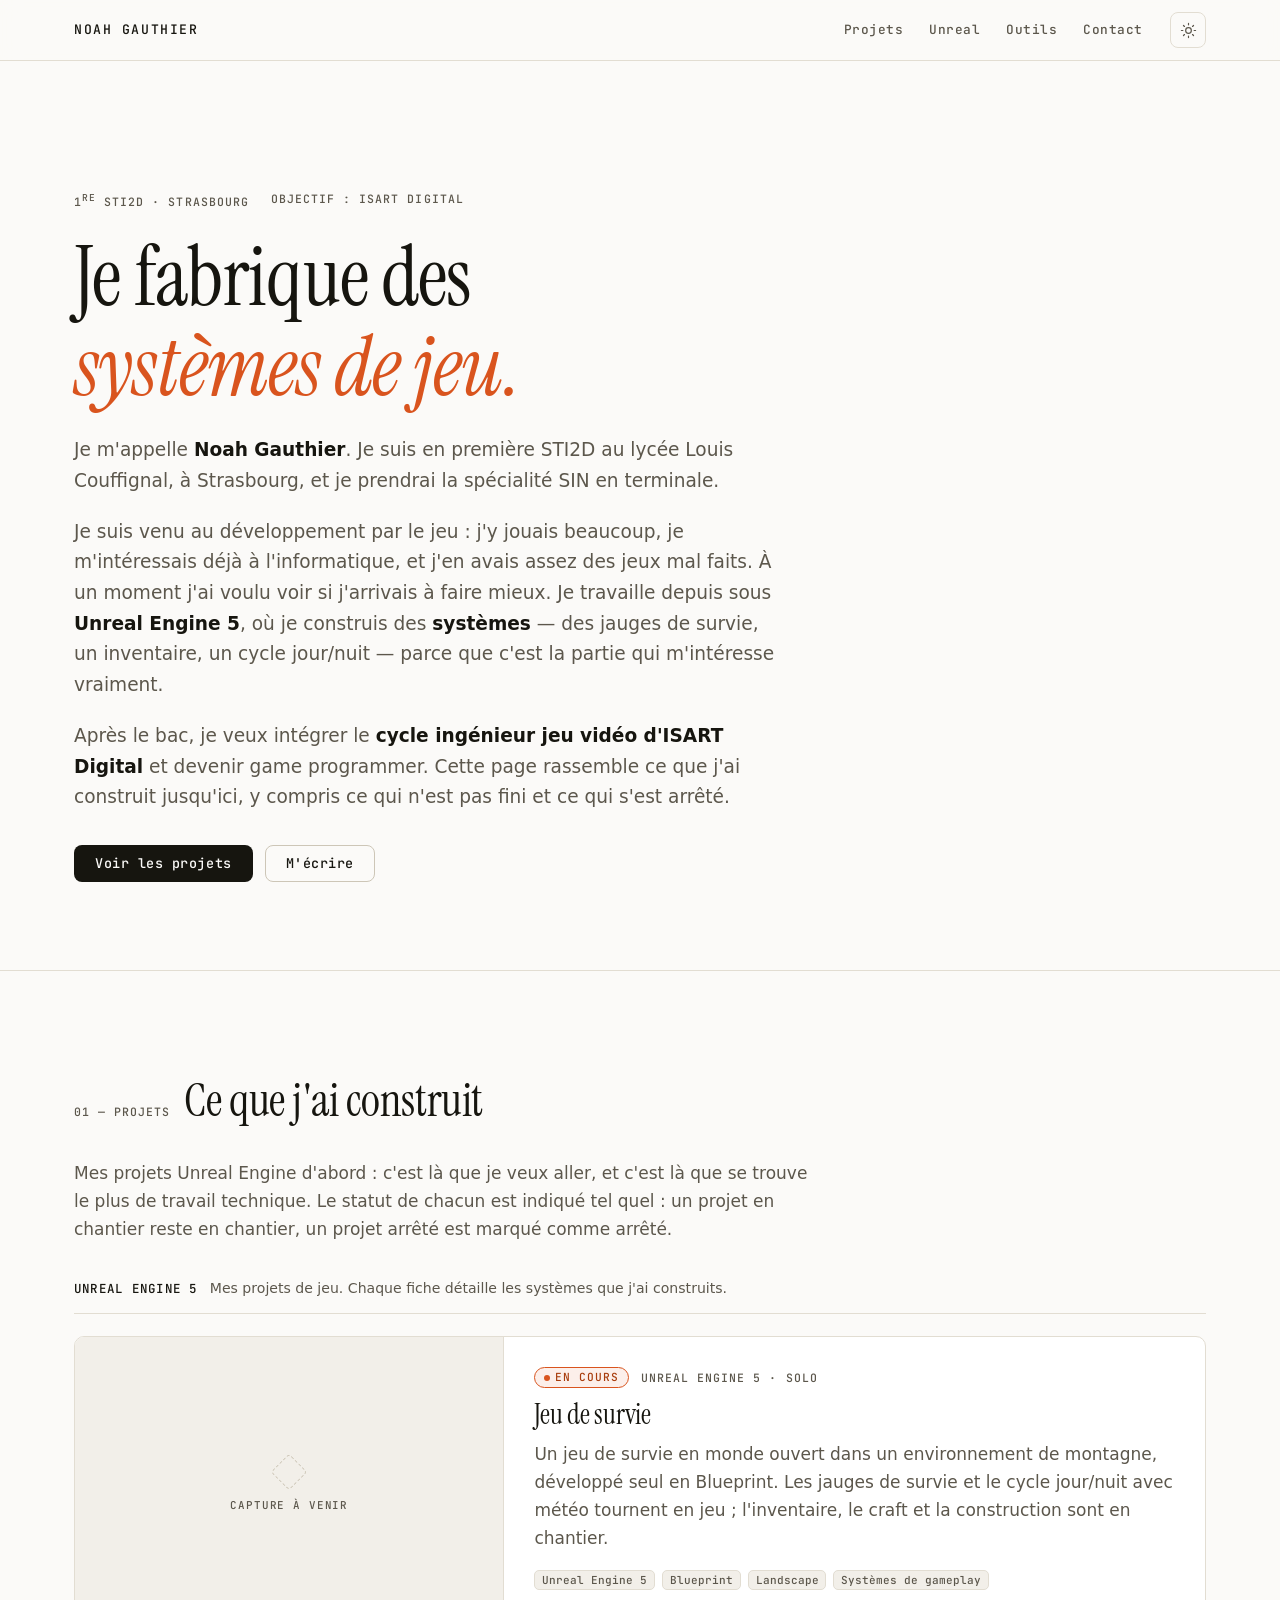
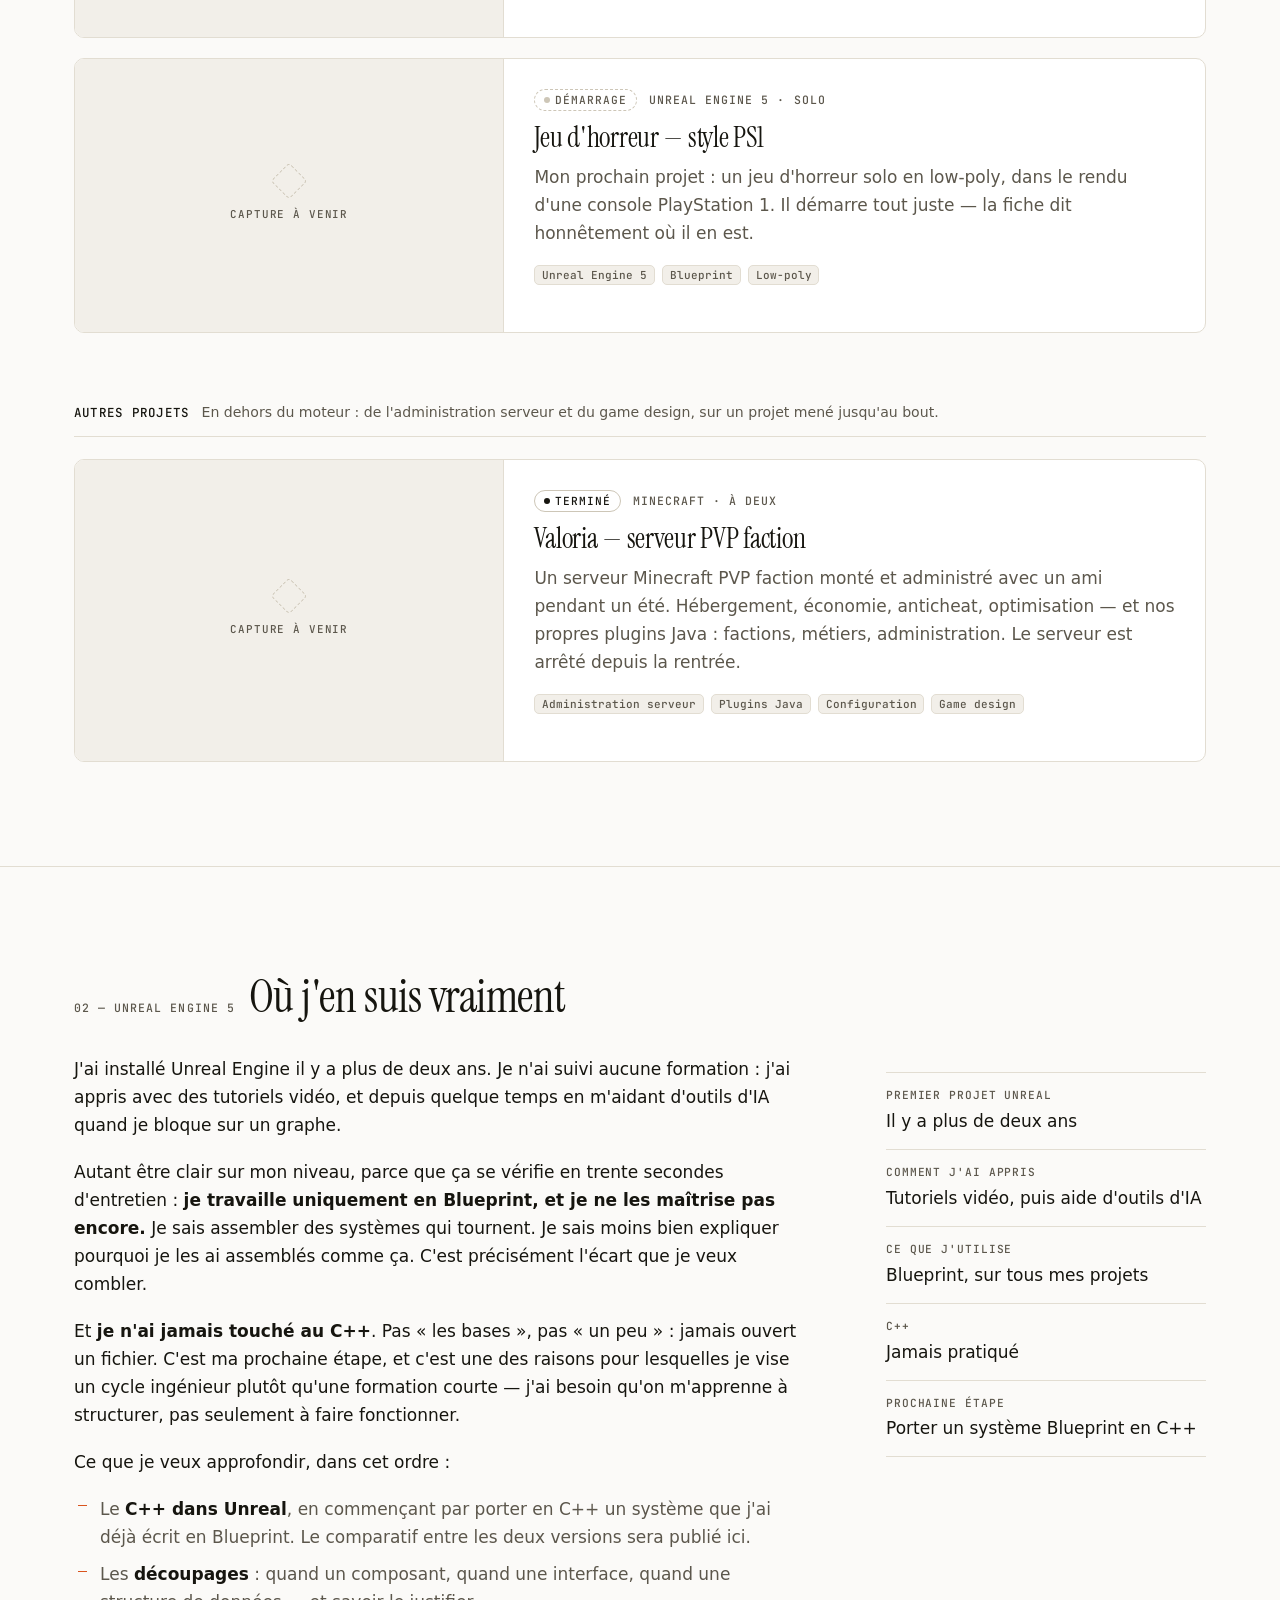
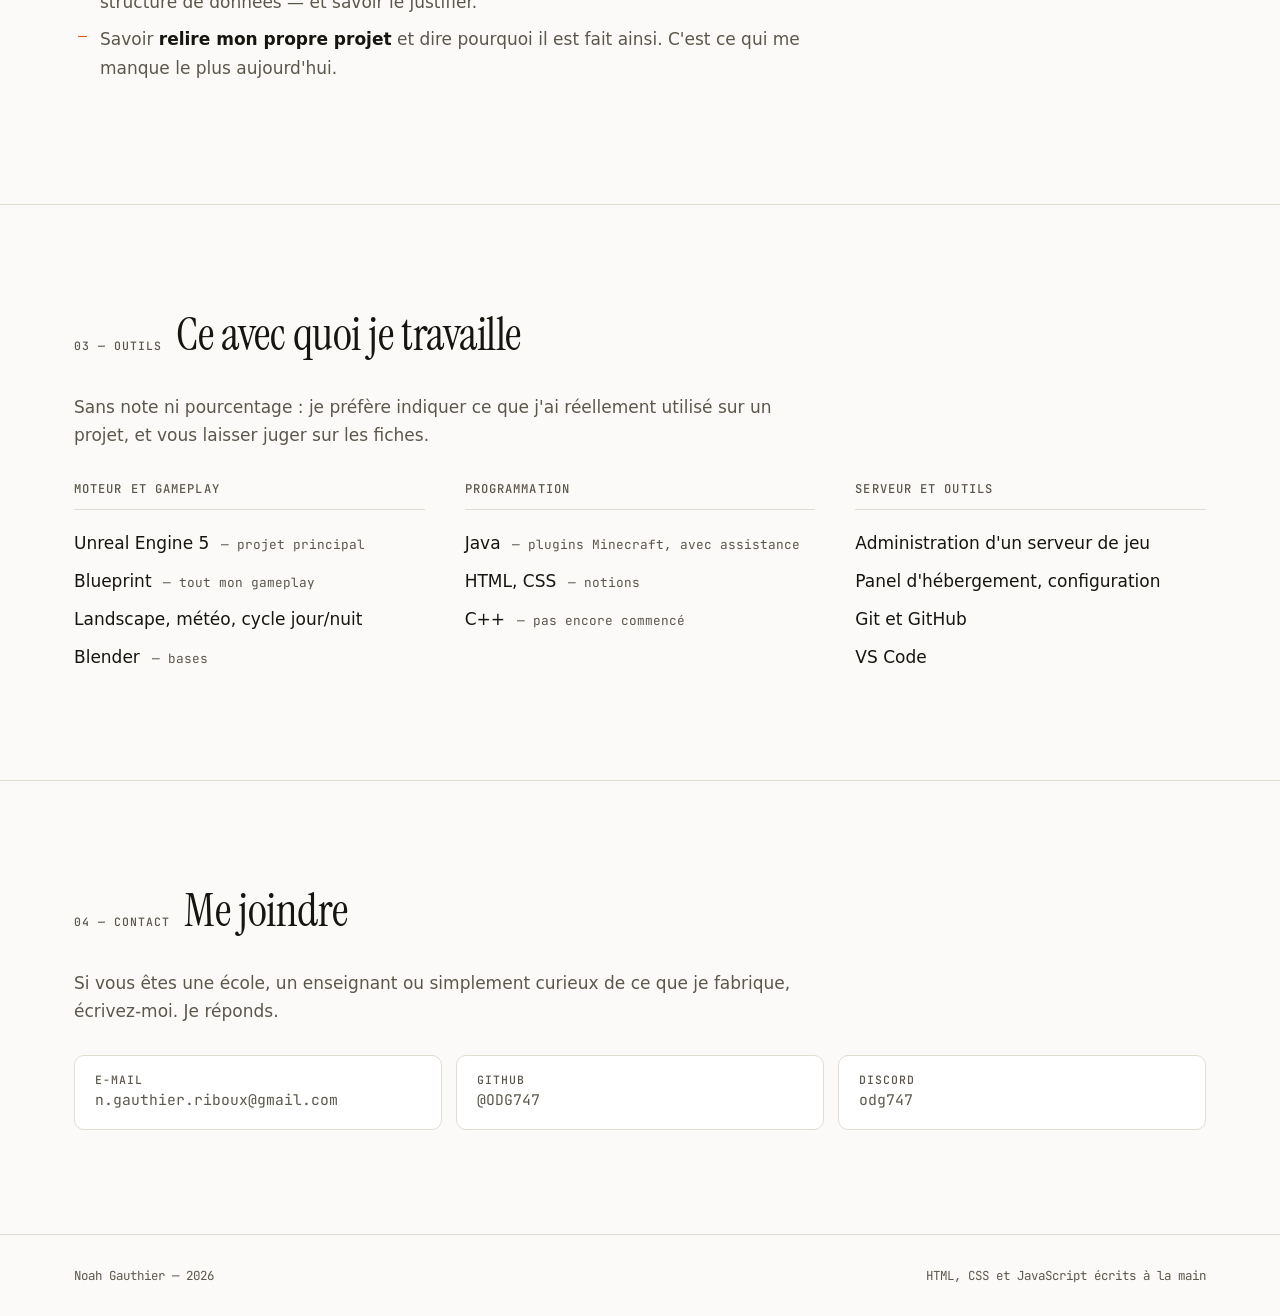
==== commit 726c8bc9: "Retrait d'OLEEN et de la présentation web 3D Vérification faite auprès de l'auteur : ces deux projet" ====
--- a/index.html
+++ b/index.html
@@ -4,7 +4,7 @@
 <meta charset="utf-8">
 <meta name="viewport" content="width=device-width, initial-scale=1">
 <title>Noah Gauthier — Portfolio</title>
-<meta name="description" content="Élève en 1re STI2D à Strasbourg. Je fabrique des systèmes de jeu sous Unreal Engine 5 et j'ai administré un serveur Minecraft PVP faction. Objectif : cycle ingénieur jeu vidéo à ISART Digital.">
+<meta name="description" content="Élève en 1re STI2D à Strasbourg. Je construis des systèmes de jeu sous Unreal Engine 5 en Blueprint, et j'ai monté et administré un serveur Minecraft PVP faction. Objectif : cycle ingénieur jeu vidéo à ISART Digital.">
 <meta name="author" content="Noah Gauthier">
 <meta name="theme-color" content="#fbfaf8" media="(prefers-color-scheme: light)">
 <meta name="theme-color" content="#100f0d" media="(prefers-color-scheme: dark)">
@@ -14,7 +14,7 @@
 <meta property="og:locale" content="fr_FR">
 <meta property="og:site_name" content="Noah Gauthier">
 <meta property="og:title" content="Noah Gauthier — Portfolio">
-<meta property="og:description" content="Élève en 1re STI2D à Strasbourg. Systèmes de jeu sous Unreal Engine 5, serveur Minecraft PVP faction, web 3D. Objectif : ISART Digital, game programming.">
+<meta property="og:description" content="Élève en 1re STI2D à Strasbourg. Systèmes de jeu sous Unreal Engine 5 en Blueprint, et un serveur Minecraft PVP faction mené de bout en bout. Objectif : ISART Digital, cycle ingénieur jeu vidéo.">
 <meta property="og:url" content="https://odg747.github.io/Portfolio/">
 <meta property="og:image" content="https://odg747.github.io/Portfolio/images/og.png">
 <meta property="og:image:width" content="1200">
@@ -163,33 +163,9 @@
       <div class="groupe-projets">
         <div class="groupe-projets__titre">
           <h3>Autres projets</h3>
-          <p>Du web, de l'administration serveur, du mobile. Moins centraux, mais ils comptent.</p>
+          <p>En dehors du moteur : de l'administration serveur et du game design, sur un projet mené jusqu'au bout.</p>
         </div>
         <div class="projets">
-
-        <!-- === PROJET : présentation web 3D === -->
-        <article class="carte">
-          <div class="carte__visuel">
-            <img src="images/presentation-3d.webp" alt="Capture de la présentation web interactive en 3D" loading="lazy" width="800" height="500">
-            <p class="visuel-absent">Capture à venir</p>
-          </div>
-          <div class="carte__corps">
-            <div class="carte__entete">
-              <span class="statut" data-statut="en-cours">En cours</span>
-              <span class="etiquette">Web · Three.js</span>
-            </div>
-            <h3><a href="projets/presentation-3d.html">Présentation web interactive 3D</a></h3>
-            <p class="carte__texte">
-              Un exercice de cours demandait un diaporama. J'ai préféré en faire une
-              présentation web navigable en 3D. J'en ai assuré la conception et la
-              direction artistique ; le code a été écrit avec l'aide d'une IA, et je
-              l'explique en détail sur la fiche.
-            </p>
-            <ul class="technos">
-              <li>Three.js</li><li>Blender</li><li>HTML / CSS / JS</li>
-            </ul>
-          </div>
-        </article>
 
         <!-- === PROJET : serveur Valoria === -->
         <article class="carte">
@@ -210,29 +186,6 @@
             </p>
             <ul class="technos">
               <li>Administration serveur</li><li>Plugins Java</li><li>Configuration</li><li>Game design</li>
-            </ul>
-          </div>
-        </article>
-
-        <!-- === PROJET : OLEEN === -->
-        <article class="carte">
-          <div class="carte__visuel">
-            <img src="images/oleen.webp" alt="Capture de l'application mobile OLEEN" loading="lazy" width="800" height="500">
-            <p class="visuel-absent">Capture à venir</p>
-          </div>
-          <div class="carte__corps">
-            <div class="carte__entete">
-              <span class="statut" data-statut="termine">Terminé</span>
-              <span class="etiquette">Devoir de lycée</span>
-            </div>
-            <h3><a href="projets/oleen.html">OLEEN — application mobile</a></h3>
-            <p class="carte__texte">
-              Une application mobile de gestion de ressources réalisée dans le cadre d'un
-              devoir de lycée : interface, fonctionnalités principales et tests. C'est mon
-              premier contact avec un projet logiciel encadré.
-            </p>
-            <ul class="technos">
-              <li>React Native</li><li>Expo</li><li>JavaScript</li><li>Node.js</li>
             </ul>
           </div>
         </article>
@@ -314,10 +267,9 @@
         <div>
           <h3>Programmation</h3>
           <ul>
-            <li>HTML, CSS, JavaScript</li>
-            <li>Three.js <span>— web 3D</span></li>
-            <li>Java <span>— plugins Minecraft, en apprentissage</span></li>
-            <li>React Native <span>— un projet scolaire</span></li>
+            <li>Java <span>— plugins Minecraft, avec assistance</span></li>
+            <li>HTML, CSS <span>— notions</span></li>
+            <li>C++ <span>— pas encore commencé</span></li>
           </ul>
         </div>
         <div>
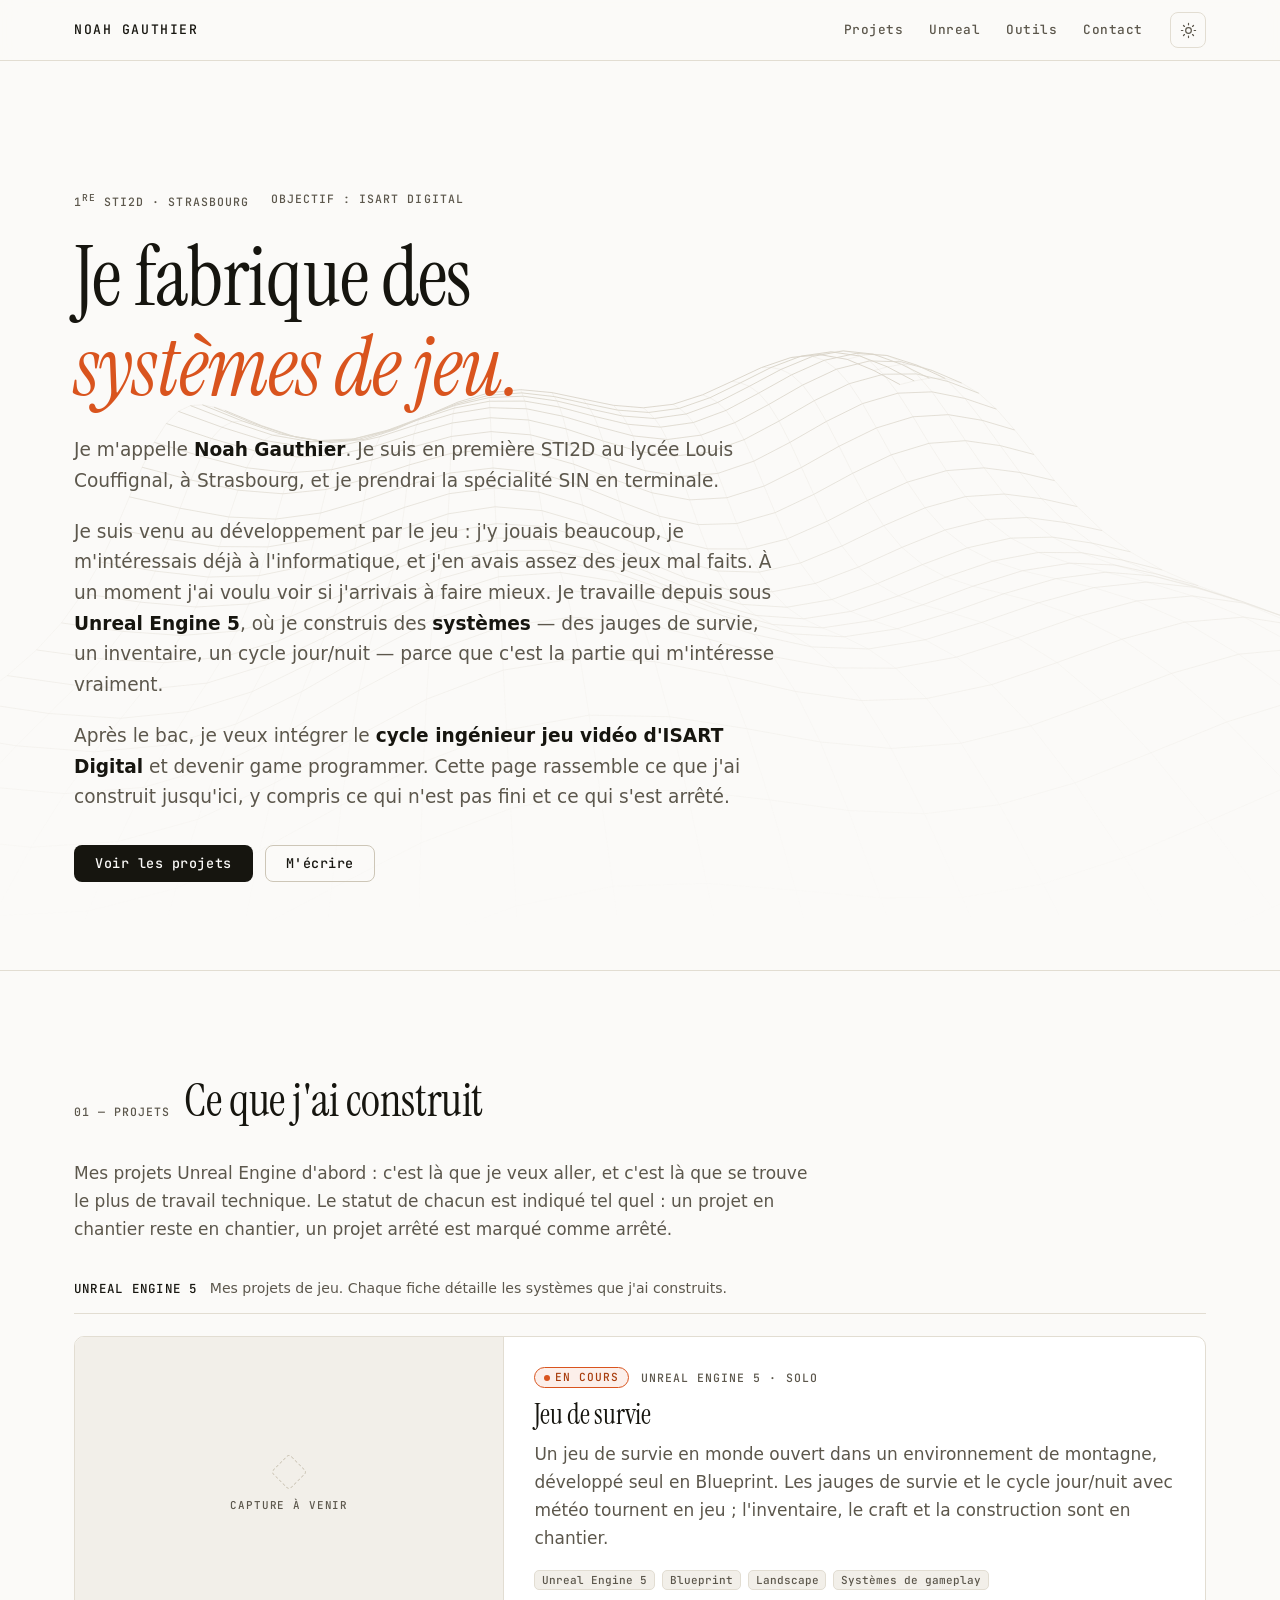
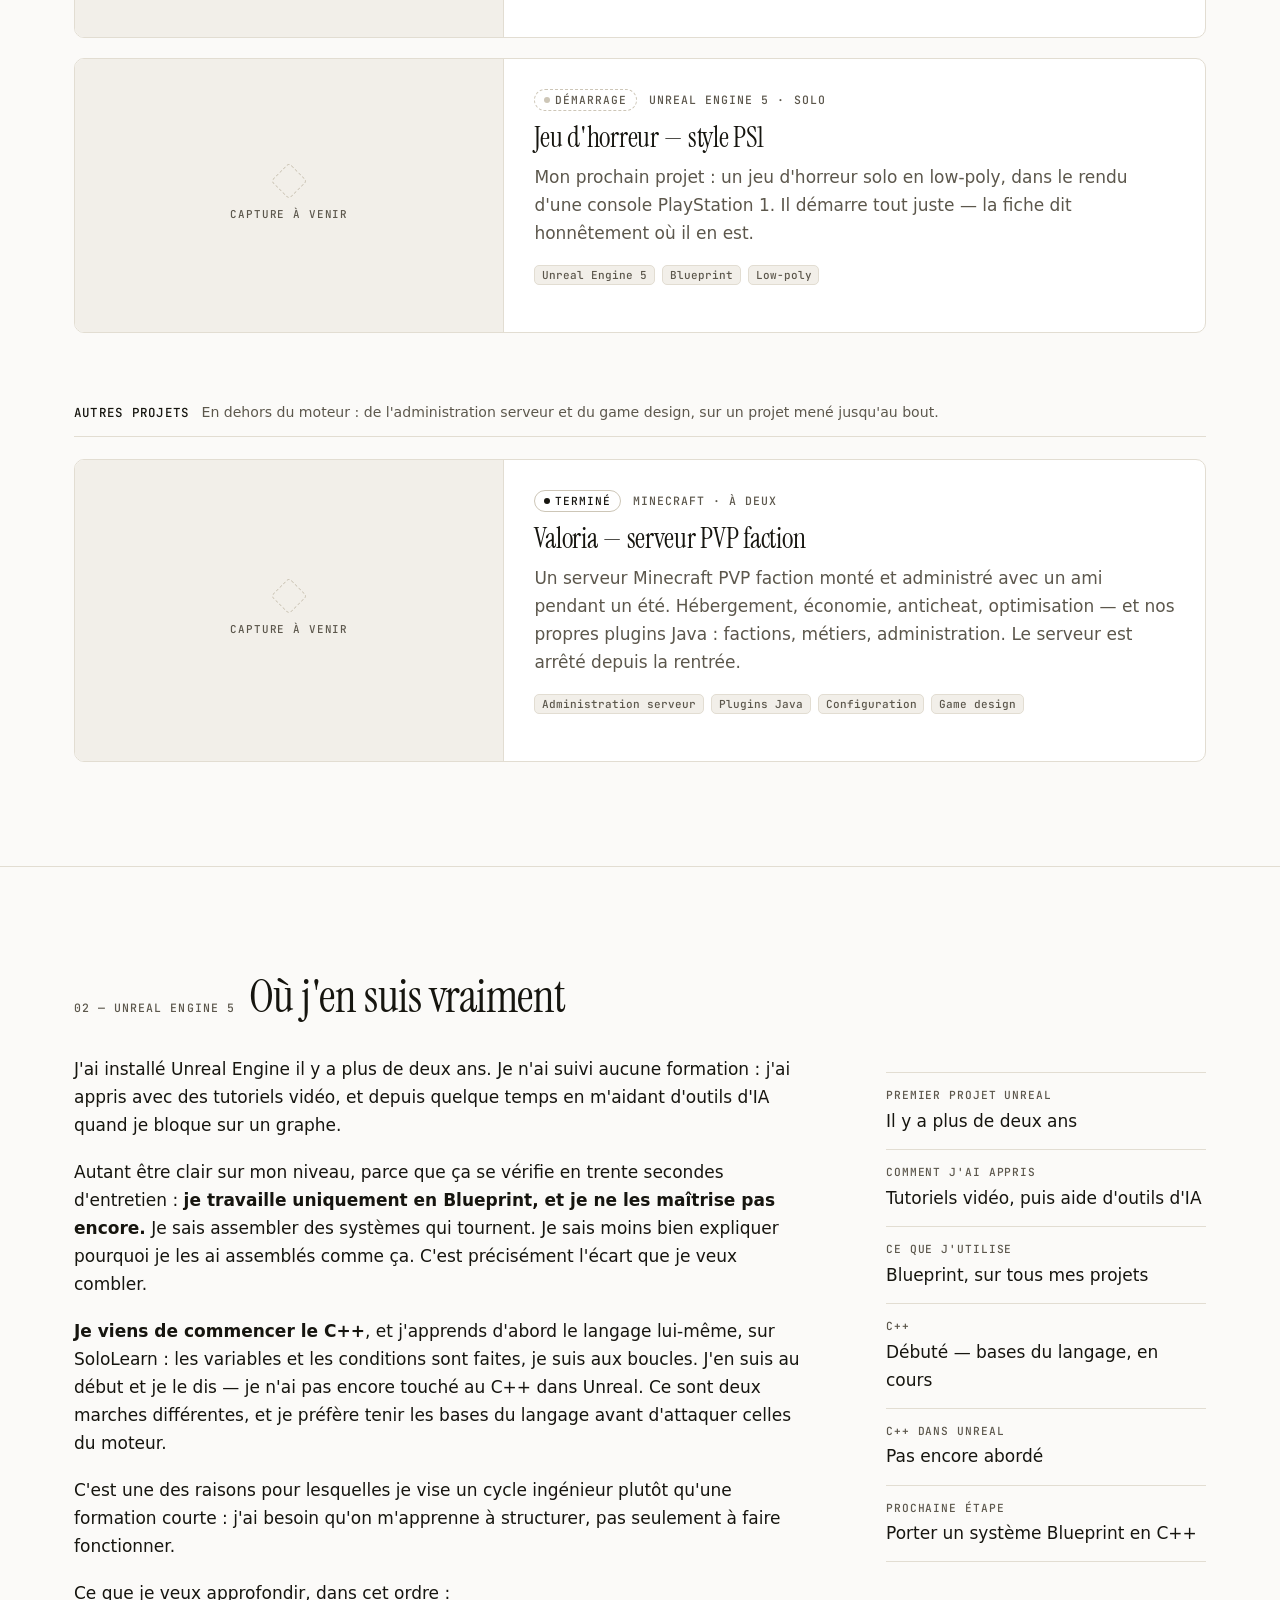
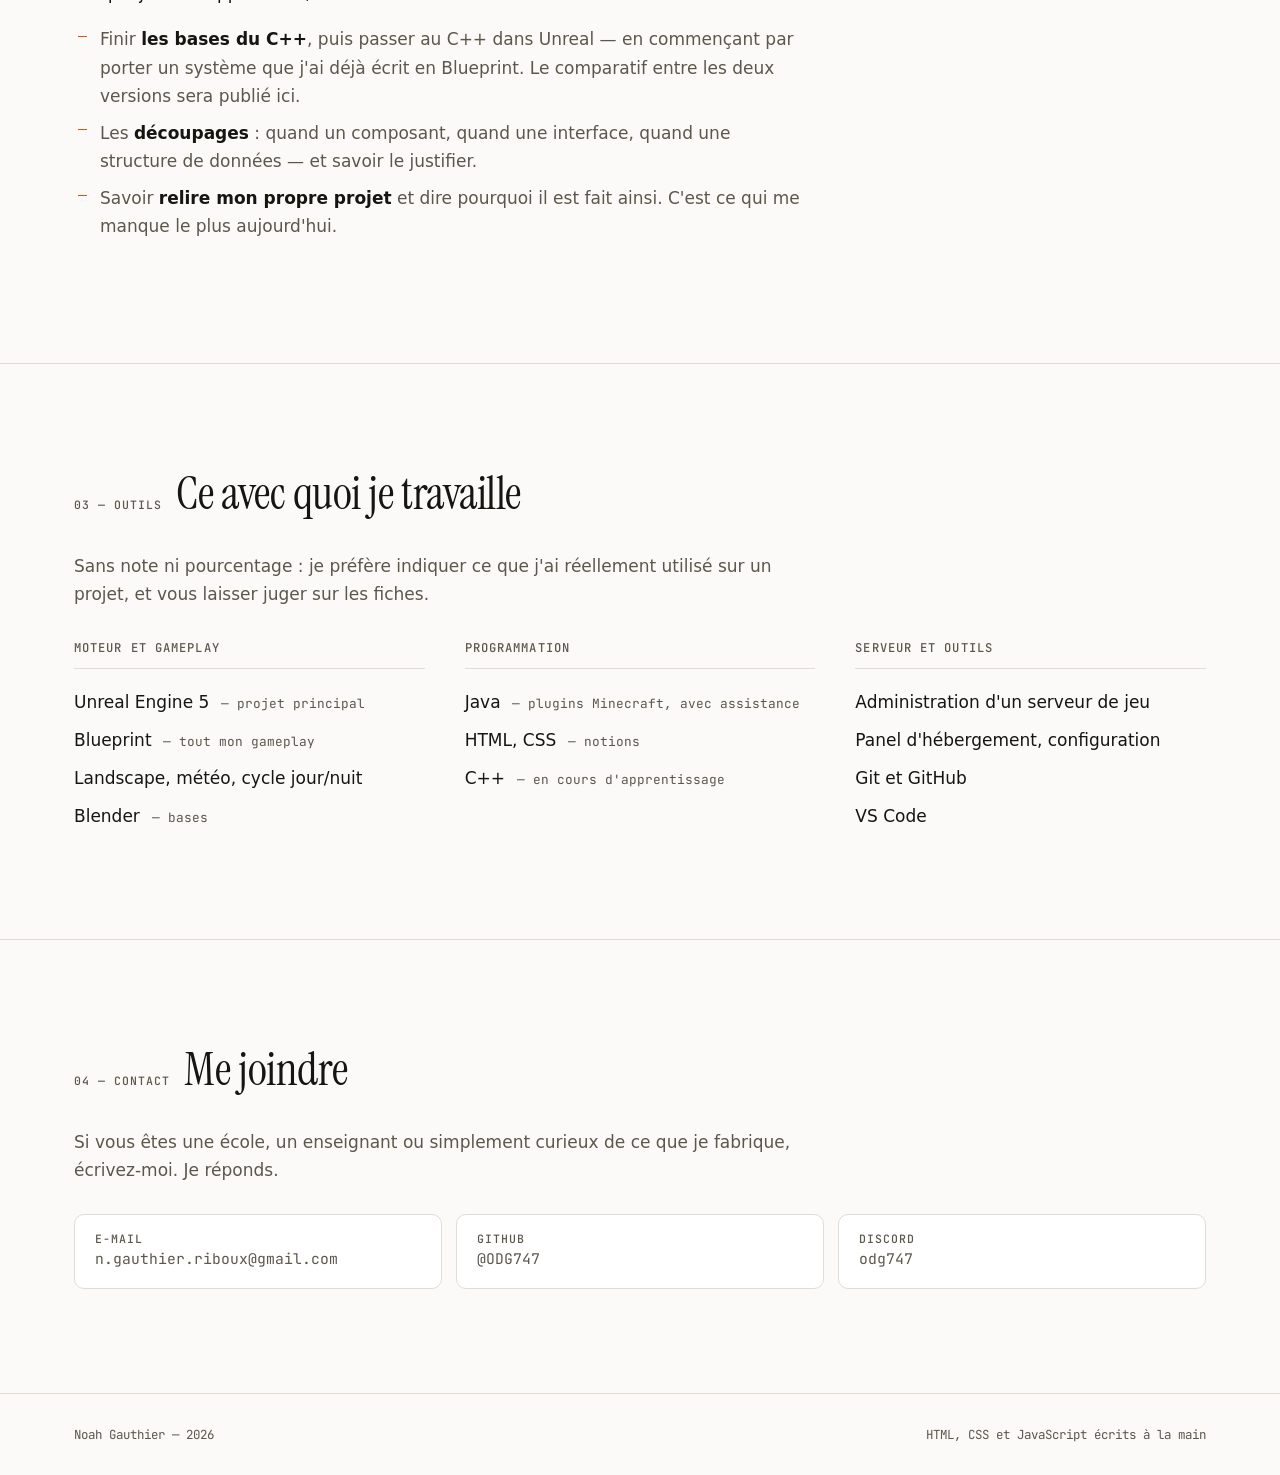
==== commit 8c13f663: "Mise à jour du niveau en C++ Le site affirmait « je n'ai jamais touché au C++ » : c'est devenu faux," ====
--- a/index.html
+++ b/index.html
@@ -219,15 +219,20 @@
             précisément l'écart que je veux combler.
           </p>
           <p>
-            Et <strong>je n'ai jamais touché au C++</strong>. Pas « les bases », pas
-            « un peu » : jamais ouvert un fichier. C'est ma prochaine étape, et c'est
-            une des raisons pour lesquelles je vise un cycle ingénieur plutôt qu'une
-            formation courte — j'ai besoin qu'on m'apprenne à structurer, pas seulement
-            à faire fonctionner.
+            <strong>Je viens de commencer le C++</strong>, et j'apprends d'abord le
+            langage lui-même, sur SoloLearn : les variables et les conditions sont
+            faites, je suis aux boucles. J'en suis au début et je le dis — je n'ai pas
+            encore touché au C++ dans Unreal. Ce sont deux marches différentes, et je
+            préfère tenir les bases du langage avant d'attaquer celles du moteur.
+          </p>
+          <p>
+            C'est une des raisons pour lesquelles je vise un cycle ingénieur plutôt
+            qu'une formation courte : j'ai besoin qu'on m'apprenne à structurer, pas
+            seulement à faire fonctionner.
           </p>
           <p>Ce que je veux approfondir, dans cet ordre :</p>
           <ul class="liste-fleche">
-            <li>Le <strong>C++ dans Unreal</strong>, en commençant par porter en C++ un système que j'ai déjà écrit en Blueprint. Le comparatif entre les deux versions sera publié ici.</li>
+            <li>Finir <strong>les bases du C++</strong>, puis passer au C++ dans Unreal — en commençant par porter un système que j'ai déjà écrit en Blueprint. Le comparatif entre les deux versions sera publié ici.</li>
             <li>Les <strong>découpages</strong> : quand un composant, quand une interface, quand une structure de données — et savoir le justifier.</li>
             <li>Savoir <strong>relire mon propre projet</strong> et dire pourquoi il est fait ainsi. C'est ce qui me manque le plus aujourd'hui.</li>
           </ul>
@@ -236,7 +241,8 @@
           <div><dt>Premier projet Unreal</dt><dd>Il y a plus de deux ans</dd></div>
           <div><dt>Comment j'ai appris</dt><dd>Tutoriels vidéo, puis aide d'outils d'IA</dd></div>
           <div><dt>Ce que j'utilise</dt><dd>Blueprint, sur tous mes projets</dd></div>
-          <div><dt>C++</dt><dd>Jamais pratiqué</dd></div>
+          <div><dt>C++</dt><dd>Débuté — bases du langage, en cours</dd></div>
+          <div><dt>C++ dans Unreal</dt><dd>Pas encore abordé</dd></div>
           <div><dt>Prochaine étape</dt><dd>Porter un système Blueprint en C++</dd></div>
         </dl>
       </div>
@@ -269,7 +275,7 @@
           <ul>
             <li>Java <span>— plugins Minecraft, avec assistance</span></li>
             <li>HTML, CSS <span>— notions</span></li>
-            <li>C++ <span>— pas encore commencé</span></li>
+            <li>C++ <span>— en cours d'apprentissage</span></li>
           </ul>
         </div>
         <div>
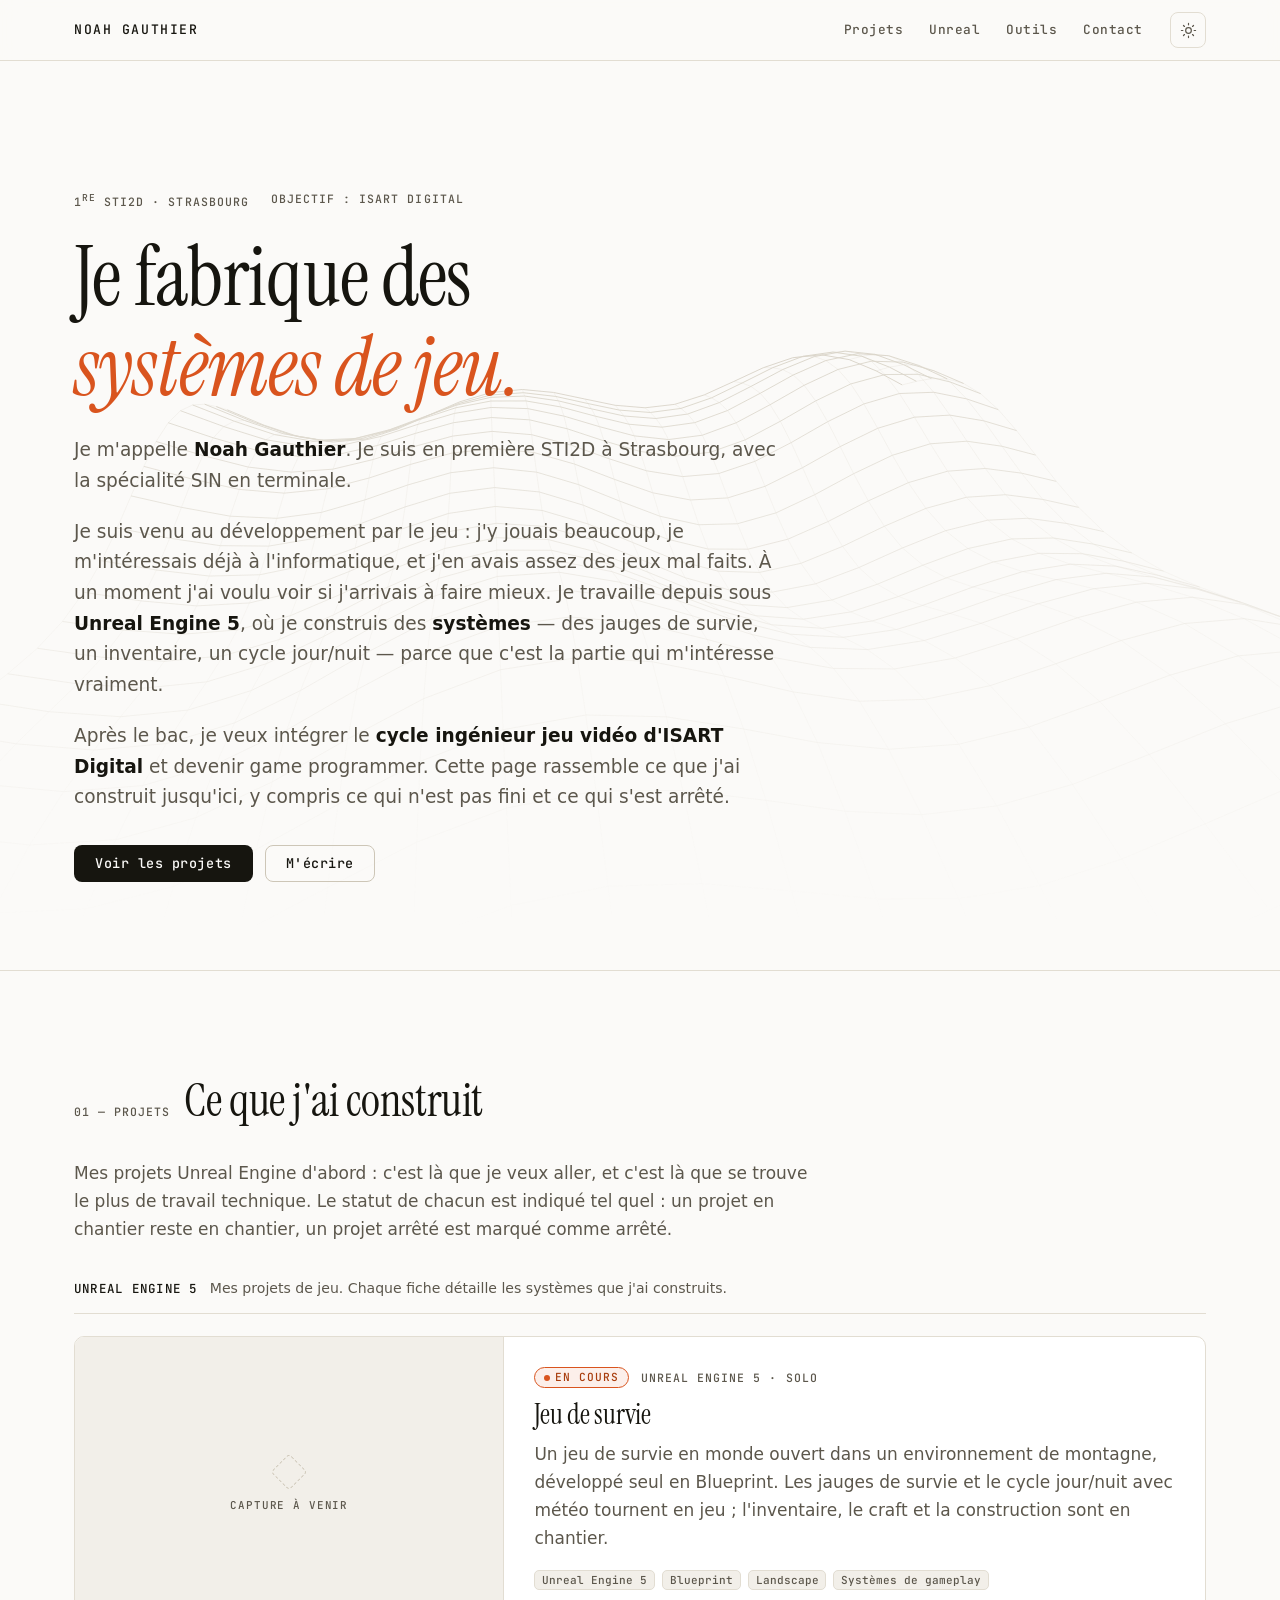
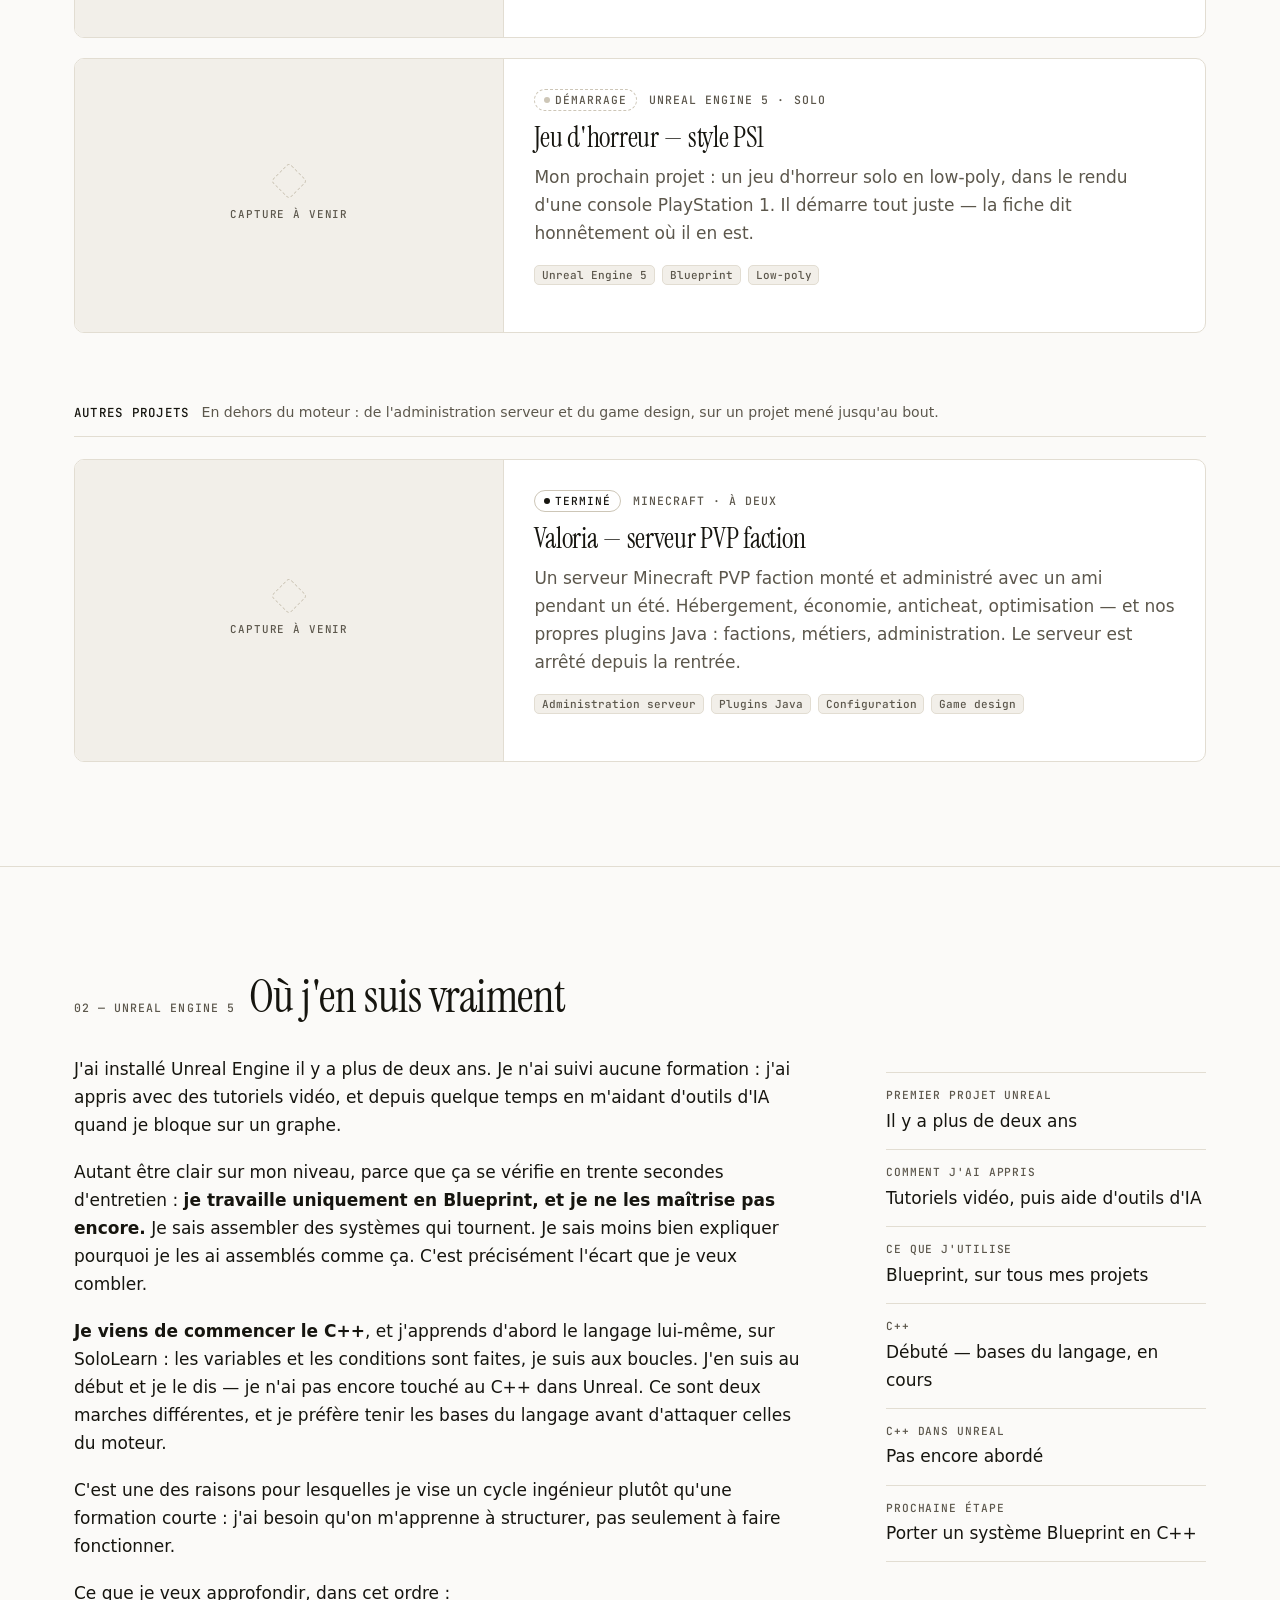
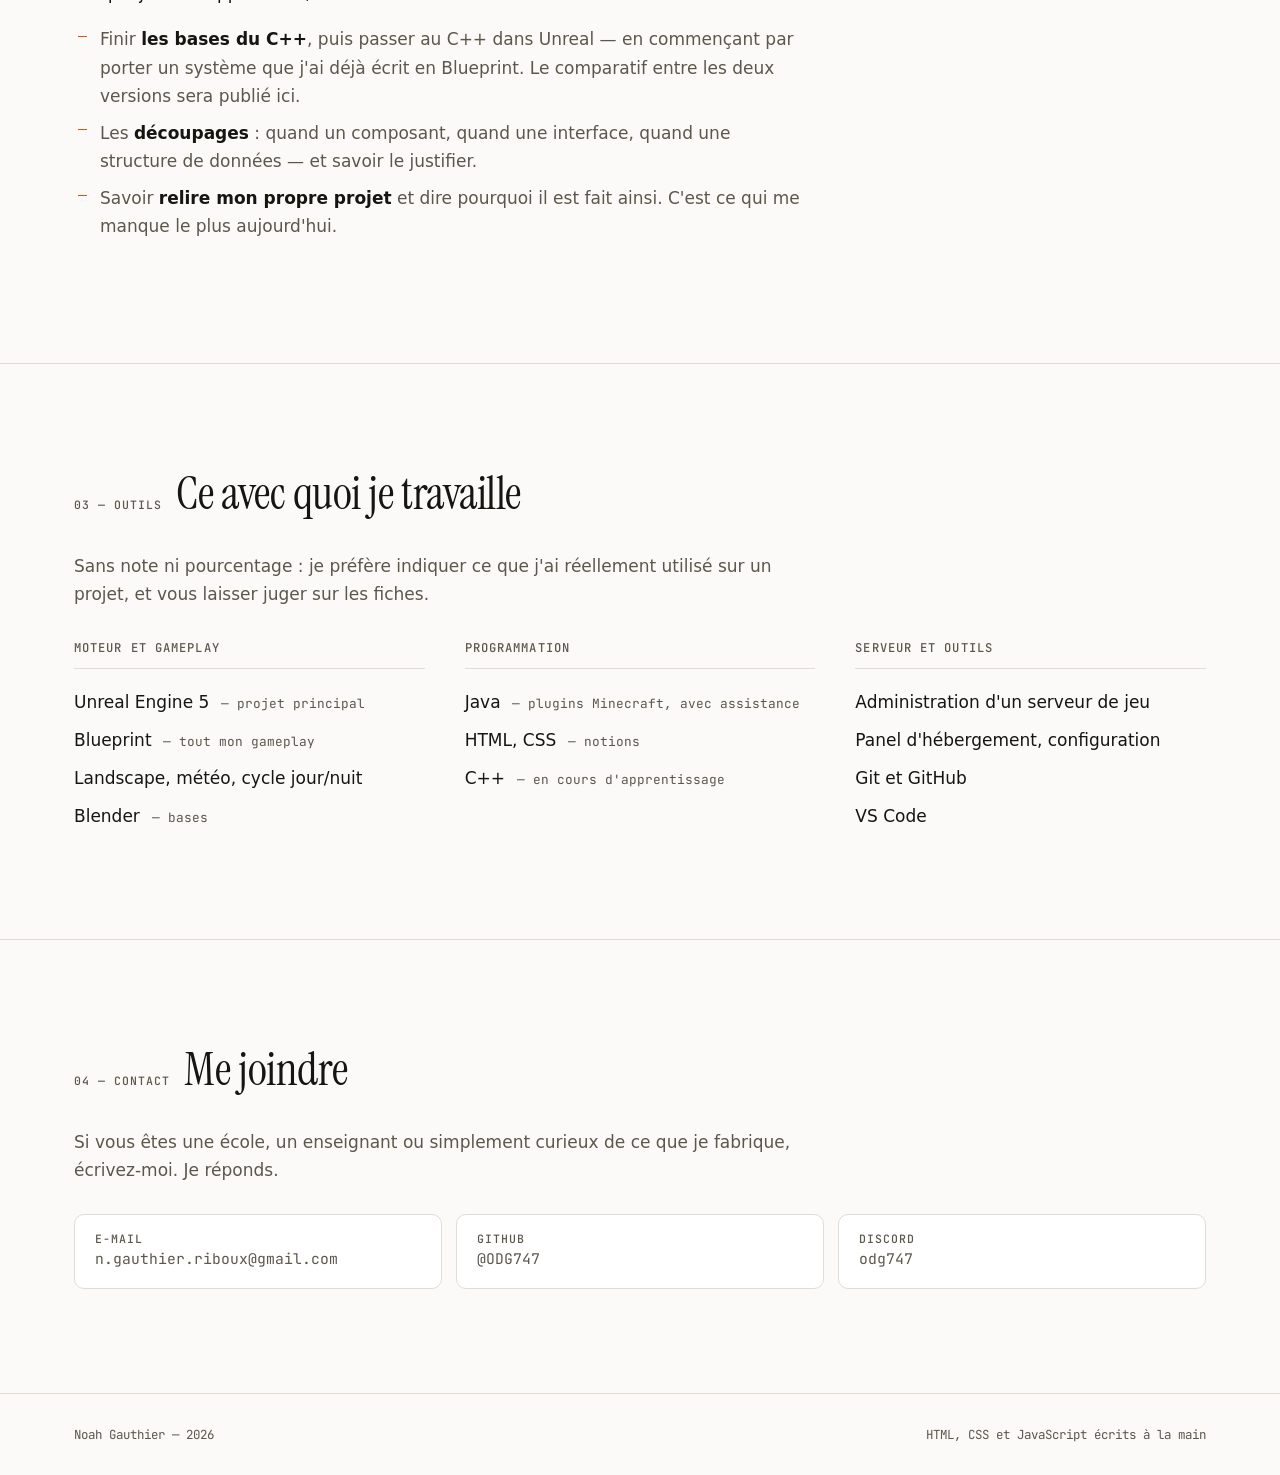
==== commit 2eac603f: "Revise introduction paragraph for clarity" ====
--- a/index.html
+++ b/index.html
@@ -72,8 +72,7 @@
       </div>
       <h1>Je fabrique des<br><span class="accent">systèmes de jeu.</span></h1>
       <div class="hero__intro">
-        <p>Je m'appelle <strong>Noah Gauthier</strong>. Je suis en première STI2D au lycée Louis
-        Couffignal, à Strasbourg, et je prendrai la spécialité SIN en terminale.</p>
+        <p>Je m'appelle <strong>Noah Gauthier</strong>. Je suis en première STI2D à Strasbourg, avec la spécialité SIN en terminale.</p>
         <p>Je suis venu au développement par le jeu : j'y jouais beaucoup, je m'intéressais
         déjà à l'informatique, et j'en avais assez des jeux mal faits. À un moment j'ai
         voulu voir si j'arrivais à faire mieux. Je travaille depuis sous
